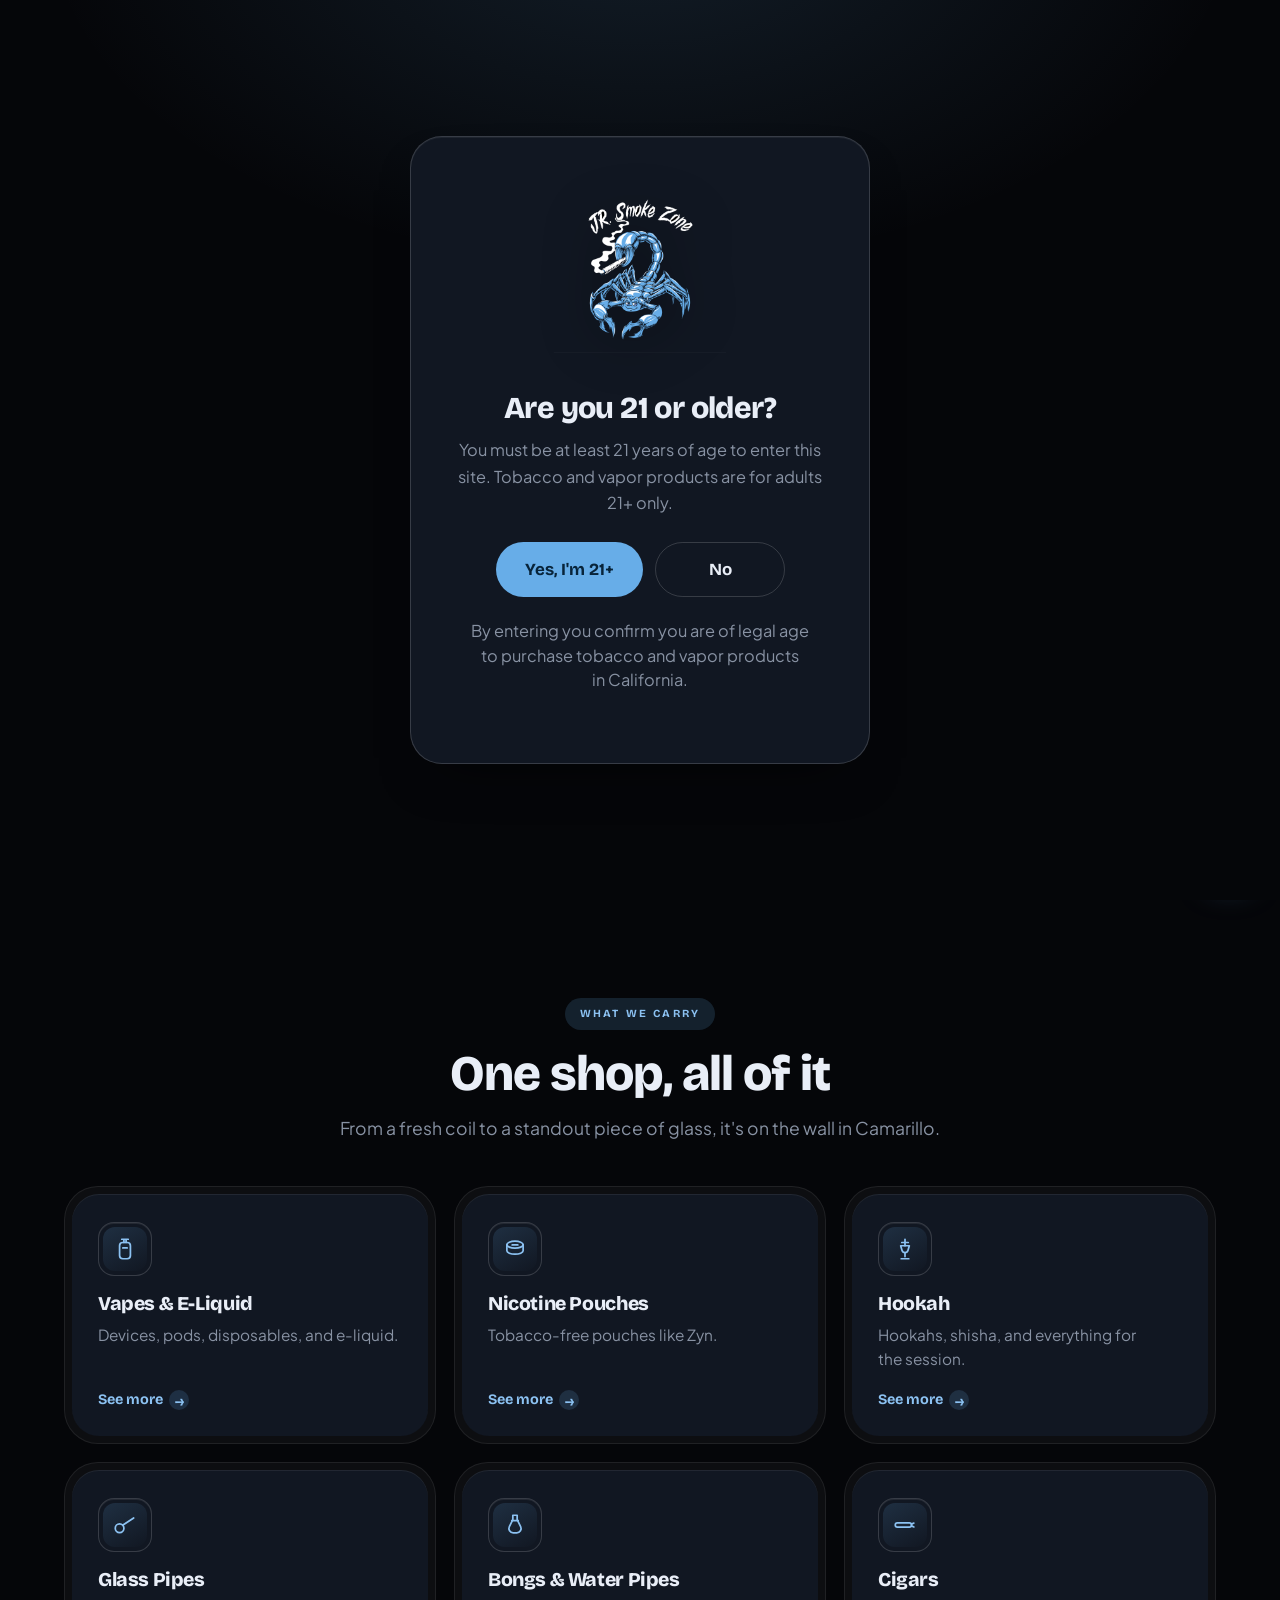
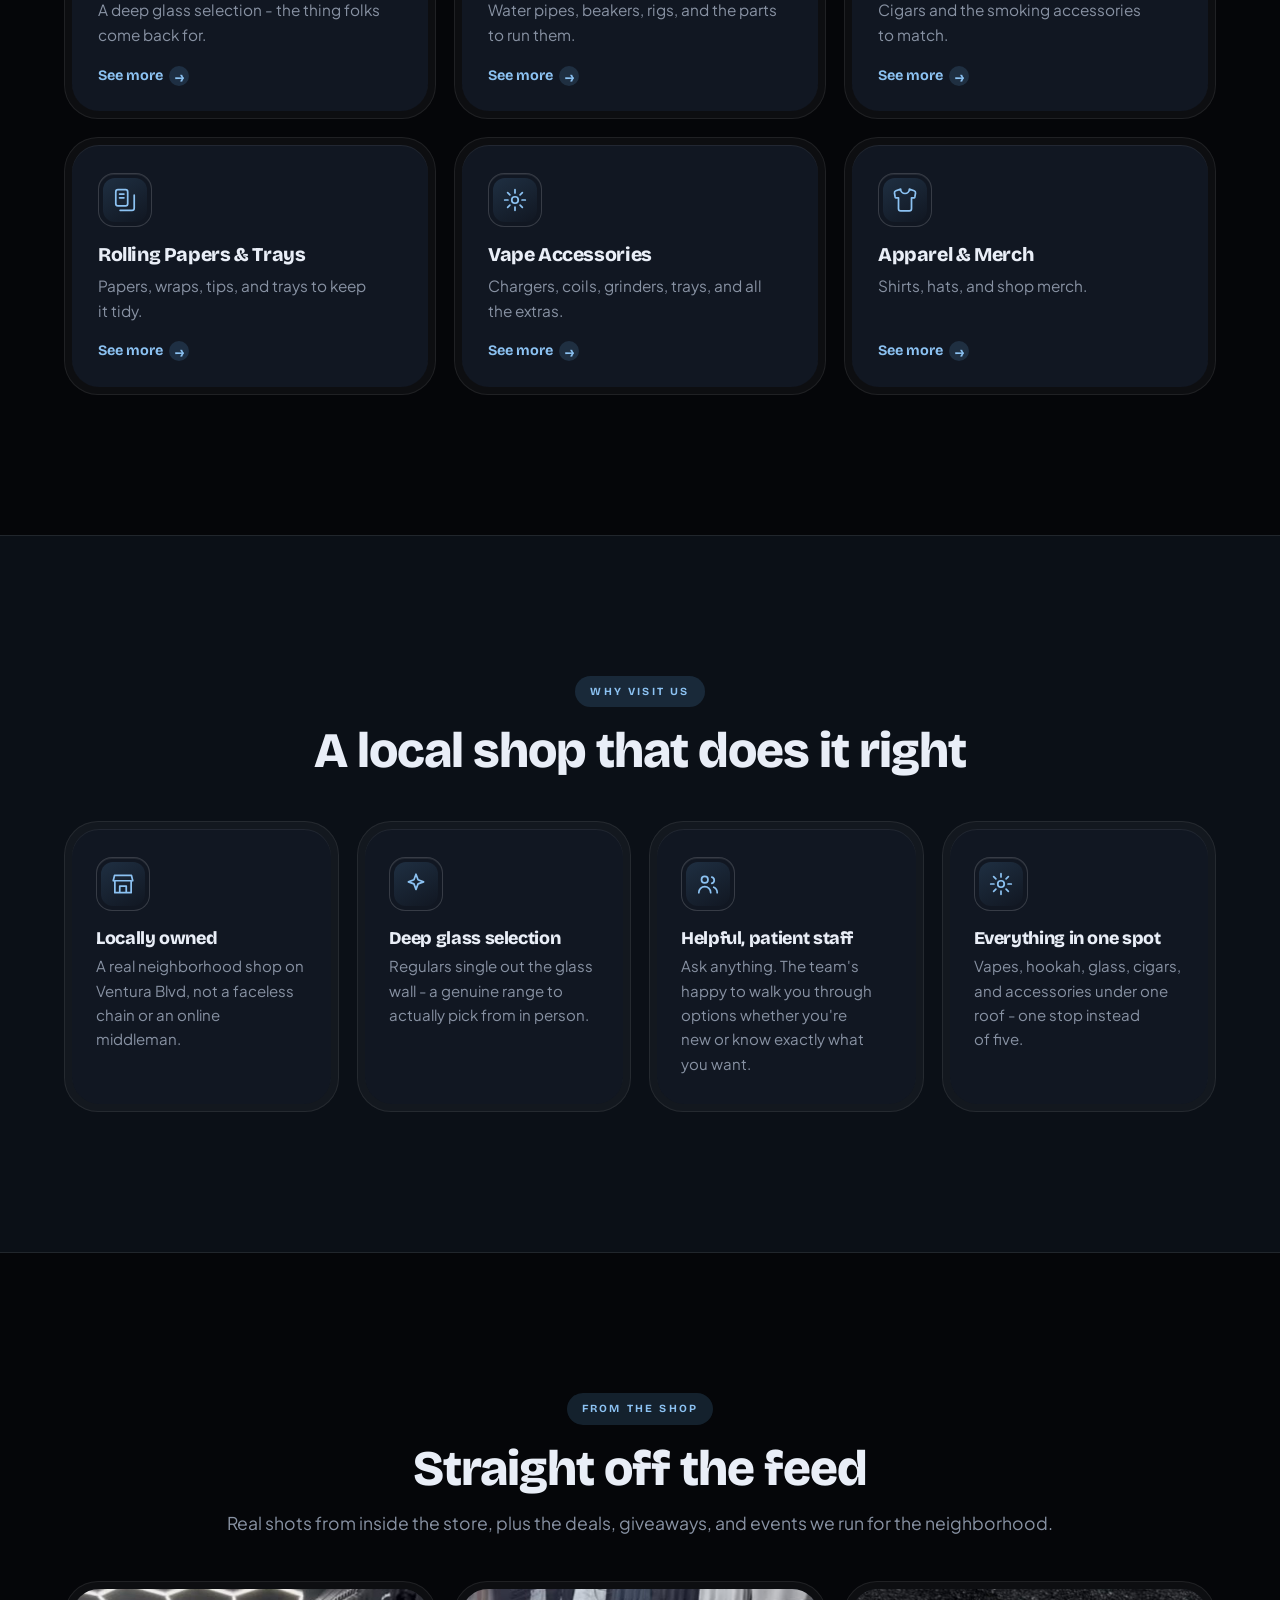
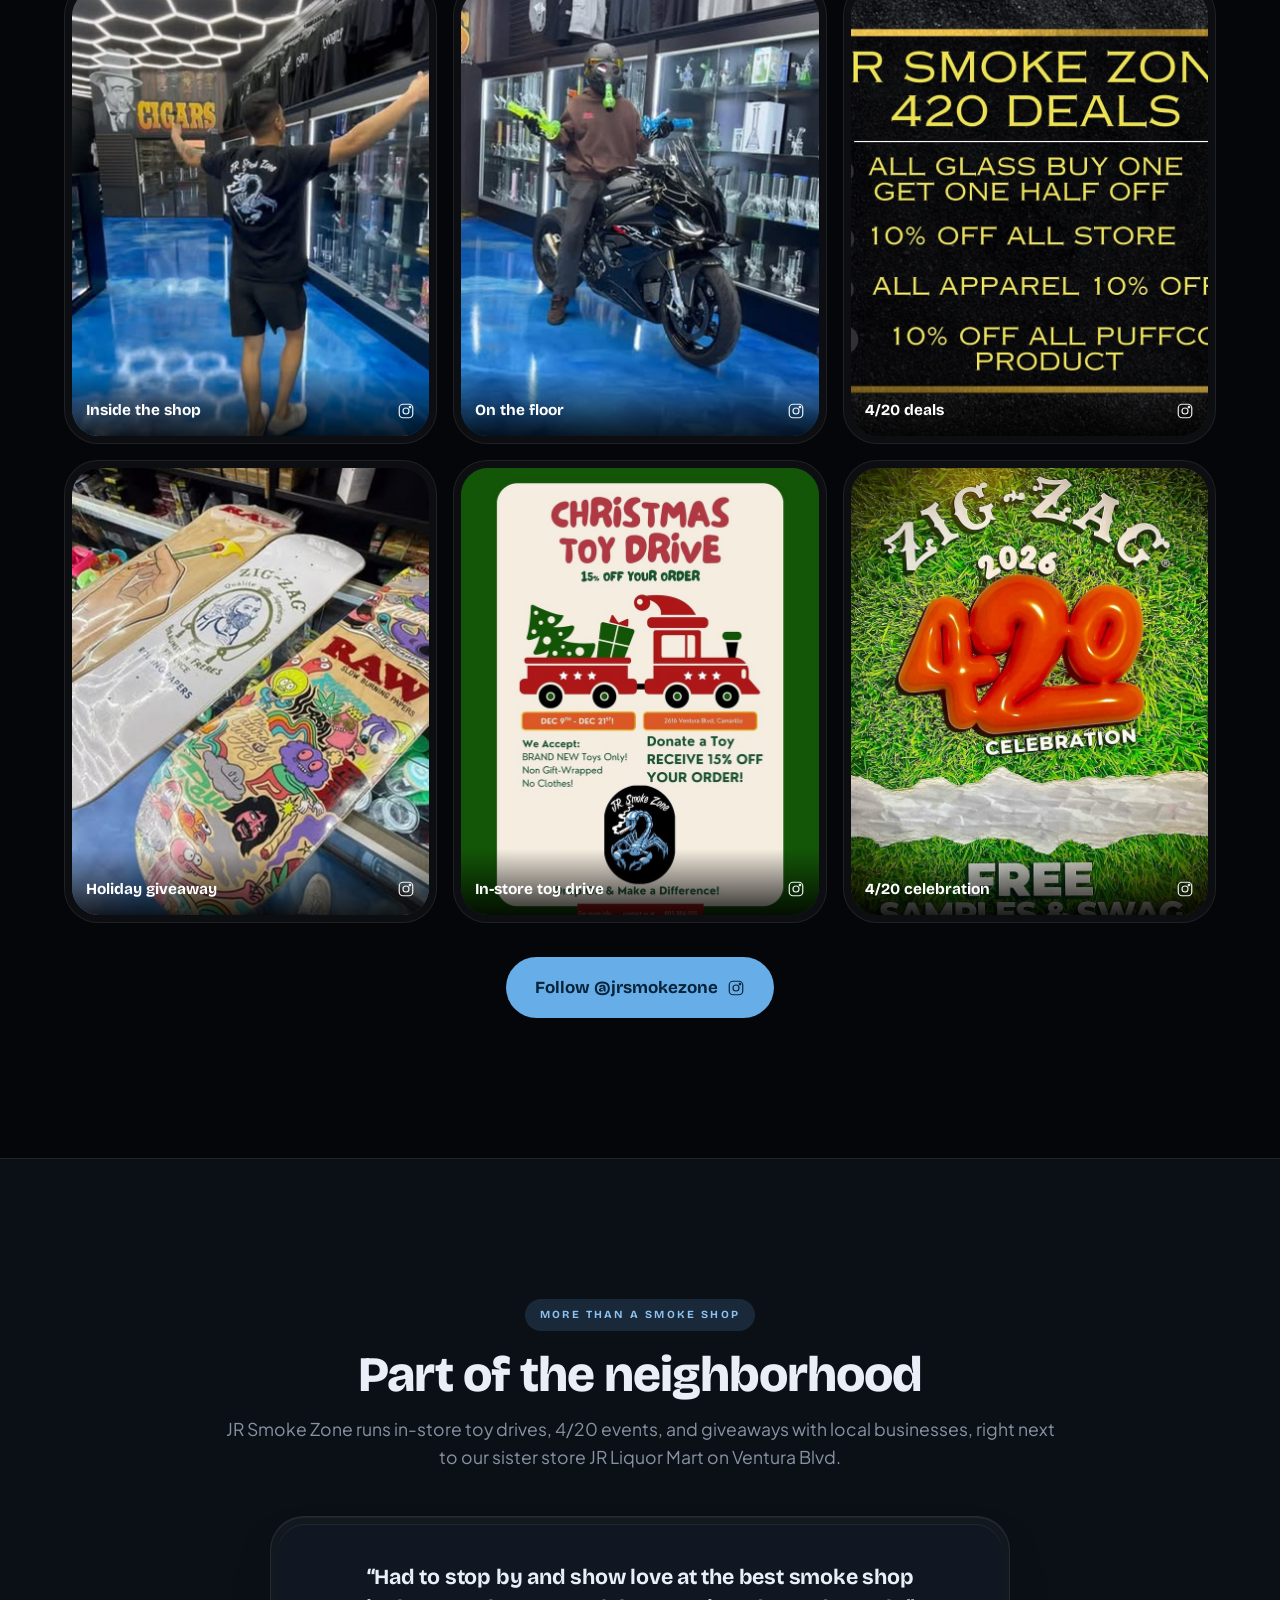
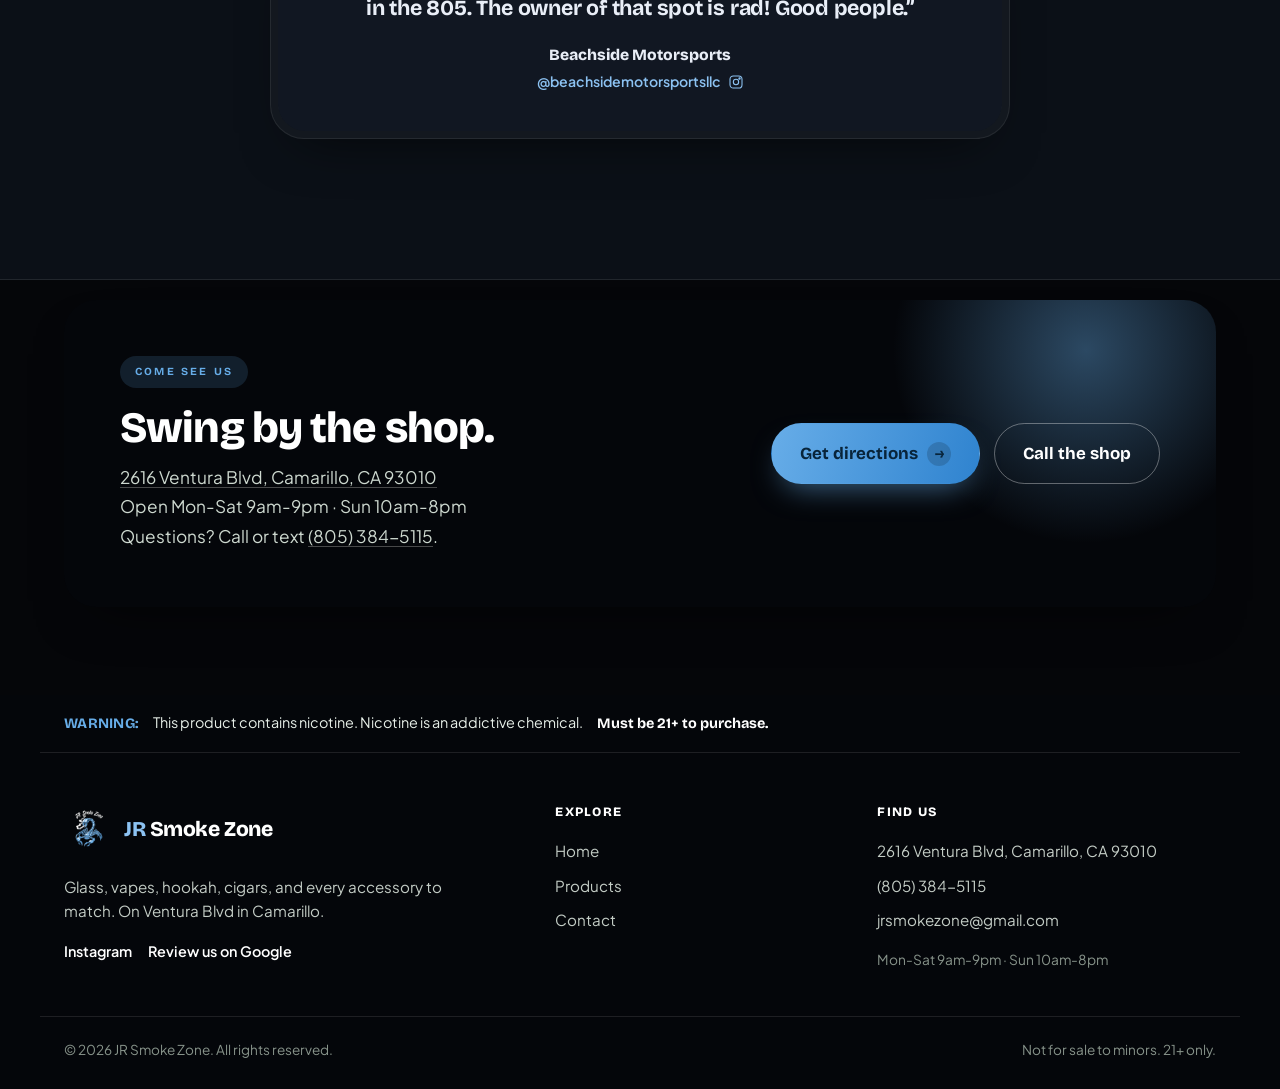
==== index.html @ f85b09d1 "Rename visit->contact URL + light-theme logo fixes - Full rename: visit.html page is now contact.htm" ====
<!doctype html><html lang="en"><head>
<meta charset="utf-8"><meta name="viewport" content="width=device-width,initial-scale=1">
<title>JR Smoke Zone | Camarillo's neighborhood smoke shop</title><meta name="description" content="Locally owned smoke & vape shop in Camarillo, CA. Vapes, e-liquid, hookah, glass pipes, bongs, cigars, and accessories. Come visit us on Ventura Blvd.">
<link rel="canonical" href="https://jrsmokezone.com/">
<meta property="og:title" content="JR Smoke Zone | Camarillo's neighborhood smoke shop"><meta property="og:description" content="Locally owned smoke & vape shop in Camarillo, CA. Vapes, e-liquid, hookah, glass pipes, bongs, cigars, and accessories. Come visit us on Ventura Blvd.">
<meta property="og:type" content="website"><meta property="og:url" content="https://jrsmokezone.com/">
<meta property="og:site_name" content="JR Smoke Zone"><meta property="og:image" content="https://jrsmokezone.com/assets/og.png">
<meta property="og:image:width" content="1200"><meta property="og:image:height" content="630">
<meta name="twitter:card" content="summary_large_image">
<meta name="twitter:title" content="JR Smoke Zone | Camarillo's neighborhood smoke shop"><meta name="twitter:description" content="Locally owned smoke & vape shop in Camarillo, CA. Vapes, e-liquid, hookah, glass pipes, bongs, cigars, and accessories. Come visit us on Ventura Blvd.">
<meta name="twitter:image" content="https://jrsmokezone.com/assets/og.png">
<script type="application/ld+json">{"@context":"https://schema.org","@type":"Store","@id":"https://jrsmokezone.com/#store","name":"JR Smoke Zone","description":"Locally owned smoke and vape shop in Camarillo, CA - vapes, e-liquid, hookah, glass pipes, bongs, cigars, and accessories.","url":"https://jrsmokezone.com/","telephone":"+18053845115","image":"https://jrsmokezone.com/assets/og.png","logo":"https://jrsmokezone.com/assets/logo.png","priceRange":"$","address":{"@type":"PostalAddress","streetAddress":"2616 Ventura Blvd","addressLocality":"Camarillo","addressRegion":"CA","postalCode":"93010","addressCountry":"US"},"geo":{"@type":"GeoCoordinates","latitude":34.2160488,"longitude":-119.0352246},"hasMap":"https://www.google.com/maps/search/?api=1&query=2616+Ventura+Blvd%2C+Camarillo%2C+CA+93010","openingHoursSpecification":[{"@type":"OpeningHoursSpecification","dayOfWeek":["Monday","Tuesday","Wednesday","Thursday","Friday","Saturday"],"opens":"09:00","closes":"21:00"},{"@type":"OpeningHoursSpecification","dayOfWeek":"Sunday","opens":"10:00","closes":"20:00"}],"sameAs":["https://www.instagram.com/jrsmokezone/"]}</script>
<meta name="theme-color" content="#0a0d13">
<link rel="icon" href="assets/favicon.ico?v=2" sizes="any">
<link rel="icon" type="image/png" href="assets/favicon.png?v=2">
<link rel="apple-touch-icon" href="assets/apple-touch-icon.png?v=2">
<link rel="preconnect" href="https://fonts.googleapis.com">
<link rel="preconnect" href="https://fonts.gstatic.com" crossorigin>
<link href="https://fonts.googleapis.com/css2?family=Bricolage+Grotesque:opsz,wght@12..96,600;12..96,700;12..96,800&family=Plus+Jakarta+Sans:wght@400;500;600;700&display=swap" rel="stylesheet">
<link rel="stylesheet" href="styles.css?v=32">
<script>(function(){try{var t=localStorage.getItem("theme")||"dark";document.documentElement.setAttribute("data-theme",t);if(localStorage.getItem("age21")==="1")document.documentElement.setAttribute("data-age","ok");}catch(e){}})();</script>
</head><body class="home">
<div class="agegate" id="agegate" role="dialog" aria-modal="true" aria-labelledby="ag-title">
  <div class="ag-card">
    <img class="ag-logo" src="assets/logo.png" alt="JR Smoke Zone" width="190" height="190">
    <h2 id="ag-title">Are you 21 or older?</h2>
    <p>You must be at least 21 years of age to enter this site. Tobacco and vapor products are for adults 21+ only.</p>
    <div class="ag-btns">
      <button class="btn btn-primary btn-lg" id="ag-yes" type="button">Yes, I'm 21+</button>
      <button class="btn btn-ghost btn-lg" id="ag-no" type="button">No</button>
    </div>
    <p class="ag-fine">By entering you confirm you are of legal age to purchase tobacco and vapor products in California.</p>
  </div>
</div>
<a class="skip" href="#main">Skip to content</a><div class="nav-shell"><header class="nav"><div class="nav-in">
  <a class="brand " href="index.html" aria-label="JR Smoke Zone home"><span class="brand-badge"><img class="brand-ic" src="assets/logo.png" alt="" width="46" height="46"></span><span class="wordmark"><span class="wm-jr">JR</span> Smoke Zone</span></a>
  <nav class="nav-links"><a href="index.html" class="active">Home</a><a href="products.html">Products</a></nav>
  <button class="theme-toggle" type="button" aria-label="Toggle dark mode" title="Toggle theme"><svg class="sun" viewBox="0 0 24 24" aria-hidden="true"><circle cx="12" cy="12" r="4.2"/><path d="M12 2v2.4M12 19.6V22M4.2 4.2l1.7 1.7M18.1 18.1l1.7 1.7M2 12h2.4M19.6 12H22M4.2 19.8l1.7-1.7M18.1 5.9l1.7-1.7"/></svg><svg class="moon" viewBox="0 0 24 24" aria-hidden="true"><path d="M20 14.5A8 8 0 1 1 9.5 4a6.5 6.5 0 0 0 10.5 10.5Z"/></svg></button>
  <a class="btn btn-primary btn-sm nav-cta cta-anim" href="contact.html">Contact Us<span class="btn-ic">&rarr;</span></a>
  <button class="burger" aria-label="Menu" aria-expanded="false"><span></span><span></span><span></span></button>
</div></header></div>
<div class="mobile-menu" id="mobile-menu"><a href="index.html">Home</a><a href="products.html">Products</a><a class="btn btn-primary cta-anim" href="contact.html">Contact Us<span class="btn-ic">&rarr;</span></a><button class="theme-toggle" type="button" aria-label="Toggle dark mode" title="Toggle theme"><svg class="sun" viewBox="0 0 24 24" aria-hidden="true"><circle cx="12" cy="12" r="4.2"/><path d="M12 2v2.4M12 19.6V22M4.2 4.2l1.7 1.7M18.1 18.1l1.7 1.7M2 12h2.4M19.6 12H22M4.2 19.8l1.7-1.7M18.1 5.9l1.7-1.7"/></svg><svg class="moon" viewBox="0 0 24 24" aria-hidden="true"><path d="M20 14.5A8 8 0 1 1 9.5 4a6.5 6.5 0 0 0 10.5 10.5Z"/></svg></button></div>
<main id="main">
<section class="hero"><div class="wrap hero-in">
  <div class="hero-copy reveal">
    <span class="eyebrow"><span class="dot"></span>Locally owned · Camarillo, CA</span>
    <h1>Your neighborhood <span class="hl">smoke shop</span></h1>
    <div class="hero-visit">
      <p class="hv-lead">Swing by the shop.</p>
      <address class="hv-addr"><a href="https://www.google.com/maps/search/?api=1&query=2616+Ventura+Blvd%2C+Camarillo%2C+CA+93010" target="_blank" rel="noopener">2616 Ventura Blvd, Camarillo, CA 93010</a></address>
      <p class="hv-hours"><span class="hc-dot"></span>Open Mon-Sat 9am-9pm · Sun 10am-8pm</p>
      <p class="hv-ask">Questions? <a href="#" data-open-chat>Ask our assistant</a> or call <a href="tel:+18053845115">(805) 384-5115</a></p>
    </div>
    <div class="hero-btns">
      <a class="btn btn-primary btn-lg cta-anim" href="https://www.google.com/maps/search/?api=1&query=2616+Ventura+Blvd%2C+Camarillo%2C+CA+93010" target="_blank" rel="noopener">Get directions<span class="btn-ic">&rarr;</span></a>
      <a class="btn btn-ghost btn-lg" href="products.html">Browse products</a>
    </div>
  </div>
  <aside class="hero-logo reveal d1">
    <img class="hero-mark" src="assets/logo.png" alt="JR Smoke Zone" width="480" height="480">
  </aside>
</div></section>

<section class="marquee-sec"><div class="wrap marquee-in">
  <span class="marquee-label">In store</span>
  <div class="marquee"><div class="marquee-track"><span class="mq-chip">Vapes</span><span class="mq-chip">E-Liquid</span><span class="mq-chip">Disposables</span><span class="mq-chip">Hookah</span><span class="mq-chip">Shisha</span><span class="mq-chip">Glass Pipes</span><span class="mq-chip">Bongs</span><span class="mq-chip">Puffco</span><span class="mq-chip">Zig-Zag</span><span class="mq-chip">RAW</span><span class="mq-chip">Cigars</span><span class="mq-chip">Grinders</span><span class="mq-chip">Accessories</span><span class="mq-chip">Vapes</span><span class="mq-chip">E-Liquid</span><span class="mq-chip">Disposables</span><span class="mq-chip">Hookah</span><span class="mq-chip">Shisha</span><span class="mq-chip">Glass Pipes</span><span class="mq-chip">Bongs</span><span class="mq-chip">Puffco</span><span class="mq-chip">Zig-Zag</span><span class="mq-chip">RAW</span><span class="mq-chip">Cigars</span><span class="mq-chip">Grinders</span><span class="mq-chip">Accessories</span></div></div>
</div></section>

<section class="section"><div class="wrap">
  <div class="sec-head center reveal"><span class="eyebrow">What we carry</span>
    <h2>One shop, all of it</h2>
    <p>From a fresh coil to a standout piece of glass, it's on the wall in Camarillo.</p></div>
  <div class="bento stagger reveal"><a class="svc bezel" href="products.html#vape"><span class="bezel-in svc-in">
        <span class="ic-badge"><svg class="ic-svg" viewBox="0 0 24 24" fill="none" stroke="currentColor" stroke-width="1.6" stroke-linecap="round" stroke-linejoin="round" aria-hidden="true"><path d="M9 3h6M11 3v3M13 3v3"/><rect x="7" y="6" width="10" height="15" rx="3"/><path d="M10 11h4"/></svg></span>
        <span class="svc-copy"><h3>Vapes & E-Liquid</h3><p>Devices, pods, disposables, and e-liquid.</p>
        <span class="svc-more">See more<span class="btn-ic">&rarr;</span></span></span></span></a><a class="svc bezel" href="products.html#pouch"><span class="bezel-in svc-in">
        <span class="ic-badge"><svg class="ic-svg" viewBox="0 0 24 24" fill="none" stroke="currentColor" stroke-width="1.6" stroke-linecap="round" stroke-linejoin="round" aria-hidden="true"><ellipse cx="12" cy="8" rx="7.5" ry="3.2"/><path d="M4.5 8v5.6c0 1.77 3.36 3.2 7.5 3.2s7.5-1.43 7.5-3.2V8"/><path d="M9.4 8.2h5.2"/></svg></span>
        <span class="svc-copy"><h3>Nicotine Pouches</h3><p>Tobacco-free pouches like Zyn.</p>
        <span class="svc-more">See more<span class="btn-ic">&rarr;</span></span></span></span></a><a class="svc bezel" href="products.html#hookah"><span class="bezel-in svc-in">
        <span class="ic-badge"><svg class="ic-svg" viewBox="0 0 24 24" fill="none" stroke="currentColor" stroke-width="1.6" stroke-linecap="round" stroke-linejoin="round" aria-hidden="true"><path d="M12 3v6M9 6h6"/><path d="M8 9h8l-1.2 4.2a2.9 2.9 0 0 1-5.6 0z"/><path d="M12 16v3M8.5 21h7"/></svg></span>
        <span class="svc-copy"><h3>Hookah</h3><p>Hookahs, shisha, and everything for the session.</p>
        <span class="svc-more">See more<span class="btn-ic">&rarr;</span></span></span></span></a><a class="svc bezel" href="products.html#pipe"><span class="bezel-in svc-in">
        <span class="ic-badge"><svg class="ic-svg" viewBox="0 0 24 24" fill="none" stroke="currentColor" stroke-width="1.6" stroke-linecap="round" stroke-linejoin="round" aria-hidden="true"><circle cx="7" cy="15" r="4"/><path d="M9.8 12.3 20 5.5"/></svg></span>
        <span class="svc-copy"><h3>Glass Pipes</h3><p>A deep glass selection - the thing folks come back for.</p>
        <span class="svc-more">See more<span class="btn-ic">&rarr;</span></span></span></span></a><a class="svc bezel" href="products.html#bong"><span class="bezel-in svc-in">
        <span class="ic-badge"><svg class="ic-svg" viewBox="0 0 24 24" fill="none" stroke="currentColor" stroke-width="1.6" stroke-linecap="round" stroke-linejoin="round" aria-hidden="true"><path d="M10 3h4v4l3.2 6.4a4 4 0 0 1-3.6 5.8H10.4a4 4 0 0 1-3.6-5.8L10 7z"/><path d="M9 8h6"/></svg></span>
        <span class="svc-copy"><h3>Bongs & Water Pipes</h3><p>Water pipes, beakers, rigs, and the parts to run them.</p>
        <span class="svc-more">See more<span class="btn-ic">&rarr;</span></span></span></span></a><a class="svc bezel" href="products.html#cigar"><span class="bezel-in svc-in">
        <span class="ic-badge"><svg class="ic-svg" viewBox="0 0 24 24" fill="none" stroke="currentColor" stroke-width="1.6" stroke-linecap="round" stroke-linejoin="round" aria-hidden="true"><rect x="3" y="10" width="15" height="4" rx="2"/><path d="M18 11.2l2.2-1M18 12.8l2.2 1"/></svg></span>
        <span class="svc-copy"><h3>Cigars</h3><p>Cigars and the smoking accessories to match.</p>
        <span class="svc-more">See more<span class="btn-ic">&rarr;</span></span></span></span></a><a class="svc bezel" href="products.html#papers"><span class="bezel-in svc-in">
        <span class="ic-badge"><svg class="ic-svg" viewBox="0 0 24 24" fill="none" stroke="currentColor" stroke-width="1.6" stroke-linecap="round" stroke-linejoin="round" aria-hidden="true"><rect x="3.5" y="2.5" width="11" height="15" rx="2"/><path d="M7 6.5h4M7 10h4"/><path d="M7.5 21.5h11a2 2 0 0 0 2-2V7.5"/></svg></span>
        <span class="svc-copy"><h3>Rolling Papers & Trays</h3><p>Papers, wraps, tips, and trays to keep it tidy.</p>
        <span class="svc-more">See more<span class="btn-ic">&rarr;</span></span></span></span></a><a class="svc bezel" href="products.html#gear"><span class="bezel-in svc-in">
        <span class="ic-badge"><svg class="ic-svg" viewBox="0 0 24 24" fill="none" stroke="currentColor" stroke-width="1.6" stroke-linecap="round" stroke-linejoin="round" aria-hidden="true"><circle cx="12" cy="12" r="3"/><path d="M12 2.5v3M12 18.5v3M2.5 12h3M18.5 12h3M5.2 5.2l2.1 2.1M16.7 16.7l2.1 2.1M18.8 5.2l-2.1 2.1M7.3 16.7l-2.1 2.1"/></svg></span>
        <span class="svc-copy"><h3>Vape Accessories</h3><p>Chargers, coils, grinders, trays, and all the extras.</p>
        <span class="svc-more">See more<span class="btn-ic">&rarr;</span></span></span></span></a><a class="svc bezel" href="products.html#shirt"><span class="bezel-in svc-in">
        <span class="ic-badge"><svg class="ic-svg" viewBox="0 0 24 24" fill="none" stroke="currentColor" stroke-width="1.6" stroke-linecap="round" stroke-linejoin="round" aria-hidden="true"><path d="M20.4 3.5 16 2a4 4 0 0 1-8 0L3.6 3.5a2 2 0 0 0-1.3 2.2l.6 3.5a1 1 0 0 0 1 .8H6v10a2 2 0 0 0 2 2h8a2 2 0 0 0 2-2V10h2.1a1 1 0 0 0 1-.8l.6-3.5a2 2 0 0 0-1.3-2.2z"/></svg></span>
        <span class="svc-copy"><h3>Apparel & Merch</h3><p>Shirts, hats, and shop merch.</p>
        <span class="svc-more">See more<span class="btn-ic">&rarr;</span></span></span></span></a></div>
</div></section>

<section class="section band"><div class="wrap">
  <div class="sec-head center reveal"><span class="eyebrow">Why visit us</span><h2>A local shop that does it right</h2></div>
  <div class="feat-grid stagger reveal"><div class="feat bezel"><div class="bezel-in feat-in"><span class="ic-badge"><svg class="ic-svg" viewBox="0 0 24 24" fill="none" stroke="currentColor" stroke-width="1.6" stroke-linecap="round" stroke-linejoin="round" aria-hidden="true"><path d="M3 9l1.2-5h15.6L21 9M4.5 9v11h15V9M4.5 9h15M9 20v-6h6v6"/></svg></span><h3>Locally owned</h3><p>A real neighborhood shop on Ventura Blvd, not a faceless chain or an online middleman.</p></div></div><div class="feat bezel"><div class="bezel-in feat-in"><span class="ic-badge"><svg class="ic-svg" viewBox="0 0 24 24" fill="none" stroke="currentColor" stroke-width="1.6" stroke-linecap="round" stroke-linejoin="round" aria-hidden="true"><path d="M12 3l1.9 5.1L19 10l-5.1 1.9L12 17l-1.9-5.1L5 10l5.1-1.9z"/></svg></span><h3>Deep glass selection</h3><p>Regulars single out the glass wall - a genuine range to actually pick from in person.</p></div></div><div class="feat bezel"><div class="bezel-in feat-in"><span class="ic-badge"><svg class="ic-svg" viewBox="0 0 24 24" fill="none" stroke="currentColor" stroke-width="1.6" stroke-linecap="round" stroke-linejoin="round" aria-hidden="true"><circle cx="9" cy="8" r="3"/><path d="M3.5 20a5.5 5.5 0 0 1 11 0M15.5 5.6a3 3 0 0 1 0 5.8M20.5 20a5.5 5.5 0 0 0-3.2-5"/></svg></span><h3>Helpful, patient staff</h3><p>Ask anything. The team's happy to walk you through options whether you're new or know exactly what you want.</p></div></div><div class="feat bezel"><div class="bezel-in feat-in"><span class="ic-badge"><svg class="ic-svg" viewBox="0 0 24 24" fill="none" stroke="currentColor" stroke-width="1.6" stroke-linecap="round" stroke-linejoin="round" aria-hidden="true"><circle cx="12" cy="12" r="3"/><path d="M12 2.5v3M12 18.5v3M2.5 12h3M18.5 12h3M5.2 5.2l2.1 2.1M16.7 16.7l2.1 2.1M18.8 5.2l-2.1 2.1M7.3 16.7l-2.1 2.1"/></svg></span><h3>Everything in one spot</h3><p>Vapes, hookah, glass, cigars, and accessories under one roof - one stop instead of five.</p></div></div></div>
</div></section>

<section class="section"><div class="wrap">
  <div class="sec-head center reveal"><span class="eyebrow">From the shop</span><h2>Straight off the feed</h2>
    <p>Real shots from inside the store, plus the deals, giveaways, and events we run for the neighborhood.</p></div>
  <div class="ig-grid stagger reveal"><a class="ig-tile bezel" href="https://www.instagram.com/p/Cj6NQc6goUQ/" target="_blank" rel="noopener">
        <span class="bezel-in ig-in">
        <img src="assets/ig/Cj6NQc6goUQ.jpg" alt="Inside the shop at JR Smoke Zone" loading="lazy">
        <span class="ig-cap">Inside the shop<svg class="ic-svg" viewBox="0 0 24 24" fill="none" stroke="currentColor" stroke-width="1.6" stroke-linecap="round" stroke-linejoin="round" aria-hidden="true"><rect x="3" y="3" width="18" height="18" rx="5"/><circle cx="12" cy="12" r="4"/><circle cx="17.3" cy="6.7" r="1"/></svg></span></span></a><a class="ig-tile bezel" href="https://www.instagram.com/p/DQXqPwjEghY/" target="_blank" rel="noopener">
        <span class="bezel-in ig-in">
        <img src="assets/ig/DQXqPwjEghY.jpg" alt="On the floor at JR Smoke Zone" loading="lazy">
        <span class="ig-cap">On the floor<svg class="ic-svg" viewBox="0 0 24 24" fill="none" stroke="currentColor" stroke-width="1.6" stroke-linecap="round" stroke-linejoin="round" aria-hidden="true"><rect x="3" y="3" width="18" height="18" rx="5"/><circle cx="12" cy="12" r="4"/><circle cx="17.3" cy="6.7" r="1"/></svg></span></span></a><a class="ig-tile bezel" href="https://www.instagram.com/p/DIfCAIIztcr/" target="_blank" rel="noopener">
        <span class="bezel-in ig-in">
        <img src="assets/ig/DIfCAIIztcr.jpg" alt="4/20 deals at JR Smoke Zone" loading="lazy">
        <span class="ig-cap">4/20 deals<svg class="ic-svg" viewBox="0 0 24 24" fill="none" stroke="currentColor" stroke-width="1.6" stroke-linecap="round" stroke-linejoin="round" aria-hidden="true"><rect x="3" y="3" width="18" height="18" rx="5"/><circle cx="12" cy="12" r="4"/><circle cx="17.3" cy="6.7" r="1"/></svg></span></span></a><a class="ig-tile bezel" href="https://www.instagram.com/p/DR0OKh2Eupc/" target="_blank" rel="noopener">
        <span class="bezel-in ig-in">
        <img src="assets/ig/DR0OKh2Eupc.jpg" alt="Holiday giveaway at JR Smoke Zone" loading="lazy">
        <span class="ig-cap">Holiday giveaway<svg class="ic-svg" viewBox="0 0 24 24" fill="none" stroke="currentColor" stroke-width="1.6" stroke-linecap="round" stroke-linejoin="round" aria-hidden="true"><rect x="3" y="3" width="18" height="18" rx="5"/><circle cx="12" cy="12" r="4"/><circle cx="17.3" cy="6.7" r="1"/></svg></span></span></a><a class="ig-tile bezel" href="https://www.instagram.com/p/DSG21OwES8q/" target="_blank" rel="noopener">
        <span class="bezel-in ig-in">
        <img src="assets/ig/DSG21OwES8q.jpg" alt="In-store toy drive at JR Smoke Zone" loading="lazy">
        <span class="ig-cap">In-store toy drive<svg class="ic-svg" viewBox="0 0 24 24" fill="none" stroke="currentColor" stroke-width="1.6" stroke-linecap="round" stroke-linejoin="round" aria-hidden="true"><rect x="3" y="3" width="18" height="18" rx="5"/><circle cx="12" cy="12" r="4"/><circle cx="17.3" cy="6.7" r="1"/></svg></span></span></a><a class="ig-tile bezel" href="https://www.instagram.com/p/DXQFTVrj8Bo/" target="_blank" rel="noopener">
        <span class="bezel-in ig-in">
        <img src="assets/ig/DXQFTVrj8Bo.jpg" alt="4/20 celebration at JR Smoke Zone" loading="lazy">
        <span class="ig-cap">4/20 celebration<svg class="ic-svg" viewBox="0 0 24 24" fill="none" stroke="currentColor" stroke-width="1.6" stroke-linecap="round" stroke-linejoin="round" aria-hidden="true"><rect x="3" y="3" width="18" height="18" rx="5"/><circle cx="12" cy="12" r="4"/><circle cx="17.3" cy="6.7" r="1"/></svg></span></span></a></div>
  <div class="center" style="margin-top:34px"><a class="btn btn-primary btn-lg cta-anim" href="https://www.instagram.com/jrsmokezone/" target="_blank" rel="noopener">Follow &#64;jrsmokezone<svg class="ic-svg" viewBox="0 0 24 24" fill="none" stroke="currentColor" stroke-width="1.6" stroke-linecap="round" stroke-linejoin="round" aria-hidden="true"><rect x="3" y="3" width="18" height="18" rx="5"/><circle cx="12" cy="12" r="4"/><circle cx="17.3" cy="6.7" r="1"/></svg></a></div>
</div></section>

<section class="section band"><div class="wrap">
  <div class="sec-head center reveal"><span class="eyebrow">More than a smoke shop</span><h2>Part of the neighborhood</h2>
    <p>JR Smoke Zone runs in-store toy drives, 4/20 events, and giveaways with local businesses, right next to our sister store JR Liquor Mart on Ventura Blvd.</p></div>
  <figure class="shout bezel reveal"><div class="bezel-in shout-in">
    <blockquote>&ldquo;Had to stop by and show love at the best smoke shop in the 805. The owner of that spot is rad! Good people.&rdquo;</blockquote>
    <figcaption>
      <span class="shout-who">Beachside Motorsports</span>
      <a href="https://www.instagram.com/p/DYpgJ-AFIMM/" target="_blank" rel="noopener">@beachsidemotorsportsllc<svg class="ic-svg" viewBox="0 0 24 24" fill="none" stroke="currentColor" stroke-width="1.6" stroke-linecap="round" stroke-linejoin="round" aria-hidden="true"><rect x="3" y="3" width="18" height="18" rx="5"/><circle cx="12" cy="12" r="4"/><circle cx="17.3" cy="6.7" r="1"/></svg></a>
    </figcaption>
  </div></figure>
</div></section>
</main>
<section class="cta-band"><div class="wrap"><div class="cta-card reveal">
  <div class="cta-copy">
    <span class="eyebrow eyebrow-light">Come see us</span>
    <h2>Swing by the shop.</h2>
    <p><a href="https://www.google.com/maps/search/?api=1&query=2616+Ventura+Blvd%2C+Camarillo%2C+CA+93010" target="_blank" rel="noopener">2616 Ventura Blvd, Camarillo, CA 93010</a><br>Open Mon-Sat 9am-9pm · Sun 10am-8pm<br>Questions? Call or text <a href="tel:+18053845115">(805) 384-5115</a>.</p>
  </div>
  <div class="cta-btns">
    <a class="btn btn-glow btn-lg cta-anim" href="https://www.google.com/maps/search/?api=1&query=2616+Ventura+Blvd%2C+Camarillo%2C+CA+93010" target="_blank" rel="noopener">Get directions<span class="btn-ic">&rarr;</span></a>
    <a class="btn btn-ghost-light btn-lg" href="tel:+18053845115">Call the shop</a>
  </div>
</div></div></section><footer>
<div class="wrap warn-bar">
  <strong>WARNING:</strong> This product contains nicotine. Nicotine is an addictive chemical.
  <span class="warn-age">Must be 21+ to purchase.</span>
</div>
<div class="wrap foot-grid">
  <div class="foot-brand">
    <a class="brand brand-foot" href="index.html" aria-label="JR Smoke Zone home"><span class="brand-badge"><img class="brand-ic" src="assets/logo.png" alt="" width="46" height="46"></span><span class="wordmark"><span class="wm-jr">JR</span> Smoke Zone</span></a>
    <p>Glass, vapes, hookah, cigars, and every accessory to match. On Ventura Blvd in Camarillo.</p>
    <div class="foot-social">
      <a href="https://www.instagram.com/jrsmokezone/" target="_blank" rel="noopener" aria-label="Instagram">Instagram</a>
      <a href="https://search.google.com/local/writereview?placeid=ChIJ1zLRvUY36IARvegtzyQTNKQ" target="_blank" rel="noopener" aria-label="Review us on Google">Review us on Google</a>
    </div>
  </div>
  <div class="foot-col"><h5>Explore</h5><a href="index.html">Home</a><a href="products.html">Products</a><a href="contact.html">Contact</a></div>
  <div class="foot-col"><h5>Find us</h5>
    <a href="https://www.google.com/maps/search/?api=1&query=2616+Ventura+Blvd%2C+Camarillo%2C+CA+93010" target="_blank" rel="noopener">2616 Ventura Blvd, Camarillo, CA 93010</a>
    <a href="tel:+18053845115">(805) 384-5115</a>
    <a href="mailto:jrsmokezone@gmail.com">jrsmokezone@gmail.com</a>
    <span class="foot-note">Mon-Sat 9am-9pm · Sun 10am-8pm</span>
  </div>
</div>
<div class="legal wrap">
  <span>&copy; 2026 JR Smoke Zone. All rights reserved.</span>
  <span>Not for sale to minors. 21+ only.</span>
</div>
</footer>
<div class="cw" id="cw">
  <button class="cw-bubble" id="cw-bubble" type="button" aria-label="Ask a question" aria-expanded="false" aria-controls="cw-panel">
    <svg class="cw-i cw-i-chat" viewBox="0 0 24 24" aria-hidden="true"><path d="M21 11.5a8.5 8.5 0 0 1-12.6 7.4L3 21l2.1-5.4A8.5 8.5 0 1 1 21 11.5Z"/></svg>
    <svg class="cw-i cw-i-x" viewBox="0 0 24 24" aria-hidden="true"><path d="M6 6l12 12M18 6L6 18"/></svg>
  </button>
  <div class="cw-nudge" id="cw-nudge" hidden>
    <button class="cw-nudge-open" type="button" data-open-chat>Questions? I can help.</button>
    <button class="cw-nudge-x" id="cw-nudge-x" type="button" aria-label="Dismiss">
      <svg viewBox="0 0 24 24" aria-hidden="true"><path d="M6 6l12 12M18 6L6 18"/></svg></button>
  </div>
  <div class="cw-panel" id="cw-panel" role="dialog" aria-labelledby="cw-title" hidden>
    <div class="cw-head">
      <img class="cw-avatar" src="assets/mark.png" alt="" width="34" height="34">
      <div class="cw-head-t"><strong id="cw-title">JR Smoke Zone</strong>
        <span><span class="cw-dot"></span>Hours, directions, what we carry</span></div>
      <button class="cw-x" id="cw-close" type="button" aria-label="Close chat">
        <svg viewBox="0 0 24 24" aria-hidden="true"><path d="M6 6l12 12M18 6L6 18"/></svg></button>
    </div>
    <div class="cw-log" id="cw-log" role="log" aria-live="polite" aria-label="Chat messages"></div>
    <form class="cw-form" id="cw-form" autocomplete="off">
      <label class="sr-only" for="cw-input">Type your question</label>
      <input id="cw-input" class="cw-input" type="text" placeholder="Ask a question..." maxlength="300" autocomplete="off">
      <button class="cw-send" type="submit" aria-label="Send">
        <svg viewBox="0 0 24 24" aria-hidden="true"><path d="M5 12h14M13 6l6 6-6 6"/></svg></button>
    </form>
    <p class="cw-note">Automated assistant. For prices or stock, call the shop. 21+ only.</p>
  </div>
</div>
<script>window.JRZ={"biz": "JR Smoke Zone", "addr": "2616 Ventura Blvd, Camarillo, CA 93010", "phone": "(805) 384-5115", "tel": "+18053845115", "email": "jrsmokezone@gmail.com", "maps": "https://www.google.com/maps/search/?api=1&query=2616+Ventura+Blvd%2C+Camarillo%2C+CA+93010", "ig": "https://www.instagram.com/jrsmokezone/", "review": "https://search.google.com/local/writereview?placeid=ChIJ1zLRvUY36IARvegtzyQTNKQ", "worker": "https://chat.jrsmokezone.com", "hoursShort": "Mon-Sat 9am-9pm · Sun 10am-8pm", "days": [{"d": "Mon", "h": "9am - 9pm"}, {"d": "Tue", "h": "9am - 9pm"}, {"d": "Wed", "h": "9am - 9pm"}, {"d": "Thu", "h": "9am - 9pm"}, {"d": "Fri", "h": "9am - 9pm"}, {"d": "Sat", "h": "9am - 9pm"}, {"d": "Sun", "h": "10am - 8pm"}], "hours": [{"d": "Mon-Sat", "h": "9am - 9pm"}, {"d": "Sun", "h": "10am - 8pm"}], "products": [{"id": "vape", "title": "Vapes & E-Liquid", "short": "Devices, pods, disposables, and e-liquid."}, {"id": "pouch", "title": "Nicotine Pouches", "short": "Tobacco-free pouches like Zyn."}, {"id": "hookah", "title": "Hookah", "short": "Hookahs, shisha, and everything for the session."}, {"id": "pipe", "title": "Glass Pipes", "short": "A deep glass selection - the thing folks come back for."}, {"id": "bong", "title": "Bongs & Water Pipes", "short": "Water pipes, beakers, rigs, and the parts to run them."}, {"id": "cigar", "title": "Cigars", "short": "Cigars and the smoking accessories to match."}, {"id": "papers", "title": "Rolling Papers & Trays", "short": "Papers, wraps, tips, and trays to keep it tidy."}, {"id": "gear", "title": "Vape Accessories", "short": "Chargers, coils, grinders, trays, and all the extras."}, {"id": "shirt", "title": "Apparel & Merch", "short": "Shirts, hats, and shop merch."}], "brands": ["Puffco", "Zig-Zag", "RAW"], "amenities": ["Wheelchair accessible", "Accepts credit cards", "Bike parking"]};</script>
<script src="app.js?v=1"></script>
<script src="chat.js?v=15"></script></body></html>
---- styles.css ----
/* JR Smoke Zone - graphite + blue (from logo), dark default, image-free.
   Engine mechanics cloned from bwraps (glass nav, reveal motion, ic-badge,
   cta band, contact form); palette + hero + age gate are new. */
*{margin:0;padding:0;box-sizing:border-box}
:root{
  color-scheme:light;
  --ink:#0c1118; --ink-soft:#3a4353; --paper:#ffffff; --surface:#ffffff; --paper2:#f2f5fa;
  --band:#e8f0ff; --night:#0a0e15;
  --blue:#67ade8; --blue-deep:#2f83cf; --blue-soft:#a9d1f2;
  --accent-text:#1c73bd; --on-accent:#08243a; --btn-solid:var(--ink); --btn-fg:#fff;
  --muted:#5b6675; --line:#e6ebf2; --line-2:#d7deea;
  --nav-bg:rgba(255,255,255,.72); --nav-border:rgba(255,255,255,.7);
  /* double-bezel shell tokens (outer tray the inner core sits in) */
  --shell:rgba(12,17,24,.04); --shell-line:rgba(12,17,24,.07); --core-hi:rgba(255,255,255,.7);
  --menu-veil:rgba(255,255,255,.86);
  --logo-halo:rgba(30,41,59,.32);   /* light theme: soft dark vignette, just enough to seat the white lettering (not a black blob) */
  --disp:'Bricolage Grotesque',system-ui,sans-serif; --body:'Plus Jakarta Sans',system-ui,sans-serif;
  --wrap:1200px; --r:16px; --r-lg:24px; --r-xl:32px;
  --r-bez:34px; --r-core:calc(34px - 7px);   /* concentric: core radius = shell - padding */
  /* systemic z-layers only (no arbitrary values) */
  --z-grain:60; --z-nav:100; --z-menu:120; --z-gate:200;
  --ease:cubic-bezier(.22,.61,.36,1); --spring:cubic-bezier(.34,1.56,.64,1);
  --grad:linear-gradient(105deg,var(--blue),var(--blue-deep));
  --shadow:0 22px 50px -28px rgba(6,14,30,.42);
  --shadow-soft:0 14px 40px -24px rgba(6,14,30,.34);
}
html{scroll-behavior:smooth}
/* ambient radial mesh (fixed layer, never on a scrolling container) */
body::before{content:"";position:fixed;inset:0;pointer-events:none;z-index:0;
  background:radial-gradient(900px 600px at 8% 4%,rgba(103,173,232,.07),transparent 60%),
             radial-gradient(760px 520px at 96% 22%,rgba(47,131,207,.06),transparent 62%)}
:root:not([data-theme="dark"]) body::before{opacity:.6}
body{font-family:var(--body);color:var(--ink);background:var(--paper);line-height:1.62;-webkit-font-smoothing:antialiased;overflow-x:hidden}
/* subtle film-grain for premium texture */
body::after{content:"";position:fixed;inset:0;pointer-events:none;z-index:var(--z-grain);opacity:.03;mix-blend-mode:soft-light;
  background-image:url("data:image/svg+xml,%3Csvg xmlns='http://www.w3.org/2000/svg' width='150' height='150'%3E%3Cfilter id='n'%3E%3CfeTurbulence type='fractalNoise' baseFrequency='0.8' numOctaves='2' stitchTiles='stitch'/%3E%3C/filter%3E%3Crect width='100%25' height='100%25' filter='url(%23n)'/%3E%3C/svg%3E")}
:root[data-theme="dark"] body::after{opacity:.05}
.wrap{max-width:var(--wrap);margin:0 auto;padding:0 24px}
h1,h2,h3,h4,h5{font-family:var(--disp);line-height:1.05;letter-spacing:-.02em;font-weight:800}
/* playbook §4: pretty on body copy kills 1-2 word orphan lines, balance on headings */
p,li,figcaption,.ig-cap,.hc-row span{text-wrap:pretty}
a{color:inherit;text-decoration:none}
img{max-width:100%;display:block}
.center{text-align:center}
section{scroll-margin-top:92px}
.skip{position:absolute;left:-999px;top:0;background:var(--ink);color:var(--paper);padding:10px 16px;border-radius:0 0 10px 0;z-index:200}
.skip:focus{left:0}
:focus-visible{outline:2.5px solid var(--blue);outline-offset:3px;border-radius:6px}

/* ---- wordmark (text logo, no image yet) ---- */
.wordmark{font-family:var(--disp);font-weight:800;font-size:1.32rem;letter-spacing:-.02em;white-space:nowrap;color:var(--ink)}
.wm-jr{color:var(--accent-text)}

/* ---- buttons ---- */
.btn{position:relative;display:inline-flex;align-items:center;gap:9px;font-family:var(--disp);font-weight:700;font-size:.98rem;
  padding:13px 22px;border-radius:100px;border:1.5px solid transparent;cursor:pointer;
  transition:transform .4s var(--ease),box-shadow .4s var(--ease),background .3s,color .3s;will-change:transform}
.btn-sm{padding:10px 18px;font-size:.92rem}
.btn-lg{padding:16px 28px;font-size:1.06rem}
.btn-ic{display:inline-grid;place-items:center;width:24px;height:24px;border-radius:100px;background:rgba(255,255,255,.22);
  font-size:.9rem;transition:transform .4s var(--spring)}
.btn:hover .btn-ic{transform:translate(3px,-1px)}
.btn:active{transform:scale(.97)}
.btn-primary{background:var(--btn-solid);color:var(--btn-fg)}
.btn-primary:hover{background:var(--blue);color:var(--on-accent);box-shadow:0 16px 32px -14px rgba(103,173,232,.55);transform:translateY(-2px)}
.btn-primary .btn-ic{background:rgba(0,0,0,.14)}
.btn-glow{background:var(--grad);color:var(--on-accent);box-shadow:0 14px 30px -12px rgba(103,173,232,.6)}
.btn-glow:hover{transform:translateY(-2px);box-shadow:0 20px 40px -12px rgba(103,173,232,.8)}
.btn-glow .btn-ic{background:rgba(0,0,0,.16)}
.btn-ghost{background:transparent;border-color:var(--line-2);color:var(--ink)}
.btn-ghost:hover{border-color:var(--blue);color:var(--accent-text);transform:translateY(-2px)}
.btn-ghost .btn-ic{background:rgba(0,0,0,.08)}
.btn-ghost-light{background:transparent;border-color:rgba(255,255,255,.35);color:#fff}
.btn-ghost-light:hover{background:rgba(255,255,255,.12);transform:translateY(-2px)}

/* ---- nav (floating glass pill) ---- */
.nav-shell{position:sticky;top:0;z-index:var(--z-nav);padding:14px 0;pointer-events:none}
body.menu-open .nav-shell{z-index:calc(var(--z-menu) + 1)}
.nav{max-width:var(--wrap);margin:0 auto;pointer-events:auto}
.nav-in{display:flex;align-items:center;gap:20px;height:62px;padding:0 12px 0 22px;margin:0 24px;
  background:var(--nav-bg);backdrop-filter:blur(16px) saturate(1.4);-webkit-backdrop-filter:blur(16px) saturate(1.4);
  border:1px solid var(--nav-border);box-shadow:var(--shadow-soft),inset 0 1px 0 rgba(255,255,255,.5);border-radius:100px}
.brand{display:inline-flex;align-items:center}
/* full-logo emblem on a fixed-dark tile: keeps the badge's white lettering legible on
   BOTH the dark and light nav (surface-colored tiles would wash it out in light mode) */
.brand-badge{display:grid;place-items:center;flex-shrink:0}
.brand-badge .brand-ic{width:52px;height:52px}
/* light theme: the badge's white lettering vanishes on the white NAV, so give it the dark
   tile back there (dark theme + the always-dark footer stay boxless) */
:root:not([data-theme="dark"]) .nav-in .brand-badge{background:#0a0d13;border:1px solid rgba(255,255,255,.14);
  border-radius:13px;padding:4px;box-shadow:inset 0 1px 0 rgba(255,255,255,.06)}
:root:not([data-theme="dark"]) .nav-in .brand-badge .brand-ic{width:46px;height:46px}
.nav-links{display:flex;align-items:center;gap:24px;margin-left:auto}
.nav-links a{font-family:var(--disp);font-weight:600;color:var(--ink-soft);font-size:.96rem;position:relative;transition:color .25s}
.nav-links a::after{content:"";position:absolute;left:0;right:100%;bottom:-6px;height:2px;background:var(--blue);border-radius:2px;transition:right .3s var(--ease)}
.nav-links a:hover,.nav-links a.active{color:var(--ink)}
.nav-links a:hover::after,.nav-links a.active::after{right:0}
.nav-cta{margin-left:4px}
.burger{display:none;flex-direction:column;gap:5px;background:none;border:0;cursor:pointer;padding:10px}
.burger span{width:24px;height:2.5px;background:var(--ink);border-radius:2px;transition:.35s var(--ease)}
/* full-screen glass overlay + staggered mask reveal (skill 5A) */
.mobile-menu{position:fixed;inset:0;z-index:var(--z-menu);display:flex;flex-direction:column;justify-content:center;
  gap:6px;padding:96px 32px 40px;background:var(--menu-veil);backdrop-filter:blur(30px) saturate(1.3);
  -webkit-backdrop-filter:blur(30px) saturate(1.3);
  opacity:0;visibility:hidden;transition:opacity .6s cubic-bezier(.32,.72,0,1),visibility .6s}
.mobile-menu a:not(.btn){padding:16px 0;font-family:var(--disp);font-weight:700;font-size:2rem;letter-spacing:-.02em;
  border-bottom:1px solid var(--line)}
.mobile-menu .btn{margin-top:22px;justify-content:center}
/* children start masked-down, then cascade in */
.mobile-menu>*{opacity:0;transform:translateY(28px);transition:opacity .6s cubic-bezier(.32,.72,0,1),transform .6s cubic-bezier(.32,.72,0,1)}
body.menu-open .mobile-menu{opacity:1;visibility:visible}
body.menu-open .mobile-menu>*{opacity:1;transform:none}
body.menu-open .mobile-menu>*:nth-child(1){transition-delay:.10s}
body.menu-open .mobile-menu>*:nth-child(2){transition-delay:.16s}
body.menu-open .mobile-menu>*:nth-child(3){transition-delay:.22s}
body.menu-open .mobile-menu>*:nth-child(4){transition-delay:.28s}
body.menu-open .mobile-menu>*:nth-child(5){transition-delay:.34s}
body.menu-open{overflow:hidden}
body.menu-open .burger span:nth-child(1){transform:translateY(7.5px) rotate(45deg)}
body.menu-open .burger span:nth-child(2){opacity:0}
body.menu-open .burger span:nth-child(3){transform:translateY(-7.5px) rotate(-45deg)}

/* ---- shared bits ---- */
.eyebrow{display:inline-flex;align-items:center;gap:8px;font-family:var(--disp);font-weight:700;font-size:.68rem;letter-spacing:.2em;text-transform:uppercase;
  color:var(--accent-text);background:var(--band);padding:7px 15px;border-radius:100px;margin-bottom:18px}
.eyebrow .dot{width:7px;height:7px;border-radius:100px;background:var(--blue);box-shadow:0 0 0 4px rgba(103,173,232,.2)}
.eyebrow-light{color:var(--blue);background:rgba(103,173,232,.15)}
.section{padding:140px 0}
.band{background:var(--paper2);border-block:1px solid var(--line)}
.sec-head{margin-bottom:44px}
.sec-head.center{text-align:center}
.sec-head h2{font-size:clamp(2rem,4.6vw,3.1rem);text-wrap:balance}
.sec-head p{color:var(--muted);font-size:1.1rem;margin-top:14px;max-width:64ch}
.sec-head.center p{margin-inline:auto}

/* ---- hero (image-free: type + quick-facts card) ---- */
.hero{position:relative;overflow:hidden;padding:40px 0 20px;
  background:radial-gradient(1100px 520px at 12% -8%,rgba(103,173,232,.10),transparent 58%),radial-gradient(900px 480px at 102% 4%,rgba(103,173,232,.08),transparent 55%)}
.hero::before,.hero::after{content:"";position:absolute;border-radius:50%;filter:blur(70px);z-index:0;pointer-events:none}
.hero::before{width:400px;height:400px;background:rgba(103,173,232,.12);top:-140px;left:-90px}
.hero::after{width:320px;height:320px;background:rgba(103,173,232,.10);top:-40px;right:-70px}
.hero-in{position:relative;z-index:1;display:grid;grid-template-columns:1.08fr .92fr;gap:56px;align-items:center;padding:56px 0 72px}
.hero-copy h1{font-size:clamp(2.6rem,6vw,4.4rem);letter-spacing:-.035em;margin:8px 0 20px;text-wrap:balance}
.hero-copy .hl{color:var(--accent-text);white-space:nowrap}
.hero-copy>p{font-size:1.18rem;color:var(--muted);max-width:48ch}
/* hero visit block: swing-by lead + address + hours + chat nudge */
.hero-visit{display:flex;flex-direction:column;gap:5px;max-width:48ch}
.hv-lead{font-size:1.22rem;color:var(--ink);font-family:var(--disp);font-weight:700}
.hv-addr{font-style:normal;font-size:1.06rem;color:var(--muted)}
/* address-as-maps-link: reads like the address text, tappable, accent on hover */
.hv-addr a,.addr-link{color:inherit;text-decoration:none;border-bottom:1px dashed transparent;transition:color .3s,border-color .3s}
.hv-addr a:hover,.addr-link:hover{color:var(--accent-text);border-bottom-color:currentColor}
.hv-hours{display:inline-flex;align-items:center;gap:9px;font-size:1.06rem;color:var(--muted)}
.hv-ask{font-size:1.02rem;color:var(--muted);margin-top:4px}
.hv-ask a{color:var(--accent-text);font-family:var(--disp);font-weight:700;text-decoration:none}
.hv-ask a:hover{text-decoration:underline;text-underline-offset:3px}
.hero-btns{display:flex;gap:14px;flex-wrap:wrap;margin:28px 0 4px}
/* quick-facts card standing in for a hero photo */
.hero-card{position:relative;background:var(--surface);border:1px solid var(--line-2);border-radius:var(--r-xl);
  padding:26px;box-shadow:var(--shadow);display:grid;gap:16px;transform:rotate(1deg);transition:transform .6s var(--ease)}
.hero-card:hover{transform:rotate(0)}
.hc-top{display:flex;justify-content:space-between;align-items:center}
.hc-status{display:inline-flex;align-items:center;gap:9px;font-family:var(--disp);font-weight:700;font-size:.9rem}
.hc-dot{width:9px;height:9px;border-radius:100px;background:var(--blue);box-shadow:0 0 0 4px rgba(103,173,232,.2)}
.hc-row{display:flex;align-items:center;gap:14px}
.hc-ic{flex-shrink:0;width:44px;height:44px;border-radius:13px;display:grid;place-items:center;background:var(--band);color:var(--accent-text)}
.hc-ic .ic-svg{width:22px;height:22px}
.hc-row div{display:flex;flex-direction:column;line-height:1.3}
.hc-row strong{font-family:var(--disp);font-size:1.02rem}
.hc-row span{color:var(--muted);font-size:.9rem}
.hc-icons{display:flex;gap:10px;flex-wrap:wrap;padding-top:6px;border-top:1px solid var(--line)}
.hf-ic{width:40px;height:40px;border-radius:11px;display:grid;place-items:center;background:var(--paper2);border:1px solid var(--line);color:var(--ink-soft)}
.hf-ic .ic-svg{width:21px;height:21px}
.hc-age{position:absolute;top:-13px;right:20px;font-family:var(--disp);font-weight:800;font-size:.78rem;letter-spacing:.04em;
  background:var(--blue);color:var(--on-accent);padding:6px 14px;border-radius:100px;box-shadow:0 10px 22px -10px rgba(103,173,232,.7)}

/* ---- hero logo showcase (transparent scorpion logo, soft glow, no square) ---- */
.hero-logo{position:relative;display:grid;gap:18px;justify-items:center}
/* soft radial glow behind the transparent logo - gives the white lettering contrast in
   light mode and a blue halo in dark, with NO hard square edge */
.hero-logo::before{content:"";position:absolute;left:50%;top:44%;width:118%;aspect-ratio:1;
  transform:translate(-50%,-50%);border-radius:50%;z-index:0;pointer-events:none;
  background:radial-gradient(closest-side,var(--logo-halo),transparent 72%)}
.hero-mark{position:relative;z-index:1;width:100%;max-width:480px;height:auto;
  filter:drop-shadow(0 18px 40px rgba(0,0,0,.45))}
/* nav/footer brand mark */
.brand{gap:10px}
.brand-ic{height:40px;width:auto;flex-shrink:0}
.brand-foot .brand-ic{width:50px;height:50px}

/* ---- keyword marquee (image-free) ---- */
.marquee-sec{padding:26px 0;border-block:1px solid var(--line);background:var(--paper2)}
.marquee-in{display:flex;align-items:center;gap:26px}
.marquee-label{font-family:var(--disp);font-weight:700;font-size:.8rem;letter-spacing:.06em;text-transform:uppercase;color:var(--muted);white-space:nowrap;flex-shrink:0}
/* min-width/max-width guard the column layout at <=600px, where flex:1 no longer
   constrains the cross axis and the track would blow the page out horizontally */
.marquee{overflow:hidden;flex:1;min-width:0;max-width:100%;-webkit-mask-image:linear-gradient(90deg,transparent,#000 5%,#000 95%,transparent);mask-image:linear-gradient(90deg,transparent,#000 5%,#000 95%,transparent)}
.marquee-track{display:flex;align-items:center;gap:14px;width:max-content}
.mq-chip{font-family:var(--disp);font-weight:700;font-size:1rem;color:var(--ink);white-space:nowrap;padding:9px 20px;
  background:var(--surface);border:1px solid var(--line-2);border-radius:100px;box-shadow:0 6px 18px -14px rgba(0,0,0,.3)}

/* ---- DOUBLE-BEZEL: outer shell (tray) + inner core (machined plate) ---- */
.bezel{position:relative;display:block;padding:7px;background:var(--shell);border:1px solid var(--shell-line);
  border-radius:var(--r-bez);transition:transform .7s cubic-bezier(.32,.72,0,1),box-shadow .7s cubic-bezier(.32,.72,0,1)}
.bezel-in{position:relative;display:block;height:100%;background:var(--surface);border-radius:var(--r-core);
  box-shadow:inset 0 1px 0 var(--core-hi);overflow:hidden}
.bezel:hover{transform:translateY(-6px);box-shadow:var(--shadow)}

/* ---- category grid (uniform 4-up, even rows - 8 tiles = 2 clean rows) ---- */
.bento{display:grid;grid-template-columns:repeat(3,1fr);gap:18px}
.svc-in{padding:28px 26px 24px;display:flex;flex-direction:column;height:100%}
.svc-copy{display:flex;flex-direction:column;flex:1}
.svc-in::before{content:"";position:absolute;inset:0 0 auto 0;height:2px;background:var(--grad);
  transform:scaleX(0);transform-origin:left;transition:transform .7s cubic-bezier(.32,.72,0,1)}
.svc:hover .svc-in::before{transform:scaleX(1)}
.svc h3{font-size:1.22rem;margin-bottom:8px}
.svc p{color:var(--muted);font-size:.96rem;margin-bottom:16px}
.svc-more{display:inline-flex;align-self:flex-start;align-items:center;gap:6px;margin-top:auto;font-family:var(--disp);font-weight:700;color:var(--accent-text);font-size:.9rem}
.svc-more .btn-ic{width:20px;height:20px;background:var(--band);color:var(--accent-text)}
/* nested double-bezel icon badge */
.ic-badge{position:relative;width:54px;height:54px;border-radius:16px;display:grid;place-items:center;margin-bottom:18px;
  background:var(--surface);border:1px solid var(--line-2);box-shadow:var(--shadow-soft),inset 0 1px 0 rgba(255,255,255,.5);color:var(--accent-text)}
.ic-badge::before{content:"";position:absolute;inset:4px;border-radius:12px;background:linear-gradient(150deg,var(--band),transparent);z-index:0}
.ic-svg{position:relative;z-index:1;width:26px;height:26px}
.ic-badge-lg{width:62px;height:62px;border-radius:18px}
.ic-badge-lg::before{border-radius:14px}
.ic-badge-lg .ic-svg{width:29px;height:29px}
[data-theme="dark"] .ic-badge{box-shadow:var(--shadow-soft),inset 0 1px 0 rgba(255,255,255,.08)}

/* ---- features (offset rhythm breaks the flat 4-up row) ---- */
.feat-grid{display:grid;grid-template-columns:repeat(4,1fr);gap:18px;align-items:stretch}
.feat-in{padding:28px 24px}
.feat h3{font-size:1.12rem;margin-bottom:6px}
.feat p{color:var(--muted);font-size:.94rem}

.art-photo{width:100%}
.art-photo .bezel-in{aspect-ratio:5/4}
.art-photo img{width:100%;height:100%;object-fit:cover;transition:transform .9s cubic-bezier(.32,.72,0,1)}
.art-photo:hover img{transform:scale(1.04)}

/* ---- products page: 2-up card grid (photo on top, copy below) ---- */
.prod-grid{display:grid;grid-template-columns:repeat(2,1fr);gap:22px}
.prod-card{scroll-margin-top:100px}
/* odd card count (e.g. 9) would leave the last card alone in a 2-col row - let it span
   full width as a wide banner instead of leaving a gap. Photo capped so it's not huge. */
.prod-grid>.prod-card:last-child:nth-child(odd){grid-column:1 / -1}
.prod-grid>.prod-card:last-child:nth-child(odd) .prod-photo{aspect-ratio:auto;height:240px}
.prod-card .bezel-in{display:flex;flex-direction:column;height:100%}
.prod-photo{aspect-ratio:16/10;overflow:hidden;flex-shrink:0}
.prod-photo img{width:100%;height:100%;object-fit:cover;transition:transform .9s cubic-bezier(.32,.72,0,1)}
.prod-card:hover .prod-photo img{transform:scale(1.05)}
.prod-body{padding:28px 30px 30px;display:flex;flex-direction:column;flex:1}
.prod-head{display:flex;align-items:center;gap:14px;margin-bottom:12px}
.prod-head .ic-badge{margin-bottom:0;width:48px;height:48px;flex-shrink:0}
.prod-head h2{font-size:clamp(1.35rem,2.4vw,1.7rem)}
.prod-body>p{color:var(--muted);font-size:1.02rem;margin-bottom:20px}
.prod-body .ticks{margin-bottom:0}

/* ---- shout-out card (real attributed quote, not a rating) ---- */
.shout{max-width:740px;margin:6px auto 0}
.shout-in{padding:38px 40px;text-align:center}
.shout blockquote{font-family:var(--disp);font-weight:700;font-size:clamp(1.08rem,2.2vw,1.34rem);
  line-height:1.45;letter-spacing:-.01em;text-wrap:balance}
.shout figcaption{margin-top:18px;display:flex;flex-direction:column;align-items:center;gap:3px}
.shout-who{font-family:var(--disp);font-weight:800;font-size:.98rem}
.shout figcaption a{display:inline-flex;align-items:center;gap:7px;color:var(--accent-text);font-size:.88rem;font-weight:600}
.shout figcaption a .ic-svg{width:16px;height:16px}
[data-theme="dark"] .shout{box-shadow:var(--shadow),inset 0 1px 0 rgba(255,255,255,.06)}

/* ---- Instagram gallery (real @jrsmokezone posts) ---- */
.ig-grid{display:grid;grid-template-columns:repeat(3,1fr);gap:16px}
.ig-in{aspect-ratio:4/5;isolation:isolate}
.ig-tile img{width:100%;height:100%;object-fit:cover;transition:transform .9s cubic-bezier(.32,.72,0,1)}
.ig-tile:hover img{transform:scale(1.06)}
.ig-cap{position:absolute;left:0;right:0;bottom:0;display:flex;align-items:center;justify-content:space-between;gap:8px;
  padding:28px 14px 13px;color:#fff;font-family:var(--disp);font-weight:700;font-size:.96rem;
  background:linear-gradient(to top,rgba(0,0,0,.82),transparent)}
.ig-cap .ic-svg{width:18px;height:18px;opacity:.92;flex-shrink:0}
.btn .ic-svg{width:18px;height:18px}

/* ---- page hero (inner pages) ---- */
.page-hero{padding:56px 0 8px;background:radial-gradient(900px 420px at 50% -20%,rgba(103,173,232,.09),transparent 60%)}
.page-hero .wrap{text-align:center;display:flex;flex-direction:column;align-items:center}
.page-hero h1{font-size:clamp(2.3rem,5.5vw,3.7rem);letter-spacing:-.035em;text-wrap:balance}
.page-hero p{color:var(--muted);font-size:1.16rem;margin-top:14px;max-width:62ch}

/* ---- product rows (products page, image-free art panel) ---- */
.svc-row-in{display:grid;grid-template-columns:1fr 1fr;gap:52px;align-items:center}
.svc-row-flip .svc-row-art{order:2}
.art-panel{position:relative;aspect-ratio:5/4;border-radius:var(--r-xl);display:grid;place-items:center;overflow:hidden;
  background:radial-gradient(120% 120% at 30% 20%,rgba(103,173,232,.14),transparent 60%),var(--paper2);
  border:1px solid var(--line-2);box-shadow:var(--shadow)}
.art-panel::before{content:"";position:absolute;inset:0;
  background-image:radial-gradient(circle,var(--line-2) 1px,transparent 1px);background-size:22px 22px;opacity:.5}
.art-ic{position:relative;color:var(--accent-text)}
.art-ic .ic-svg{width:96px;height:96px;stroke-width:1.2}
.svc-row-copy h2{font-size:clamp(1.9rem,4vw,2.7rem);margin:6px 0 14px}
.svc-row-copy>p{color:var(--muted);font-size:1.1rem;margin-bottom:20px}
.ticks{list-style:none;margin-bottom:26px;display:grid;gap:10px}
.ticks li{padding-left:30px;position:relative;font-weight:500}
.ticks li::before{content:"";position:absolute;left:0;top:2px;width:20px;height:20px;border-radius:100px;background:var(--band);
  background-image:url("data:image/svg+xml,%3Csvg xmlns='http://www.w3.org/2000/svg' viewBox='0 0 24 24' fill='none' stroke='%232f6bff' stroke-width='3.5' stroke-linecap='round' stroke-linejoin='round'%3E%3Cpath d='M20 6L9 17l-5-5'/%3E%3C/svg%3E");background-size:13px;background-repeat:no-repeat;background-position:center}

/* ---- visit page ---- */
.visit-in{display:grid;grid-template-columns:1.25fr .75fr;gap:36px;align-items:start}
.visit-info{display:grid;grid-template-columns:1fr 1fr;gap:16px}
.vcard-in{padding:26px}
.vcard h3{font-size:1.14rem;margin-bottom:8px}
.vcard>p{color:var(--muted);margin-bottom:14px}
.hours{display:grid;gap:4px}
.hr-row{display:flex;justify-content:space-between;padding:6px 0;border-bottom:1px solid var(--line);font-size:.96rem}
.hr-row:last-child{border-bottom:0}
.hr-row span{color:var(--muted)}
.hr-row strong{font-family:var(--disp)}
.big-phone{font-family:var(--disp);font-weight:800;font-size:1.5rem;color:var(--accent-text);display:inline-block}
.ct-btns{display:flex;gap:10px;flex-wrap:wrap;margin:14px 0 4px}
.todo-note{color:var(--muted);font-size:.82rem;margin-top:8px;font-style:italic}
.amenities{display:flex;flex-direction:column;gap:10px;margin-bottom:14px}
.amen{display:inline-flex;align-items:center;gap:10px;font-weight:500;font-size:.96rem}
.amen-ic{width:34px;height:34px;flex-shrink:0;border-radius:10px;display:grid;place-items:center;background:var(--band);color:var(--accent-text)}
.amen-ic .ic-svg{width:19px;height:19px}
.v-ig,.v-mail{color:var(--accent-text);font-weight:600;font-size:.96rem}
.v-review{display:inline-flex;align-items:center;gap:7px;margin-top:10px;color:var(--accent-text);font-weight:600;font-size:.96rem}
.v-review .ic-svg{width:16px;height:16px;fill:currentColor;stroke:none}
.v-mail{display:inline-block;margin-top:10px;word-break:break-all}
/* message form */
.visit-form{background:var(--surface);border:1px solid var(--line);border-radius:var(--r-xl);padding:30px;box-shadow:var(--shadow-soft);position:sticky;top:96px}
.visit-form h3{font-size:1.3rem;margin-bottom:6px}
.visit-form>p{color:var(--muted);font-size:.96rem;margin-bottom:18px}
.cform{display:grid;gap:14px}
.cform label{font-family:var(--disp);font-weight:600;font-size:.9rem;display:grid;gap:7px;min-width:0}
.cform input,.cform textarea{width:100%;min-width:0;font-family:var(--body);font-size:1rem;padding:12px 14px;border:1.5px solid var(--line-2);border-radius:12px;background:var(--paper2);color:var(--ink);transition:.25s}
.cform input:focus,.cform textarea:focus{outline:none;border-color:var(--blue);background:var(--surface);box-shadow:0 0 0 4px rgba(103,173,232,.12)}
.cform button{justify-self:start;margin-top:2px}
.form-fine{font-family:var(--body);color:var(--muted);font-size:.85rem;font-weight:400}
.map-sec{margin-top:56px}
.map-sec iframe{width:100%;height:400px;border:0;display:block}
[data-theme="dark"] .map-sec iframe{filter:invert(.9) hue-rotate(180deg) saturate(.8)}

/* ---- cta band ---- */
.cta-band{padding:20px 0 88px}
.cta-card{position:relative;overflow:hidden;background:var(--night);color:#fff;border-radius:var(--r-xl);padding:56px;
  display:flex;align-items:center;justify-content:space-between;gap:32px;flex-wrap:wrap;box-shadow:var(--shadow)}
.cta-card::before{content:"";position:absolute;width:420px;height:420px;right:-80px;top:-160px;border-radius:100px;
  background:radial-gradient(circle,rgba(103,173,232,.4),transparent 65%)}
.cta-copy{position:relative;max-width:40ch}
.cta-copy h2{font-size:clamp(1.9rem,4vw,2.7rem)}
.cta-copy p{color:#cdd8cf;margin-top:12px;font-size:1.08rem;line-height:1.7}
/* address/phone links inside the CTA band + page-hero: inherit the text color, subtle
   underline so they read as links, darken on hover (theme-safe on light + dark) */
.cta-copy p a,.page-hero p a{color:inherit;text-decoration:underline;text-decoration-color:rgba(128,128,128,.55);text-underline-offset:3px;transition:text-decoration-color .3s}
.cta-copy p a:hover,.page-hero p a:hover{text-decoration-color:currentColor}
.cta-btns{position:relative;display:flex;gap:14px;flex-wrap:wrap}

/* ---- footer ---- */
footer{background:var(--night);color:#c3ccc5;padding:0 0 28px}
.warn-bar{margin:0 auto;padding:16px 24px;font-size:.9rem;color:#e7efe8;border-bottom:1px solid rgba(255,255,255,.1);
  display:flex;flex-wrap:wrap;gap:8px 14px;align-items:baseline}
.warn-bar strong{color:var(--blue);font-family:var(--disp);letter-spacing:.02em}
.warn-age{font-family:var(--disp);font-weight:700;color:#fff}
.foot-grid{display:grid;grid-template-columns:1.6fr 1fr 1.2fr;gap:40px;padding-top:52px}
.brand-foot{margin-bottom:14px}
.brand-foot .wordmark{color:#fff}
.foot-brand p{max-width:38ch;font-size:.95rem;margin-top:6px}
.foot-social{display:flex;gap:16px;margin-top:16px}
.foot-social a{color:#fff;font-weight:600;font-size:.9rem}
.foot-social a:hover{color:var(--blue)}
.foot-col h5{font-family:var(--disp);color:#fff;font-size:.8rem;letter-spacing:.1em;text-transform:uppercase;margin-bottom:16px}
.foot-col a,.foot-note{display:block;color:#c3ccc5;padding:5px 0;font-size:.95rem}
.foot-col a:hover{color:#fff}
.foot-note{color:#87938a;font-size:.86rem;margin-top:6px}
.legal{border-top:1px solid rgba(255,255,255,.1);margin-top:40px;padding-top:22px;font-size:.85rem;color:#87938a;display:flex;justify-content:space-between;flex-wrap:wrap;gap:10px}

/* ---- age gate ---- */
.agegate{position:fixed;inset:0;z-index:10000;display:grid;place-items:center;padding:24px;
  background:radial-gradient(1000px 600px at 50% -10%,rgba(103,173,232,.14),transparent 60%),var(--paper)}
:root[data-age="ok"] .agegate{display:none}
.ag-card{max-width:460px;text-align:center;background:var(--surface);border:1px solid var(--line-2);border-radius:var(--r-xl);
  padding:44px 36px;box-shadow:var(--shadow)}
.ag-logo{width:190px;max-width:64%;margin:0 auto 22px;display:block;filter:drop-shadow(0 10px 26px rgba(0,0,0,.4))}
.ag-card h2{font-size:1.9rem;margin-bottom:12px}
.ag-card>p{color:var(--muted);font-size:1.02rem;margin-bottom:26px}
.ag-btns{display:flex;gap:12px;justify-content:center;flex-wrap:wrap}
.ag-btns .btn{min-width:130px;justify-content:center}
.ag-fine{color:var(--muted);font-size:.8rem;margin-top:22px;line-height:1.5}

/* ---- theme toggle ---- */
.theme-toggle{display:inline-grid;place-items:center;width:40px;height:40px;border-radius:100px;border:1.5px solid var(--line-2);
  background:transparent;color:var(--ink-soft);cursor:pointer;transition:.3s var(--ease);flex-shrink:0}
.theme-toggle:hover{border-color:var(--blue);color:var(--blue)}
.theme-toggle svg{width:19px;height:19px;fill:none;stroke:currentColor;stroke-width:2;stroke-linecap:round;stroke-linejoin:round}
.theme-toggle .sun{display:none}.theme-toggle .moon{display:block}
[data-theme="dark"] .theme-toggle .moon{display:none}[data-theme="dark"] .theme-toggle .sun{display:block}
.mobile-menu .theme-toggle{margin-top:14px;width:100%;border-radius:12px;height:46px;gap:8px}
.mobile-menu .theme-toggle::after{content:"Toggle theme";font-family:var(--disp);font-weight:600;font-size:.95rem}

/* ---- motion ---- */
@media (prefers-reduced-motion:no-preference){
  .reveal{opacity:0;transform:translateY(22px);filter:blur(6px);transition:opacity .8s var(--ease),transform .8s var(--ease),filter .8s var(--ease)}
  .reveal.in{opacity:1;transform:none;filter:blur(0)}
  .reveal.d1{transition-delay:.12s}
  .stagger>*{opacity:0;transform:translateY(24px);transition:opacity .6s var(--ease),transform .6s var(--ease)}
  .reveal.stagger{opacity:1;transform:none;filter:none}
  .stagger.in>*{opacity:1;transform:none}
  .stagger.in>*:nth-child(2){transition-delay:.07s}
  .stagger.in>*:nth-child(3){transition-delay:.14s}
  .stagger.in>*:nth-child(4){transition-delay:.21s}
  .stagger.in>*:nth-child(5){transition-delay:.28s}
  .stagger.in>*:nth-child(6){transition-delay:.35s}

  .marquee-track{animation:marquee 30s linear infinite}
  .marquee:hover .marquee-track{animation-play-state:paused}
  @keyframes marquee{to{transform:translateX(-50%)}}

  .hero::before{animation:floatA 9s ease-in-out infinite}
  .hero::after{animation:floatB 12s ease-in-out infinite}
  @keyframes floatA{0%,100%{transform:translateY(0)}50%{transform:translateY(-10px)}}
  @keyframes floatB{0%,100%{transform:translateY(0)}50%{transform:translateY(-13px)}}

  .eyebrow .dot,.hc-dot{animation:pulse 2.6s ease-out infinite}
  @keyframes pulse{0%{box-shadow:0 0 0 0 rgba(103,173,232,.4)}70%,100%{box-shadow:0 0 0 9px rgba(103,173,232,0)}}

  .btn-primary,.btn-glow{overflow:hidden}
  .btn-primary::after,.btn-glow::after{content:"";position:absolute;top:0;left:-130%;width:55%;height:100%;
    background:linear-gradient(100deg,transparent,rgba(255,255,255,.35),transparent);transform:skewX(-18deg);pointer-events:none}
  .btn-primary:hover::after,.btn-glow:hover::after{animation:sheen .85s var(--ease)}
  @keyframes sheen{to{left:140%}}

  .cta-anim{animation:ctaBreathe 2.6s ease-in-out infinite}
  .cta-anim:hover{animation:none}
  @keyframes ctaBreathe{
    0%,100%{transform:scale(1);filter:drop-shadow(0 5px 12px rgba(103,173,232,.3))}
    50%{transform:scale(1.04);filter:drop-shadow(0 10px 20px rgba(103,173,232,.55))}}
}

/* ---- responsive ---- */
@media (max-width:960px){
  .hero-in,.svc-row-in,.visit-in{grid-template-columns:1fr}
  .hero-card{max-width:460px;margin:0 auto}
  .svc-row-flip .svc-row-art{order:-1}
  .art-panel{max-width:460px;margin:0 auto;width:100%}
  .feat-grid{grid-template-columns:1fr 1fr}
  .visit-form{position:static}
  .foot-grid{grid-template-columns:1fr 1fr}
  .cta-card{padding:40px}
}
@media (max-width:600px){
  .wrap{padding:0 18px}
  .nav-links,.nav-cta{display:none}.burger{display:flex}
  .nav-in{margin:0 12px;gap:10px}
  .nav-in .theme-toggle{margin-left:auto}
  .wordmark{font-size:1.16rem}
  .section{padding:76px 0}
  .hero{padding-top:6px}
  .hero-in{padding:12px 0 40px}
  .hero-copy h1{font-size:2.4rem}
  .hero-card{transform:none;max-width:100%}
  .marquee-in{flex-direction:column;align-items:flex-start;gap:14px}
  .marquee{width:100%;align-self:stretch}
  /* touch targets: >=44px on the controls that matter on a phone */
  .burger{padding:13px 12px}
  .big-phone{display:inline-block;padding:5px 0}
  .v-mail,.v-ig{padding:7px 0}
  .foot-col a{padding:9px 0}
  .foot-social a{display:inline-block;padding:7px 0}
  .shout{padding:26px 20px}
  .visit-form{padding:22px}
  .vcard{padding:22px}
  .ag-card{padding:32px 22px}
  .map-sec iframe{height:300px}
  .bento,.feat-grid,.visit-info,.prod-grid{grid-template-columns:1fr}
  .prod-body{padding:22px 22px 24px}
  .shout-in{padding:26px 20px}
  .vcard-in,.svc-in,.feat-in{padding:22px}
  .ig-grid{grid-template-columns:1fr 1fr;gap:12px}
  .foot-grid{grid-template-columns:1fr}
  .cta-card{padding:32px 24px}
  .art-ic .ic-svg{width:74px;height:74px}
}
@media (max-width:380px){
  .hero-copy h1{font-size:2.15rem}
}

/* ============================ DARK THEME (default) ============================ */
:root[data-theme="dark"]{
  color-scheme:dark;
  --ink:#e9eef7; --ink-soft:#b2bccc; --paper:#050609; --surface:#111722; --paper2:#0b1017;
  --band:rgba(103,173,232,.16); --night:#04060a;
  --accent-text:#8cc2f2; --btn-solid:var(--blue); --btn-fg:#08243a;
  --muted:#8892a3; --line:rgba(255,255,255,.09); --line-2:rgba(255,255,255,.16);
  --nav-bg:rgba(8,11,17,.66); --nav-border:rgba(255,255,255,.08);
  /* Ethereal Glass: vantablack tray, white/8 hairline, inner top highlight */
  --shell:rgba(255,255,255,.035); --shell-line:rgba(255,255,255,.08); --core-hi:rgba(255,255,255,.07);
  --menu-veil:rgba(5,6,9,.88);
  --logo-halo:rgba(103,173,232,.18);   /* dark theme: soft blue halo, not a box */
  --shadow:0 24px 55px -30px rgba(0,0,0,.75); --shadow-soft:0 16px 40px -26px rgba(0,0,0,.55);
}
[data-theme="dark"] .nav-in{box-shadow:var(--shadow-soft),inset 0 1px 0 rgba(255,255,255,.06)}
[data-theme="dark"] .vcard,[data-theme="dark"] .visit-form,[data-theme="dark"] .hero-card,
[data-theme="dark"] .ag-card,[data-theme="dark"] .art-panel{box-shadow:var(--shadow),inset 0 1px 0 rgba(255,255,255,.06)}
[data-theme="dark"] .svc:hover,[data-theme="dark"] .feat:hover{box-shadow:var(--shadow),inset 0 1px 0 rgba(255,255,255,.07)}
[data-theme="dark"] .mq-chip{box-shadow:none}

/* ---- chat widget (deterministic assistant, see chat.js) ---- */
.sr-only{position:absolute;width:1px;height:1px;padding:0;margin:-1px;overflow:hidden;clip:rect(0,0,0,0);border:0}
.nowrap{white-space:nowrap}
.cw{position:fixed;right:22px;bottom:22px;z-index:var(--z-nav);font-family:var(--body)}
/* proactive nudge: small speech bubble over the launcher, fired once per session */
.cw-nudge{position:absolute;right:3px;bottom:74px;display:flex;align-items:flex-start;max-width:236px;
  background:var(--surface);border:1px solid var(--line-2);border-radius:16px;box-shadow:var(--shadow);
  opacity:0;transform:translateY(10px) scale(.95);transform-origin:bottom right;pointer-events:none;
  transition:opacity .42s cubic-bezier(.32,.72,0,1),transform .42s cubic-bezier(.32,.72,0,1)}
.cw-nudge--in{opacity:1;transform:translateY(0) scale(1);pointer-events:auto}
.cw-nudge::after{content:"";position:absolute;right:20px;bottom:-6px;width:12px;height:12px;background:var(--surface);
  border-right:1px solid var(--line-2);border-bottom:1px solid var(--line-2);transform:rotate(45deg)}
.cw-nudge-open{border:0;background:transparent;cursor:pointer;padding:13px 4px 13px 16px;text-align:left;
  font-family:var(--disp);font-weight:700;font-size:.92rem;line-height:1.3;color:var(--ink)}
.cw-nudge-open:hover{color:var(--accent-text)}
.cw-nudge-x{border:0;background:transparent;cursor:pointer;padding:9px 10px 0 4px;color:var(--muted);flex-shrink:0}
.cw-nudge-x svg{width:14px;height:14px;fill:none;stroke:currentColor;stroke-width:2;stroke-linecap:round}
.cw-nudge-x:hover{color:var(--ink)}
.cw-bubble{position:relative;width:58px;height:58px;border-radius:100px;border:0;cursor:pointer;background:var(--grad);
  box-shadow:0 16px 34px -12px rgba(103,173,232,.65);display:grid;place-items:center;
  transition:transform .5s cubic-bezier(.32,.72,0,1)}
.cw-bubble:hover{transform:scale(1.06)}
.cw-bubble:active{transform:scale(.97)}
.cw-bubble svg{position:absolute;width:25px;height:25px;fill:none;stroke:var(--on-accent);stroke-width:2;
  stroke-linecap:round;stroke-linejoin:round;transition:opacity .3s,transform .3s}
.cw-i-x{opacity:0;transform:rotate(-90deg)}
.cw--open .cw-i-chat{opacity:0;transform:rotate(90deg)}
.cw--open .cw-i-x{opacity:1;transform:rotate(0)}
.cw-panel{overscroll-behavior:contain;position:absolute;right:0;bottom:72px;width:min(370px,calc(100vw - 44px));
  height:min(540px,calc(100vh - 140px));background:var(--surface);border:1px solid var(--line-2);
  border-radius:var(--r-lg);box-shadow:var(--shadow);display:flex;flex-direction:column;overflow:hidden}
.cw-panel[hidden]{display:none}
.cw-head{display:flex;align-items:center;gap:10px;padding:12px 13px;background:var(--night);color:#fff}
.cw-avatar{width:34px;height:34px;border-radius:10px;background:transparent;flex-shrink:0;object-fit:contain}
.cw-head-t{display:flex;flex-direction:column;line-height:1.25;flex:1;min-width:0}
.cw-head-t strong{font-family:var(--disp);font-size:.96rem}
.cw-head-t span{font-size:.74rem;color:#b6c2d2;display:flex;align-items:center;gap:6px}
.cw-dot{width:7px;height:7px;border-radius:100px;background:var(--blue);box-shadow:0 0 0 3px rgba(103,173,232,.22);flex-shrink:0}
.cw-x{background:none;border:0;color:#fff;cursor:pointer;opacity:.75;padding:4px;display:grid;place-items:center}
.cw-x svg{width:19px;height:19px;fill:none;stroke:#fff;stroke-width:2;stroke-linecap:round}
.cw-x:hover{opacity:1}
.cw-log{flex:1;overflow-y:auto;overscroll-behavior:contain;padding:15px;display:flex;flex-direction:column;gap:9px;background:var(--paper2);-webkit-overflow-scrolling:touch}
.cw-msg{max-width:86%;padding:10px 13px;border-radius:15px;font-size:.92rem;line-height:1.5;word-wrap:break-word}
.cw-bot{align-self:flex-start;background:var(--surface);border:1px solid var(--line);border-bottom-left-radius:5px;color:var(--ink)}
.cw-user{align-self:flex-end;background:var(--blue);color:var(--on-accent);border-bottom-right-radius:5px;font-weight:500}
.cw-msg a{color:var(--accent-text);font-weight:600;text-decoration:underline}
.cw-user a{color:var(--on-accent)}
.cw-chips{display:flex;flex-wrap:wrap;gap:7px;align-self:flex-start;max-width:100%}
.cw-chip{font-family:var(--disp);font-weight:600;font-size:.82rem;padding:7px 13px;border-radius:100px;
  border:1.5px solid var(--line-2);background:var(--surface);color:var(--ink);cursor:pointer;
  transition:.3s cubic-bezier(.32,.72,0,1)}
.cw-chip:hover{border-color:var(--blue);color:var(--accent-text);transform:translateY(-1px)}
.cw-typing{display:flex;gap:4px;align-items:center;align-self:flex-start;padding:12px 14px}
.cw-typing span{width:7px;height:7px;border-radius:100px;background:var(--muted);animation:cwb 1s infinite}
.cw-typing span:nth-child(2){animation-delay:.15s}.cw-typing span:nth-child(3){animation-delay:.3s}
@keyframes cwb{0%,60%,100%{opacity:.3;transform:translateY(0)}30%{opacity:1;transform:translateY(-3px)}}
.cw-form{display:flex;gap:8px;padding:11px;border-top:1px solid var(--line);background:var(--surface)}
.cw-input{flex:1;min-width:0;border:1.5px solid var(--line-2);border-radius:100px;padding:10px 15px;
  font-family:var(--body);font-size:.92rem;background:var(--paper2);color:var(--ink)}
.cw-input:focus{outline:none;border-color:var(--blue)}
.cw-send{width:41px;height:41px;border-radius:100px;border:0;background:var(--blue);cursor:pointer;
  display:grid;place-items:center;flex-shrink:0;transition:transform .3s cubic-bezier(.32,.72,0,1)}
.cw-send:hover{transform:translateY(-1px)}
.cw-send svg{width:18px;height:18px;fill:none;stroke:var(--on-accent);stroke-width:2;stroke-linecap:round;stroke-linejoin:round}
.cw-note{font-size:.66rem;color:var(--muted);text-align:center;padding:0 12px 9px;background:var(--surface);margin:0}
@media (max-width:600px){
  .cw{right:14px;bottom:14px}
  .cw-bubble{width:52px;height:52px}
  .cw-panel{height:min(70vh,520px)}
}
/* the bubble must not sit under the open mobile menu overlay */
body.menu-open .cw{display:none}
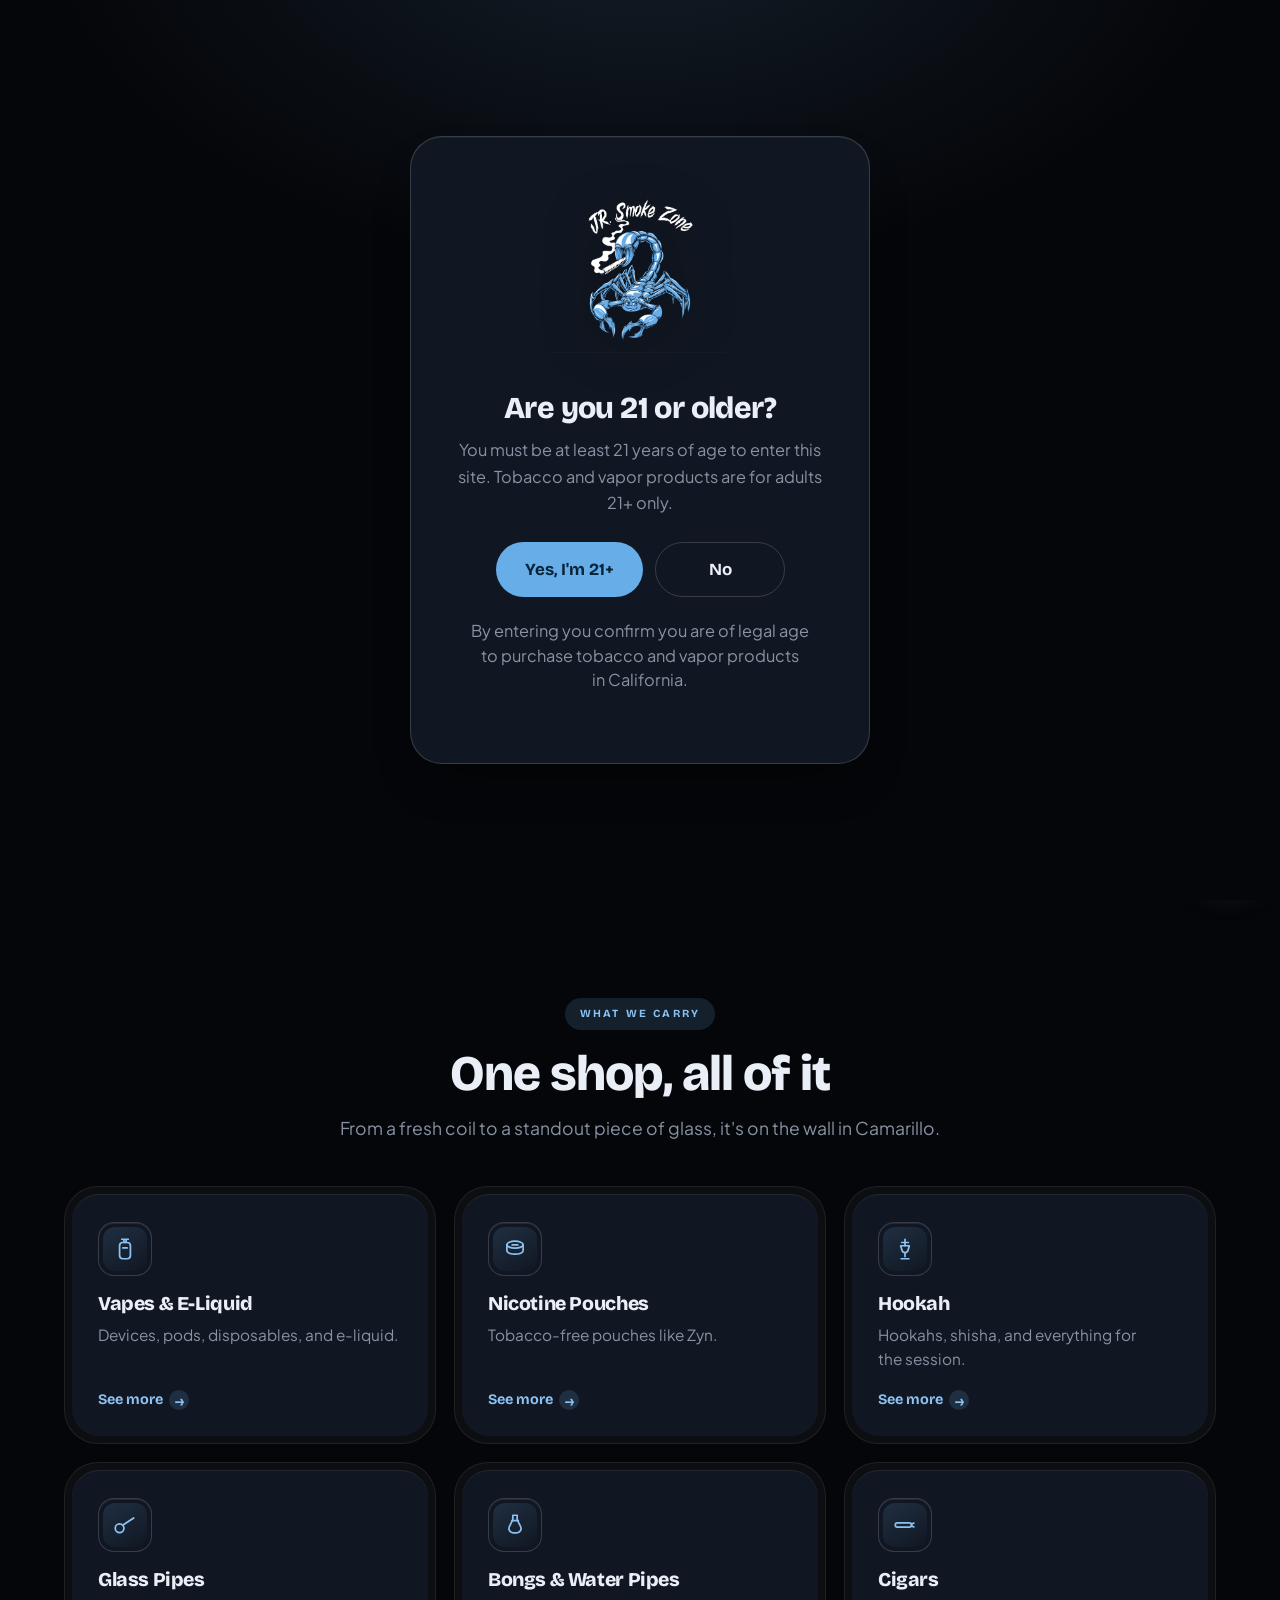
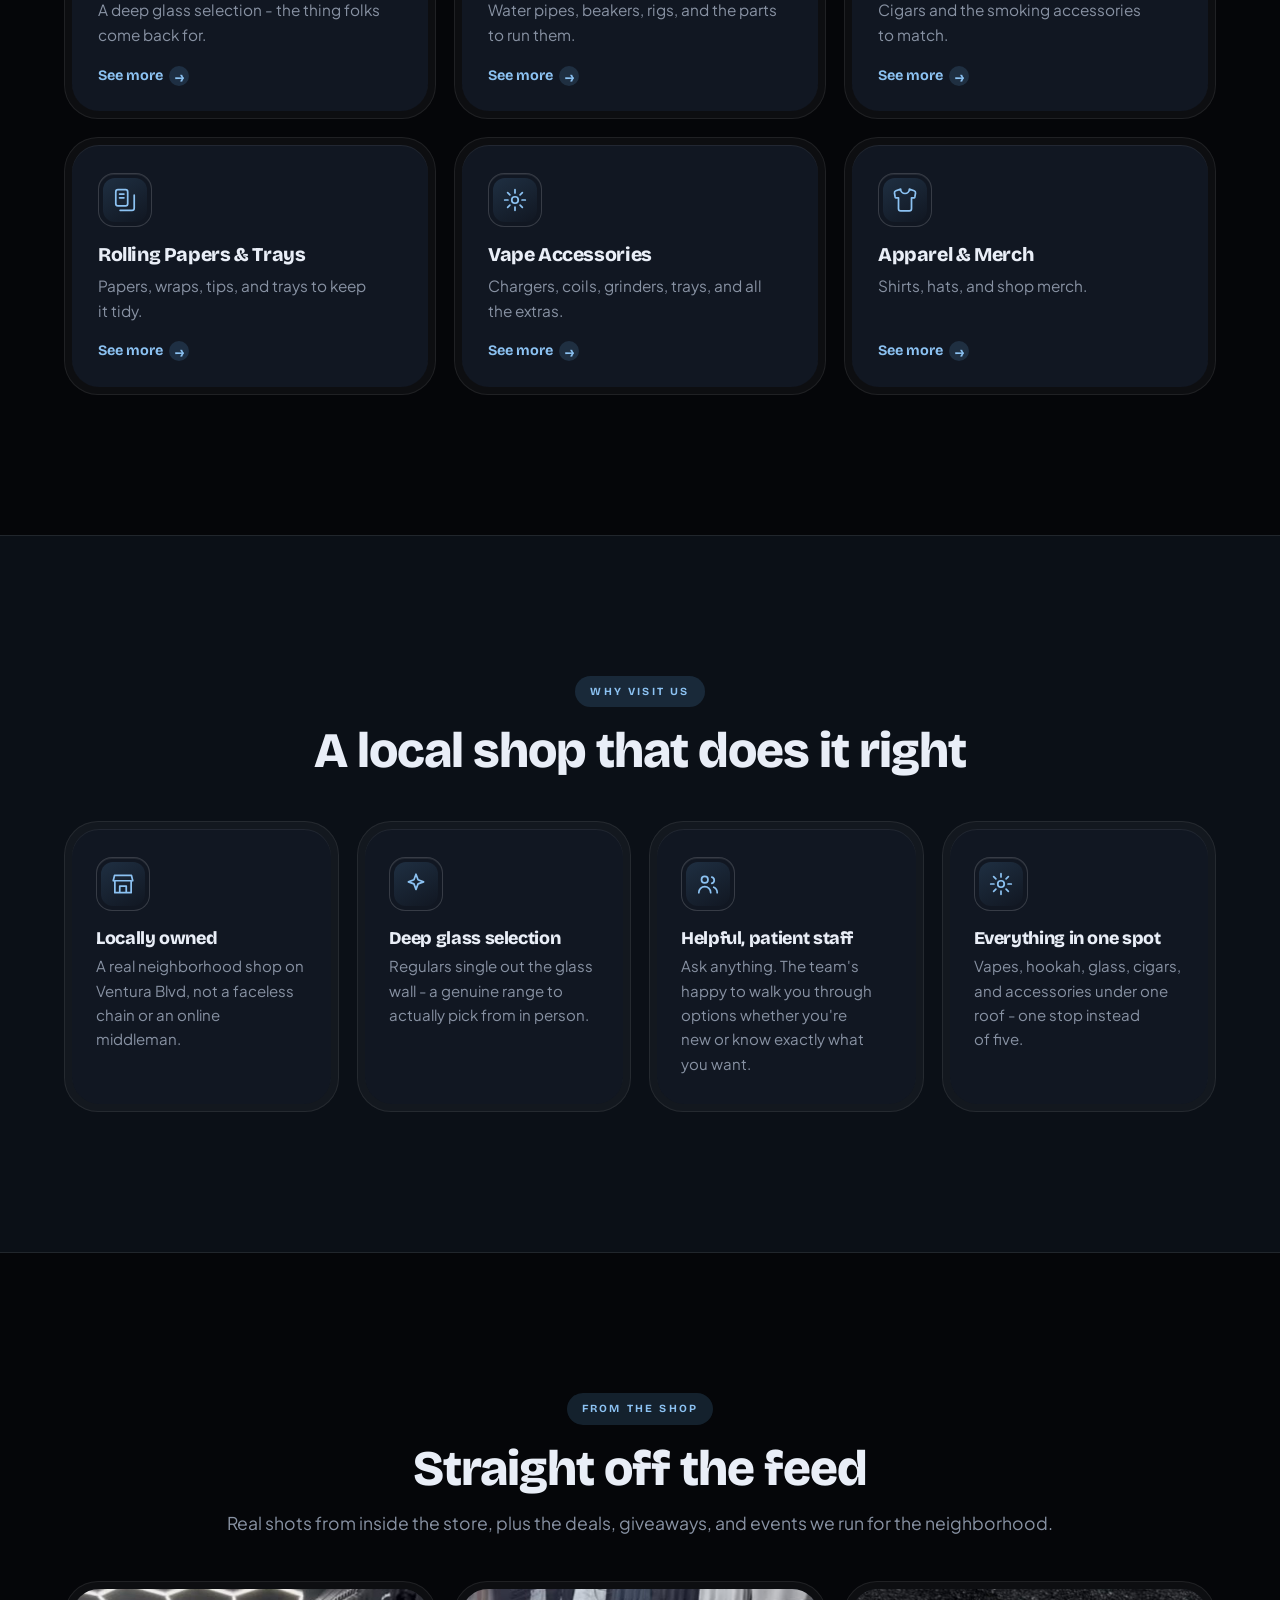
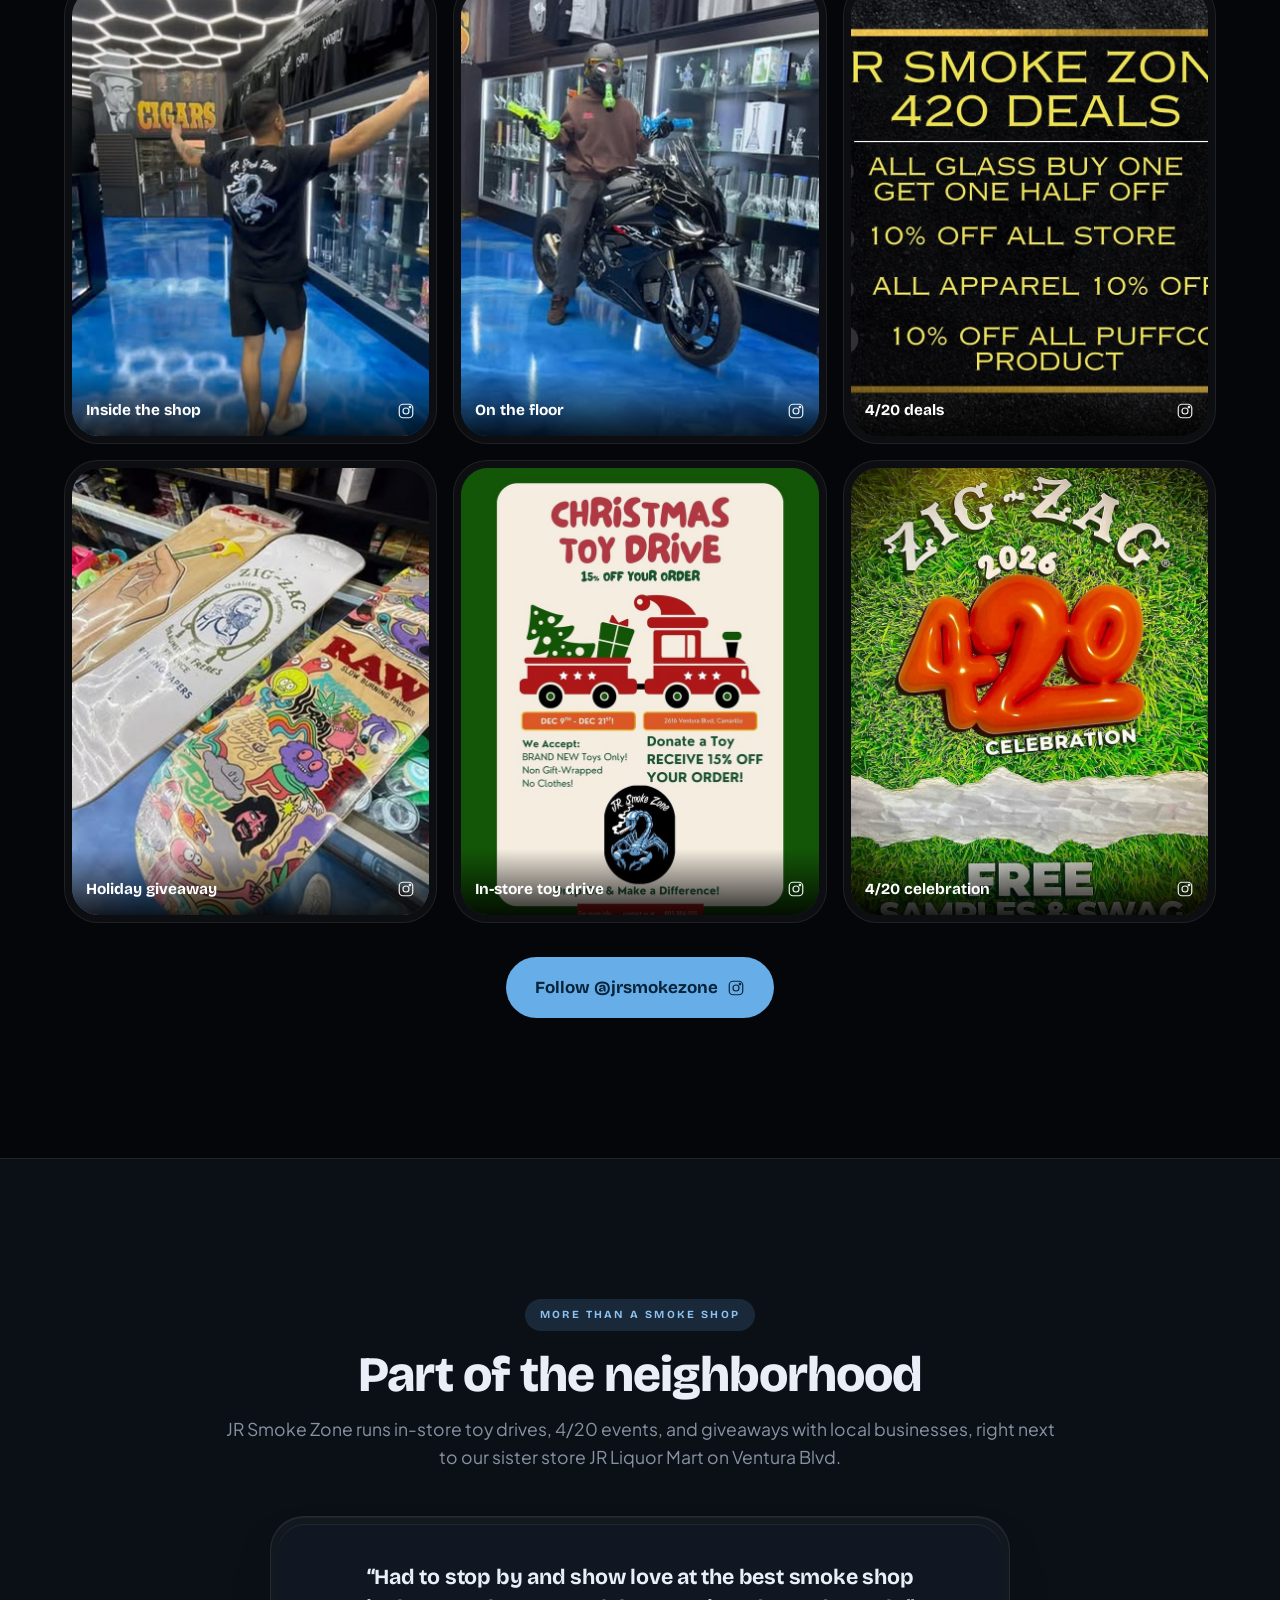
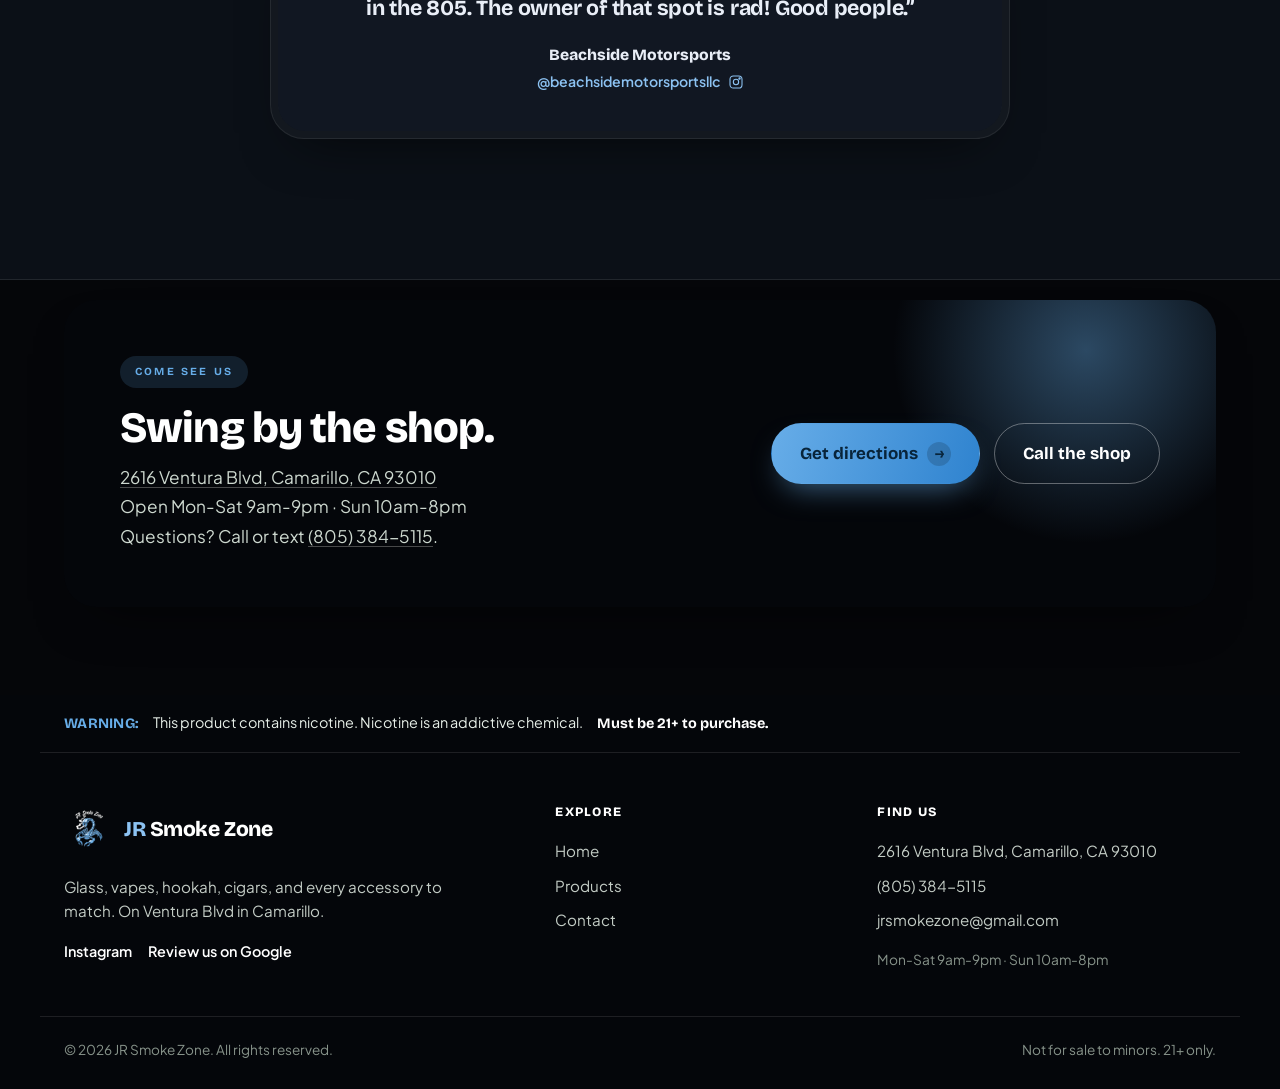
==== commit 37150d36: "Nav badge (light): revert scorpion to 46px. CSSV v34" ====
--- a/index.html
+++ b/index.html
@@ -17,7 +17,7 @@
 <link rel="preconnect" href="https://fonts.googleapis.com">
 <link rel="preconnect" href="https://fonts.gstatic.com" crossorigin>
 <link href="https://fonts.googleapis.com/css2?family=Bricolage+Grotesque:opsz,wght@12..96,600;12..96,700;12..96,800&family=Plus+Jakarta+Sans:wght@400;500;600;700&display=swap" rel="stylesheet">
-<link rel="stylesheet" href="styles.css?v=32">
+<link rel="stylesheet" href="styles.css?v=34">
 <script>(function(){try{var t=localStorage.getItem("theme")||"dark";document.documentElement.setAttribute("data-theme",t);if(localStorage.getItem("age21")==="1")document.documentElement.setAttribute("data-age","ok");}catch(e){}})();</script>
 </head><body class="home">
 <div class="agegate" id="agegate" role="dialog" aria-modal="true" aria-labelledby="ag-title">
--- a/styles.css
+++ b/styles.css
@@ -183,6 +183,10 @@
   background:radial-gradient(closest-side,var(--logo-halo),transparent 72%)}
 .hero-mark{position:relative;z-index:1;width:100%;max-width:480px;height:auto;
   filter:drop-shadow(0 18px 40px rgba(0,0,0,.45))}
+/* light theme: the full logo is drawn for a black background (white lettering), so give the
+   hero mark a solid dark disc behind it instead of a faint haze */
+:root:not([data-theme="dark"]) .hero-logo::before{width:132%;
+  background:radial-gradient(closest-side,#0b0f17 82%,rgba(11,15,23,0) 100%)}
 /* nav/footer brand mark */
 .brand{gap:10px}
 .brand-ic{height:40px;width:auto;flex-shrink:0}
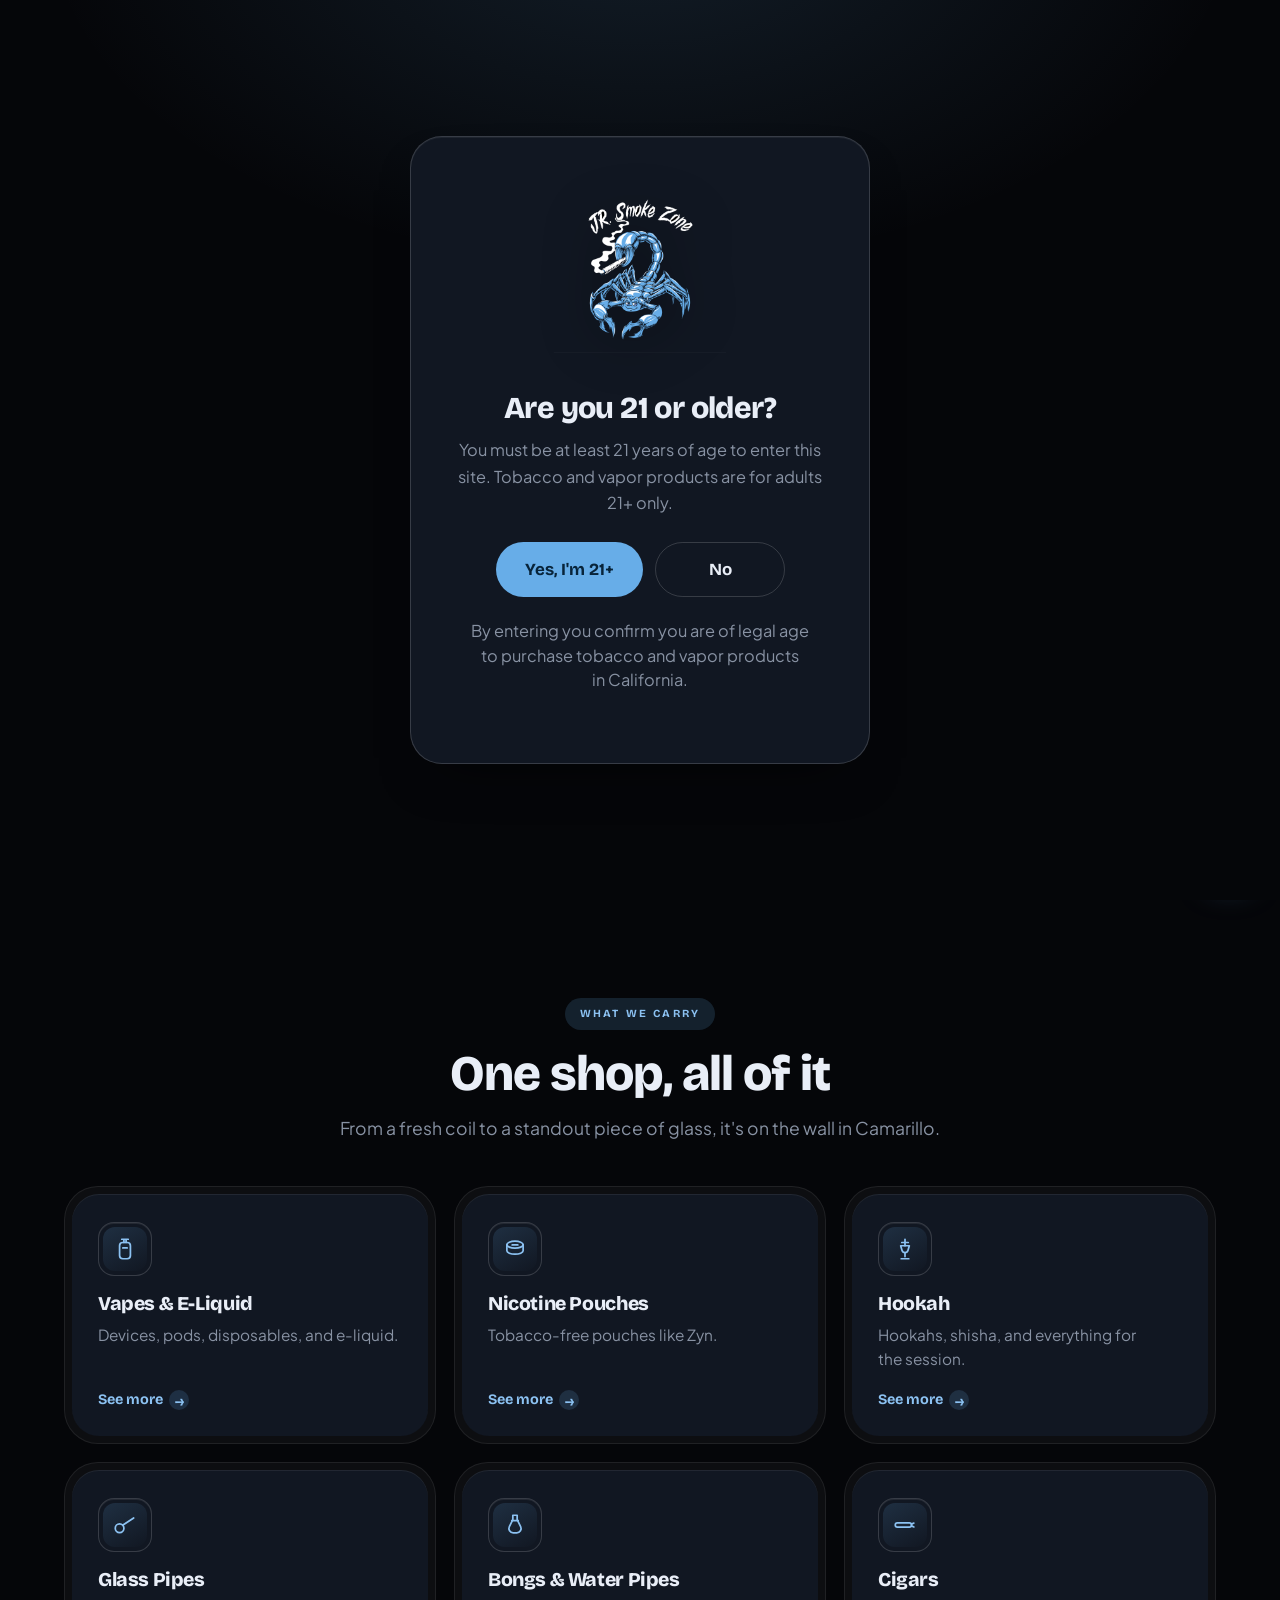
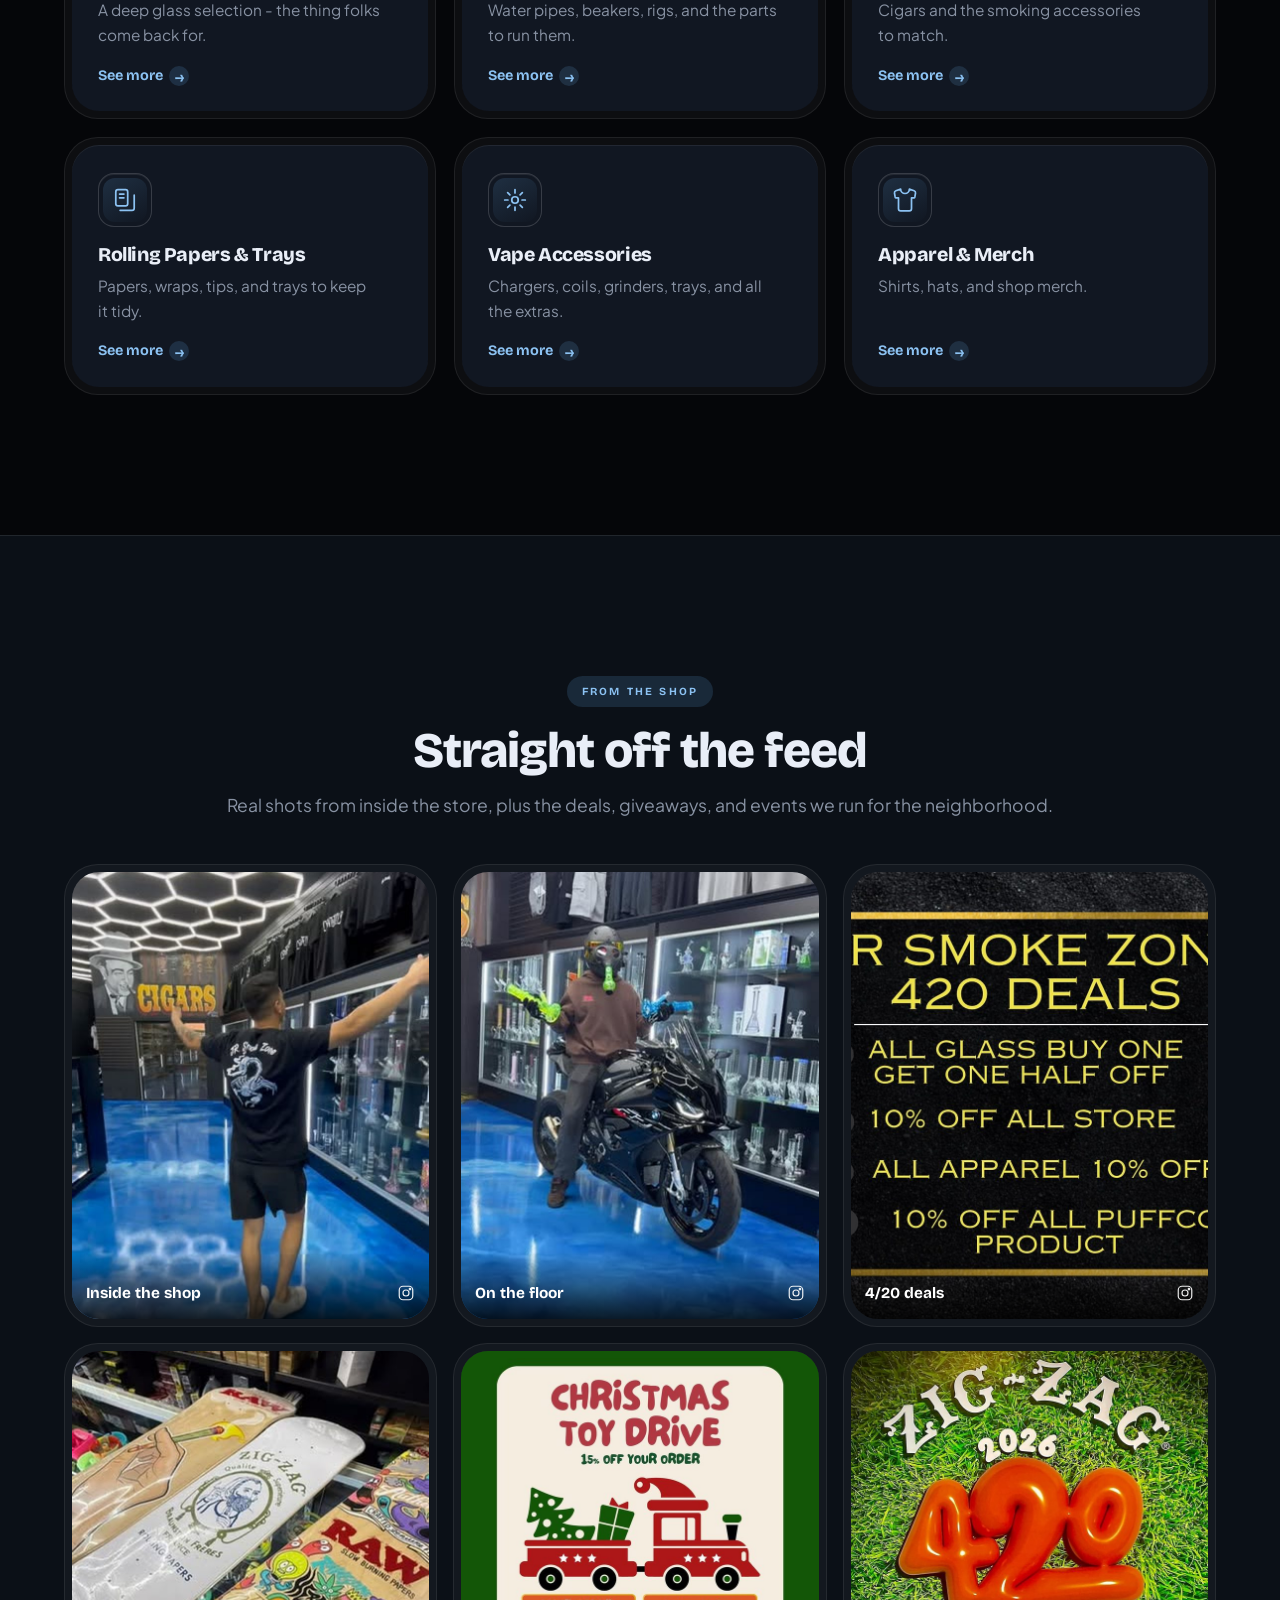
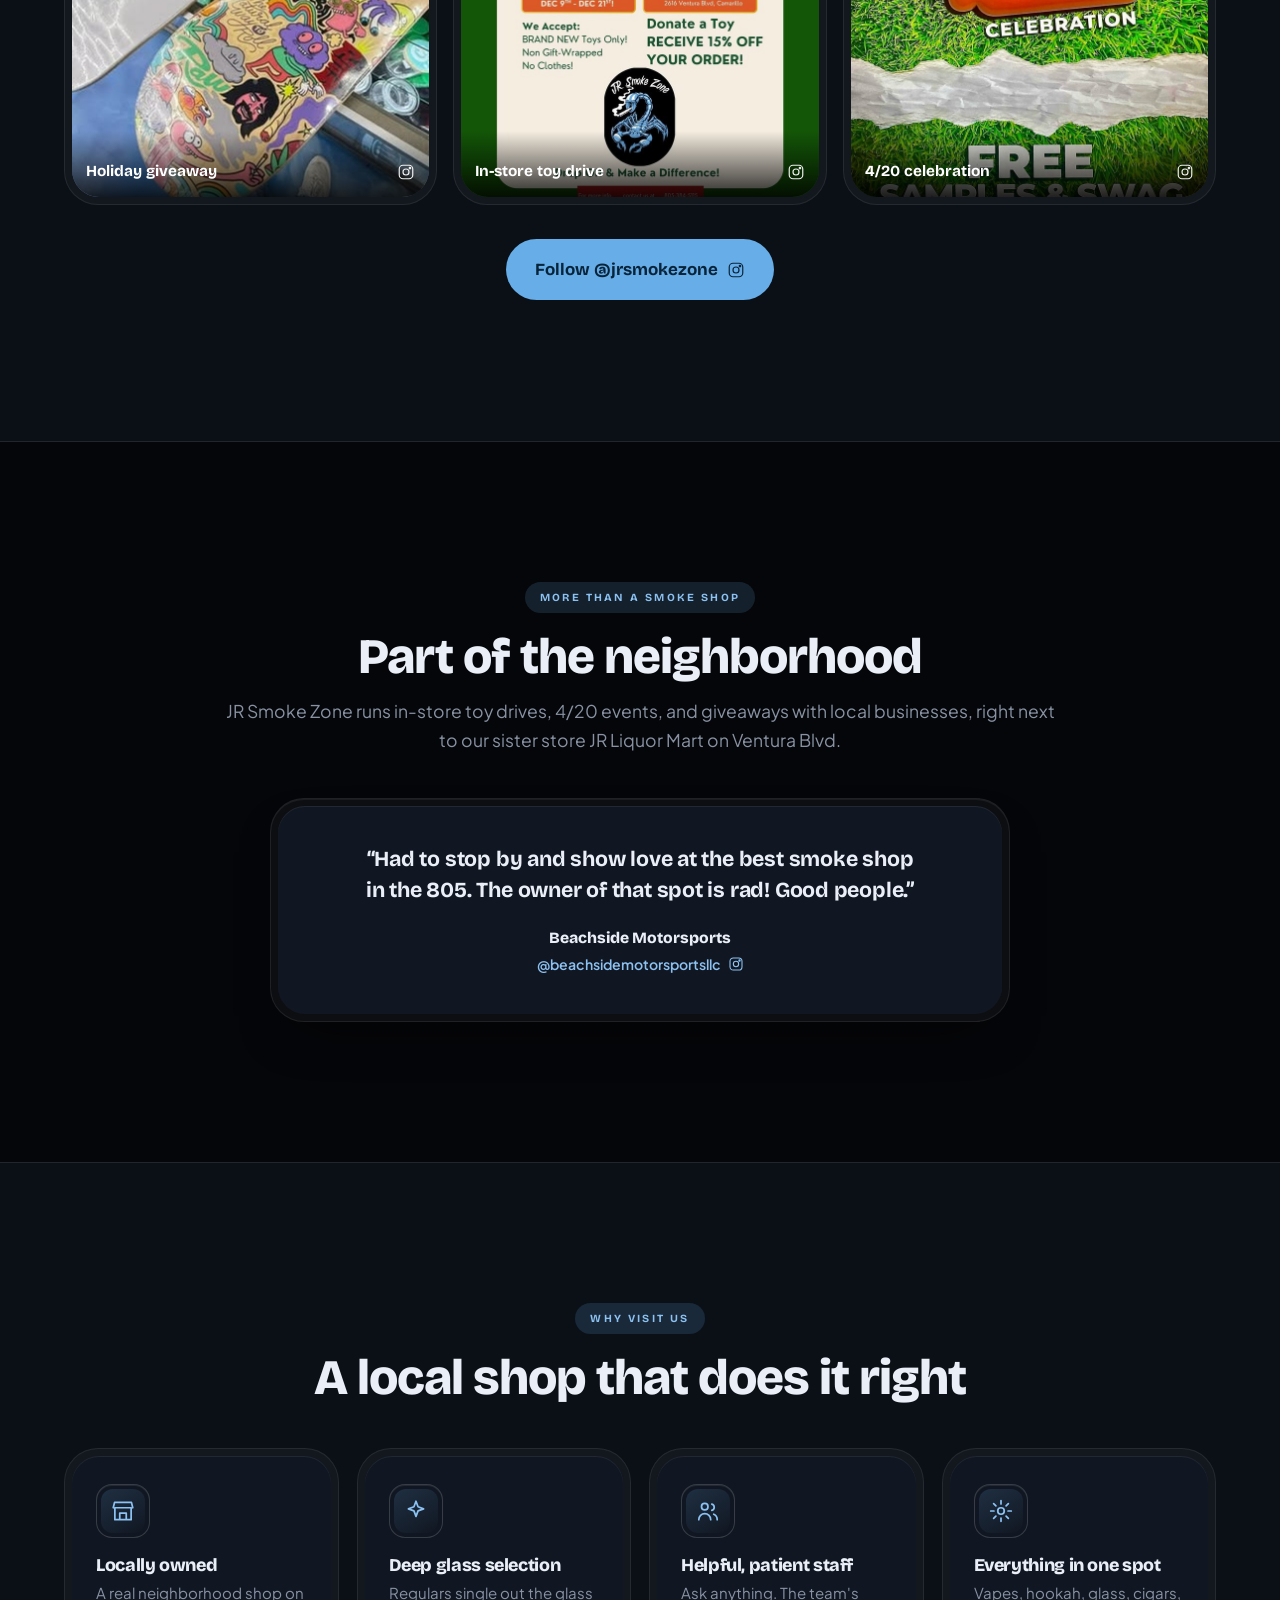
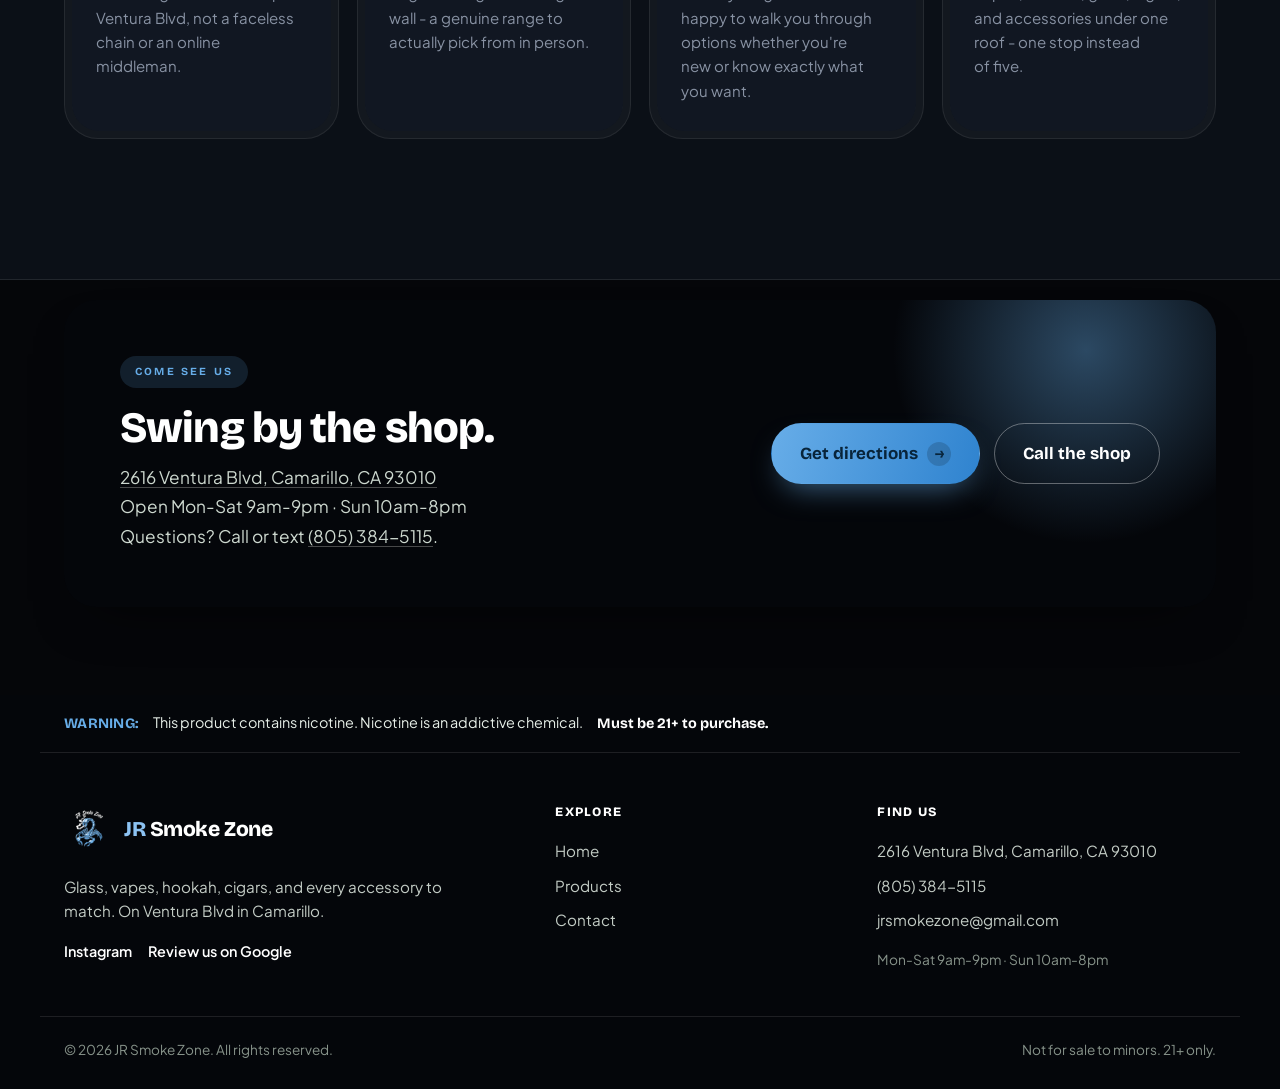
==== commit f7bc9880: "Home: center hero copy on mobile + move 'Why visit us' below 'More than a smoke shop' - Hero copy/bu" ====
--- a/index.html
+++ b/index.html
@@ -17,7 +17,7 @@
 <link rel="preconnect" href="https://fonts.googleapis.com">
 <link rel="preconnect" href="https://fonts.gstatic.com" crossorigin>
 <link href="https://fonts.googleapis.com/css2?family=Bricolage+Grotesque:opsz,wght@12..96,600;12..96,700;12..96,800&family=Plus+Jakarta+Sans:wght@400;500;600;700&display=swap" rel="stylesheet">
-<link rel="stylesheet" href="styles.css?v=34">
+<link rel="stylesheet" href="styles.css?v=35">
 <script>(function(){try{var t=localStorage.getItem("theme")||"dark";document.documentElement.setAttribute("data-theme",t);if(localStorage.getItem("age21")==="1")document.documentElement.setAttribute("data-age","ok");}catch(e){}})();</script>
 </head><body class="home">
 <div class="agegate" id="agegate" role="dialog" aria-modal="true" aria-labelledby="ag-title">
@@ -101,11 +101,6 @@
 </div></section>
 
 <section class="section band"><div class="wrap">
-  <div class="sec-head center reveal"><span class="eyebrow">Why visit us</span><h2>A local shop that does it right</h2></div>
-  <div class="feat-grid stagger reveal"><div class="feat bezel"><div class="bezel-in feat-in"><span class="ic-badge"><svg class="ic-svg" viewBox="0 0 24 24" fill="none" stroke="currentColor" stroke-width="1.6" stroke-linecap="round" stroke-linejoin="round" aria-hidden="true"><path d="M3 9l1.2-5h15.6L21 9M4.5 9v11h15V9M4.5 9h15M9 20v-6h6v6"/></svg></span><h3>Locally owned</h3><p>A real neighborhood shop on Ventura Blvd, not a faceless chain or an online middleman.</p></div></div><div class="feat bezel"><div class="bezel-in feat-in"><span class="ic-badge"><svg class="ic-svg" viewBox="0 0 24 24" fill="none" stroke="currentColor" stroke-width="1.6" stroke-linecap="round" stroke-linejoin="round" aria-hidden="true"><path d="M12 3l1.9 5.1L19 10l-5.1 1.9L12 17l-1.9-5.1L5 10l5.1-1.9z"/></svg></span><h3>Deep glass selection</h3><p>Regulars single out the glass wall - a genuine range to actually pick from in person.</p></div></div><div class="feat bezel"><div class="bezel-in feat-in"><span class="ic-badge"><svg class="ic-svg" viewBox="0 0 24 24" fill="none" stroke="currentColor" stroke-width="1.6" stroke-linecap="round" stroke-linejoin="round" aria-hidden="true"><circle cx="9" cy="8" r="3"/><path d="M3.5 20a5.5 5.5 0 0 1 11 0M15.5 5.6a3 3 0 0 1 0 5.8M20.5 20a5.5 5.5 0 0 0-3.2-5"/></svg></span><h3>Helpful, patient staff</h3><p>Ask anything. The team's happy to walk you through options whether you're new or know exactly what you want.</p></div></div><div class="feat bezel"><div class="bezel-in feat-in"><span class="ic-badge"><svg class="ic-svg" viewBox="0 0 24 24" fill="none" stroke="currentColor" stroke-width="1.6" stroke-linecap="round" stroke-linejoin="round" aria-hidden="true"><circle cx="12" cy="12" r="3"/><path d="M12 2.5v3M12 18.5v3M2.5 12h3M18.5 12h3M5.2 5.2l2.1 2.1M16.7 16.7l2.1 2.1M18.8 5.2l-2.1 2.1M7.3 16.7l-2.1 2.1"/></svg></span><h3>Everything in one spot</h3><p>Vapes, hookah, glass, cigars, and accessories under one roof - one stop instead of five.</p></div></div></div>
-</div></section>
-
-<section class="section"><div class="wrap">
   <div class="sec-head center reveal"><span class="eyebrow">From the shop</span><h2>Straight off the feed</h2>
     <p>Real shots from inside the store, plus the deals, giveaways, and events we run for the neighborhood.</p></div>
   <div class="ig-grid stagger reveal"><a class="ig-tile bezel" href="https://www.instagram.com/p/Cj6NQc6goUQ/" target="_blank" rel="noopener">
@@ -130,7 +125,7 @@
   <div class="center" style="margin-top:34px"><a class="btn btn-primary btn-lg cta-anim" href="https://www.instagram.com/jrsmokezone/" target="_blank" rel="noopener">Follow &#64;jrsmokezone<svg class="ic-svg" viewBox="0 0 24 24" fill="none" stroke="currentColor" stroke-width="1.6" stroke-linecap="round" stroke-linejoin="round" aria-hidden="true"><rect x="3" y="3" width="18" height="18" rx="5"/><circle cx="12" cy="12" r="4"/><circle cx="17.3" cy="6.7" r="1"/></svg></a></div>
 </div></section>
 
-<section class="section band"><div class="wrap">
+<section class="section"><div class="wrap">
   <div class="sec-head center reveal"><span class="eyebrow">More than a smoke shop</span><h2>Part of the neighborhood</h2>
     <p>JR Smoke Zone runs in-store toy drives, 4/20 events, and giveaways with local businesses, right next to our sister store JR Liquor Mart on Ventura Blvd.</p></div>
   <figure class="shout bezel reveal"><div class="bezel-in shout-in">
@@ -140,6 +135,11 @@
       <a href="https://www.instagram.com/p/DYpgJ-AFIMM/" target="_blank" rel="noopener">@beachsidemotorsportsllc<svg class="ic-svg" viewBox="0 0 24 24" fill="none" stroke="currentColor" stroke-width="1.6" stroke-linecap="round" stroke-linejoin="round" aria-hidden="true"><rect x="3" y="3" width="18" height="18" rx="5"/><circle cx="12" cy="12" r="4"/><circle cx="17.3" cy="6.7" r="1"/></svg></a>
     </figcaption>
   </div></figure>
+</div></section>
+
+<section class="section band"><div class="wrap">
+  <div class="sec-head center reveal"><span class="eyebrow">Why visit us</span><h2>A local shop that does it right</h2></div>
+  <div class="feat-grid stagger reveal"><div class="feat bezel"><div class="bezel-in feat-in"><span class="ic-badge"><svg class="ic-svg" viewBox="0 0 24 24" fill="none" stroke="currentColor" stroke-width="1.6" stroke-linecap="round" stroke-linejoin="round" aria-hidden="true"><path d="M3 9l1.2-5h15.6L21 9M4.5 9v11h15V9M4.5 9h15M9 20v-6h6v6"/></svg></span><h3>Locally owned</h3><p>A real neighborhood shop on Ventura Blvd, not a faceless chain or an online middleman.</p></div></div><div class="feat bezel"><div class="bezel-in feat-in"><span class="ic-badge"><svg class="ic-svg" viewBox="0 0 24 24" fill="none" stroke="currentColor" stroke-width="1.6" stroke-linecap="round" stroke-linejoin="round" aria-hidden="true"><path d="M12 3l1.9 5.1L19 10l-5.1 1.9L12 17l-1.9-5.1L5 10l5.1-1.9z"/></svg></span><h3>Deep glass selection</h3><p>Regulars single out the glass wall - a genuine range to actually pick from in person.</p></div></div><div class="feat bezel"><div class="bezel-in feat-in"><span class="ic-badge"><svg class="ic-svg" viewBox="0 0 24 24" fill="none" stroke="currentColor" stroke-width="1.6" stroke-linecap="round" stroke-linejoin="round" aria-hidden="true"><circle cx="9" cy="8" r="3"/><path d="M3.5 20a5.5 5.5 0 0 1 11 0M15.5 5.6a3 3 0 0 1 0 5.8M20.5 20a5.5 5.5 0 0 0-3.2-5"/></svg></span><h3>Helpful, patient staff</h3><p>Ask anything. The team's happy to walk you through options whether you're new or know exactly what you want.</p></div></div><div class="feat bezel"><div class="bezel-in feat-in"><span class="ic-badge"><svg class="ic-svg" viewBox="0 0 24 24" fill="none" stroke="currentColor" stroke-width="1.6" stroke-linecap="round" stroke-linejoin="round" aria-hidden="true"><circle cx="12" cy="12" r="3"/><path d="M12 2.5v3M12 18.5v3M2.5 12h3M18.5 12h3M5.2 5.2l2.1 2.1M16.7 16.7l2.1 2.1M18.8 5.2l-2.1 2.1M7.3 16.7l-2.1 2.1"/></svg></span><h3>Everything in one spot</h3><p>Vapes, hookah, glass, cigars, and accessories under one roof - one stop instead of five.</p></div></div></div>
 </div></section>
 </main>
 <section class="cta-band"><div class="wrap"><div class="cta-card reveal">
--- a/styles.css
+++ b/styles.css
@@ -440,6 +440,10 @@
 /* ---- responsive ---- */
 @media (max-width:960px){
   .hero-in,.svc-row-in,.visit-in{grid-template-columns:1fr}
+  /* hero stacks to one column here -> center its copy (desktop keeps the left split) */
+  .hero-copy{text-align:center}
+  .hero-visit{align-items:center;margin-inline:auto}
+  .hero-btns{justify-content:center}
   .hero-card{max-width:460px;margin:0 auto}
   .svc-row-flip .svc-row-art{order:-1}
   .art-panel{max-width:460px;margin:0 auto;width:100%}
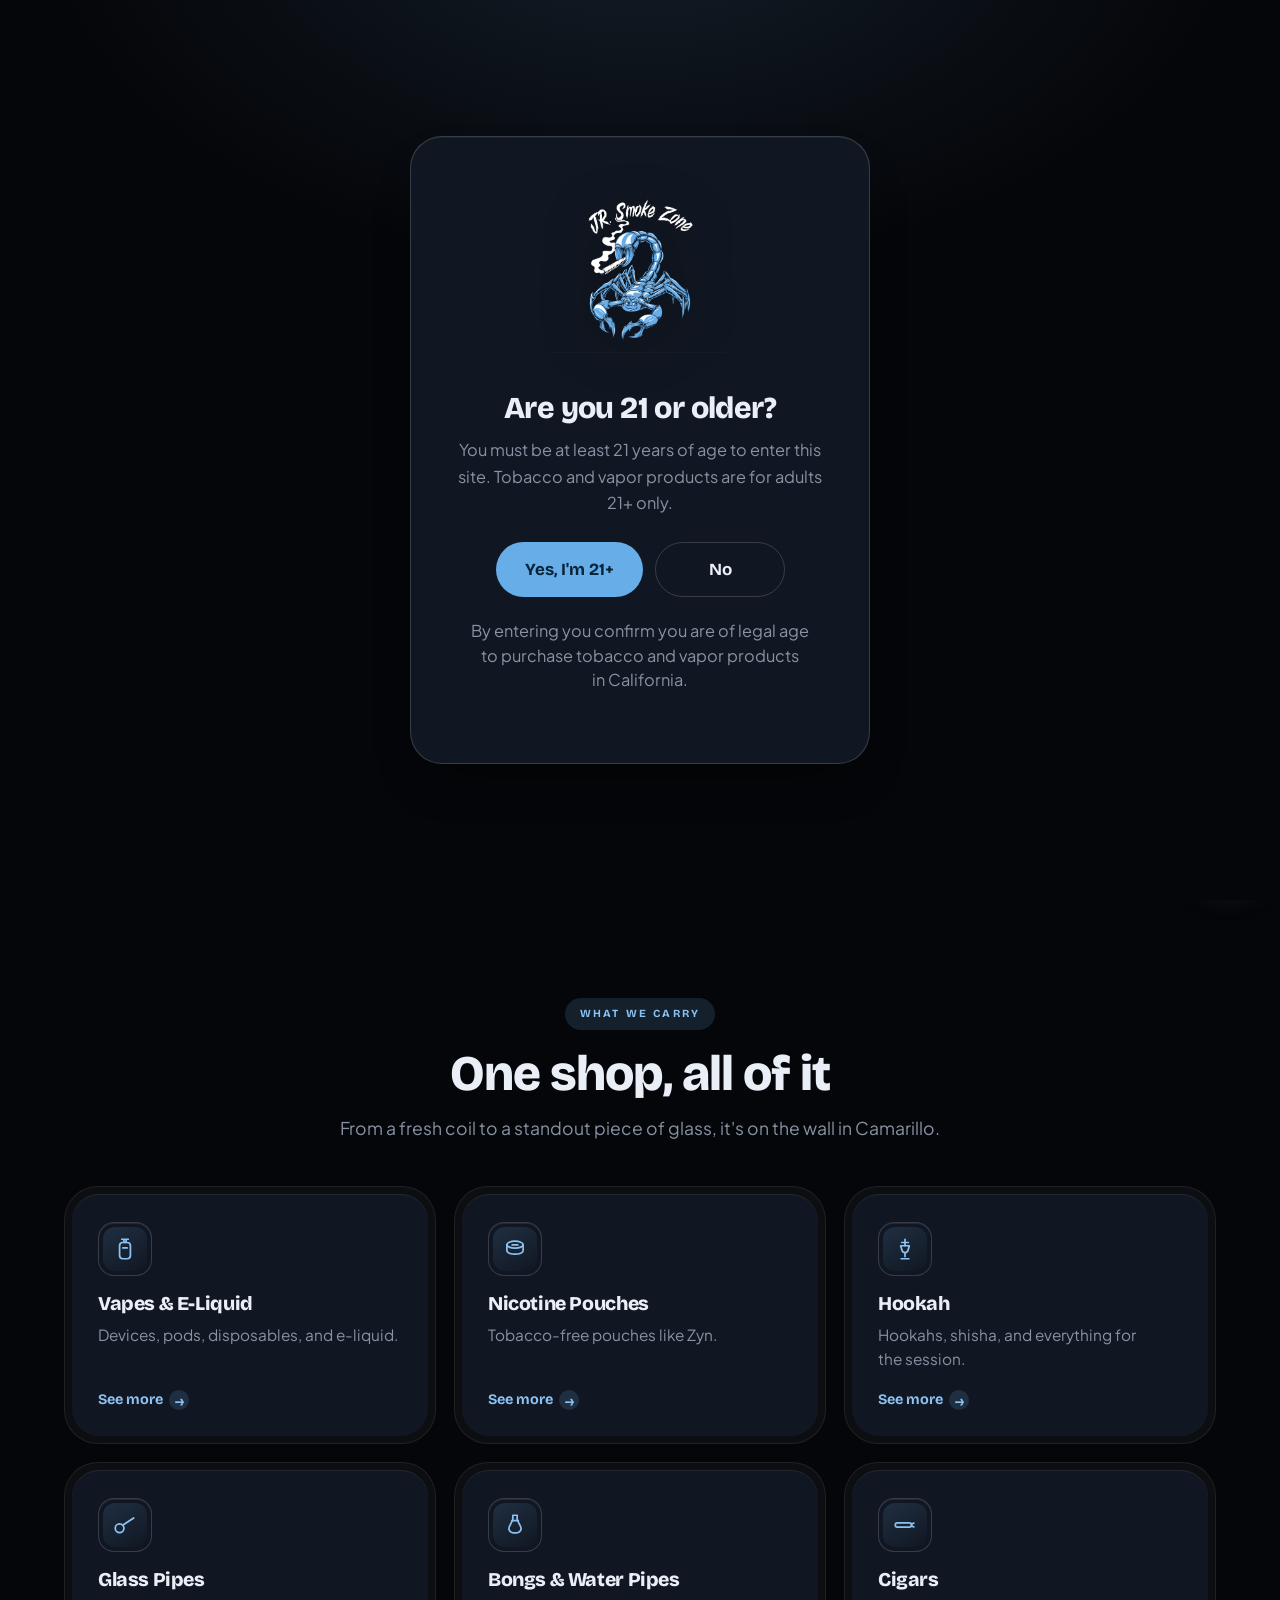
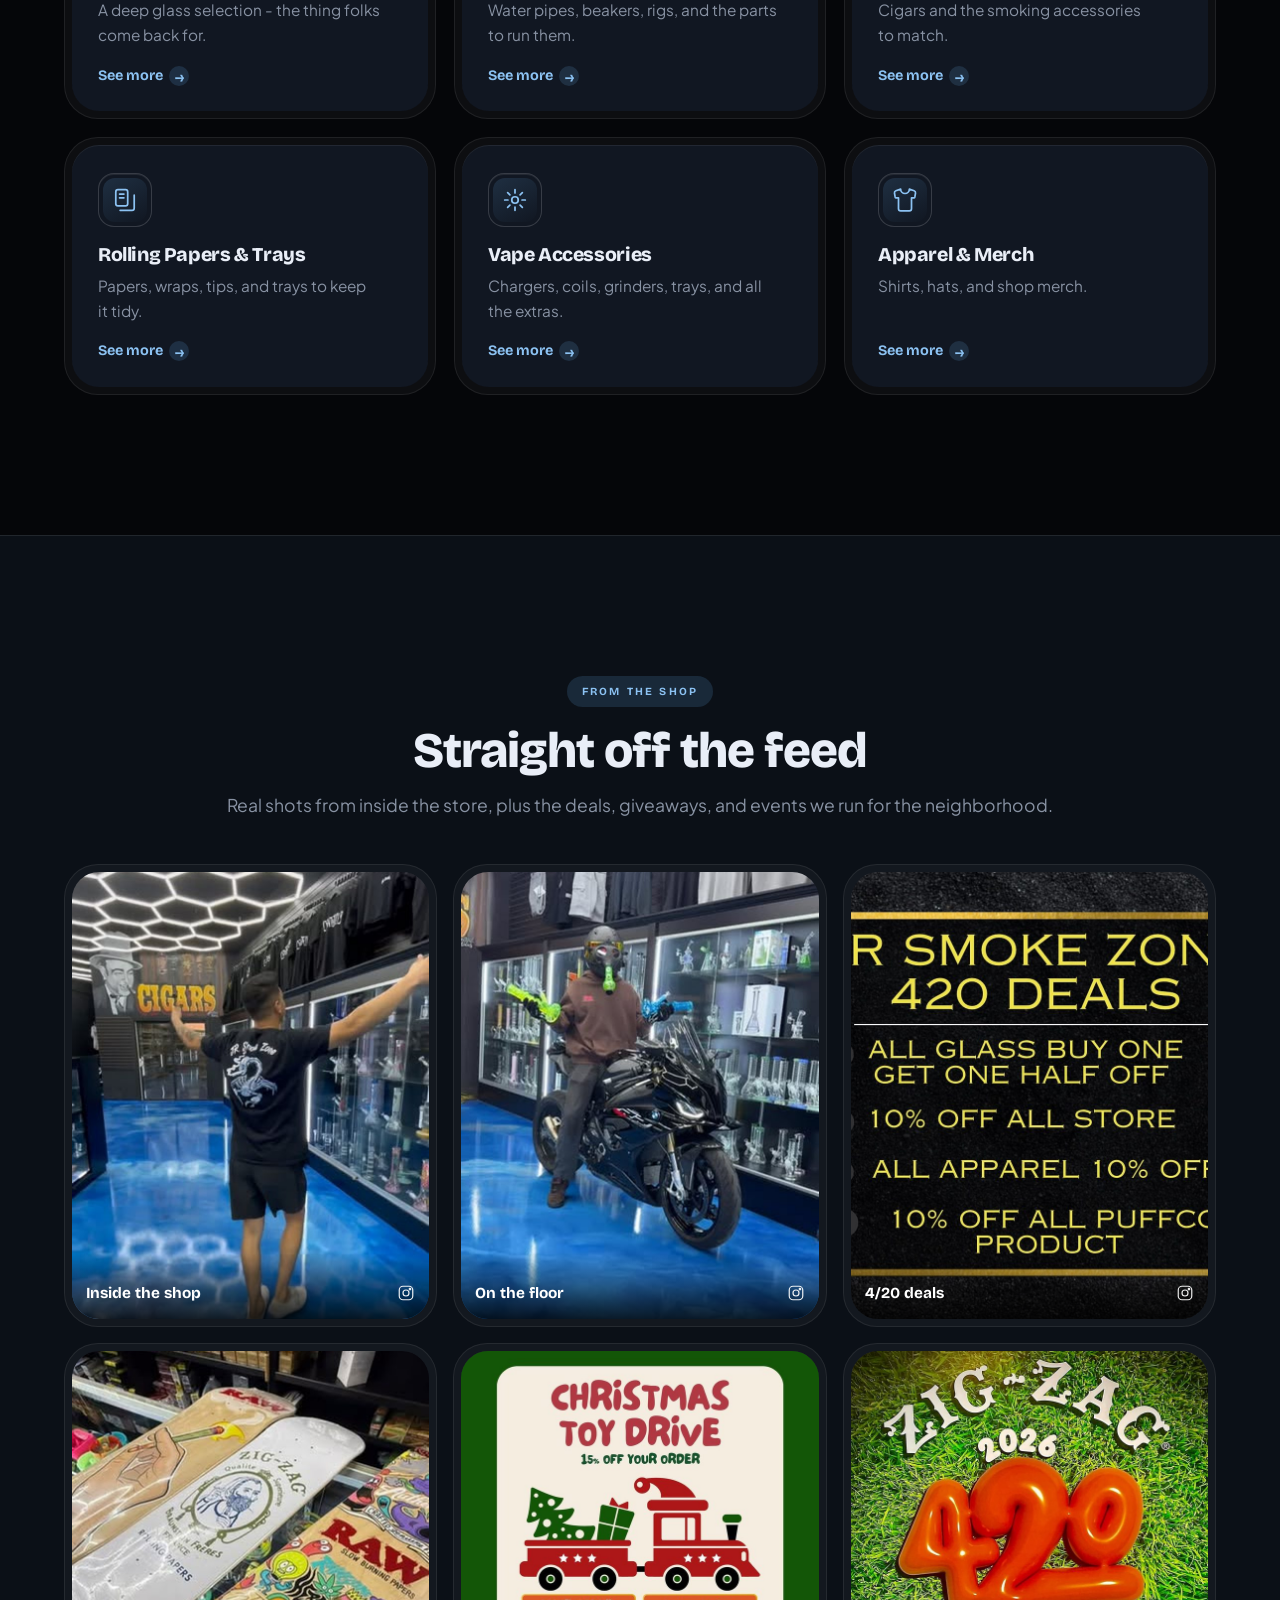
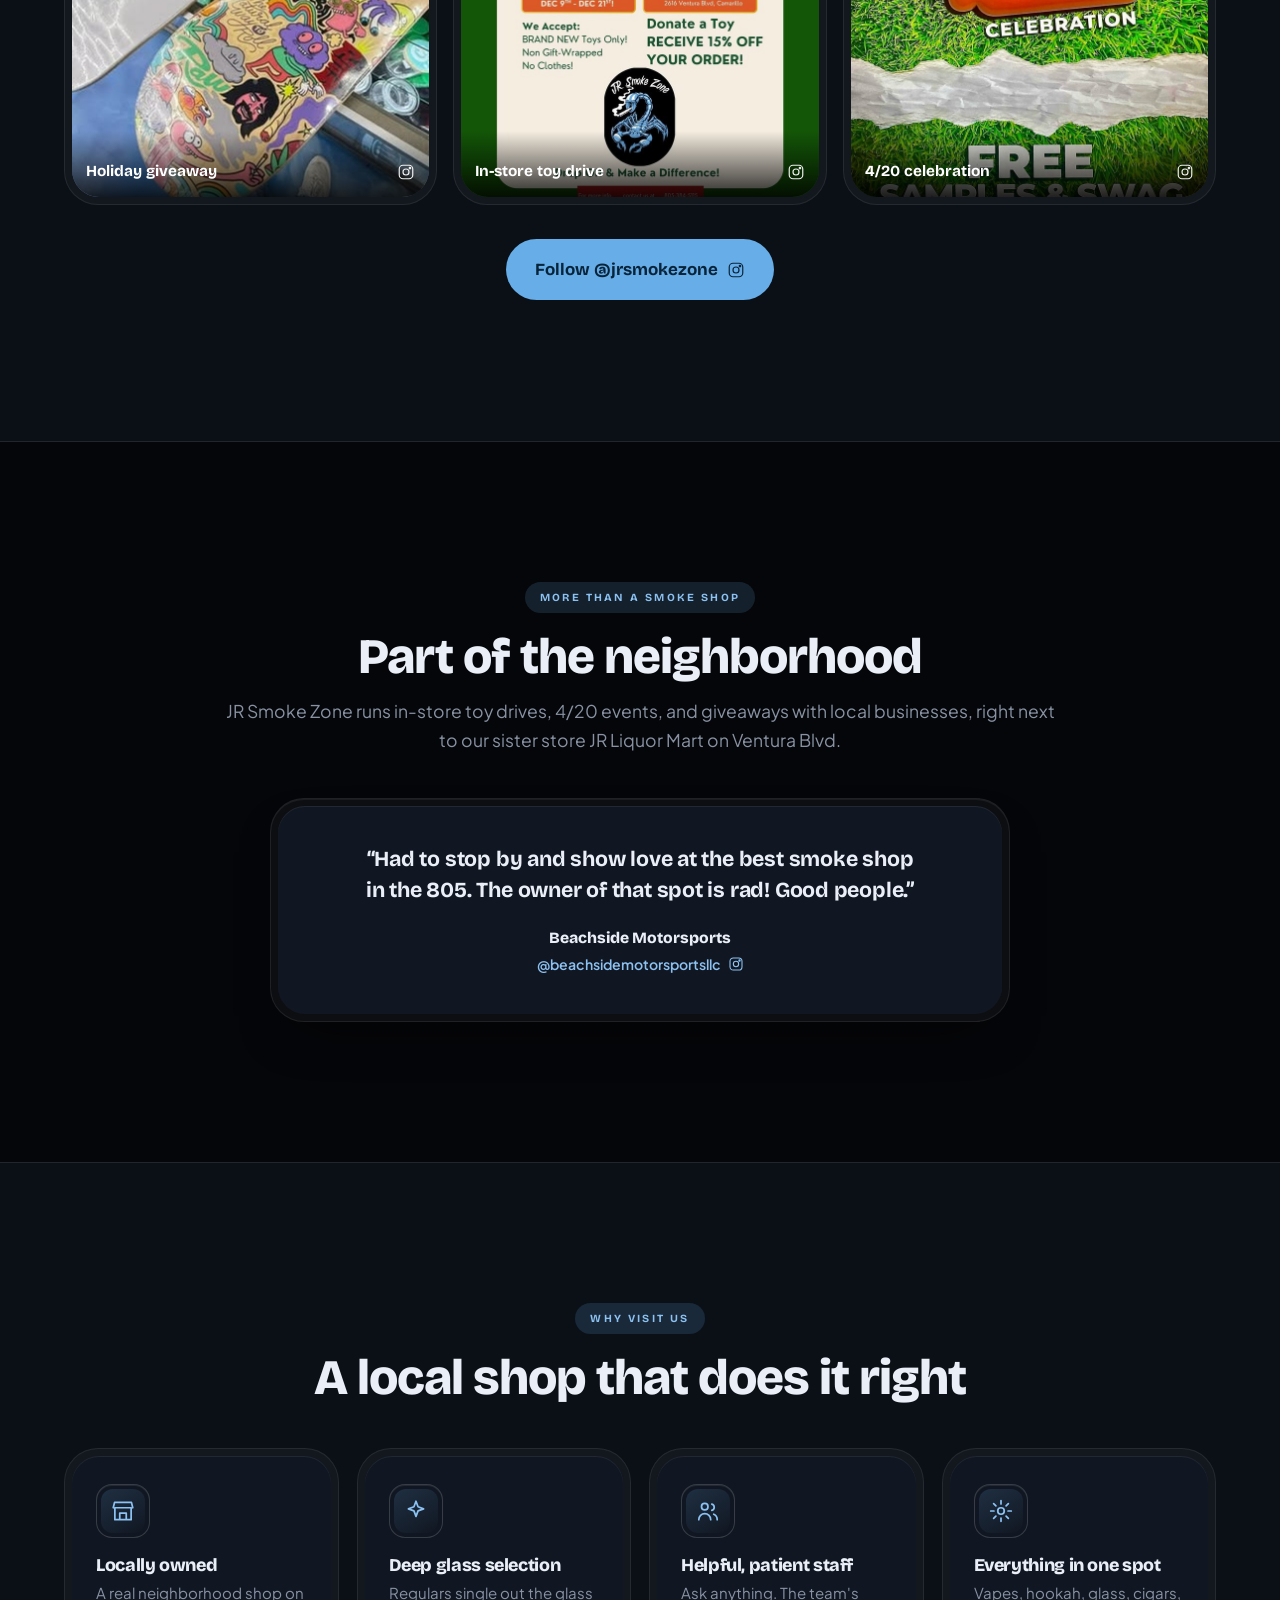
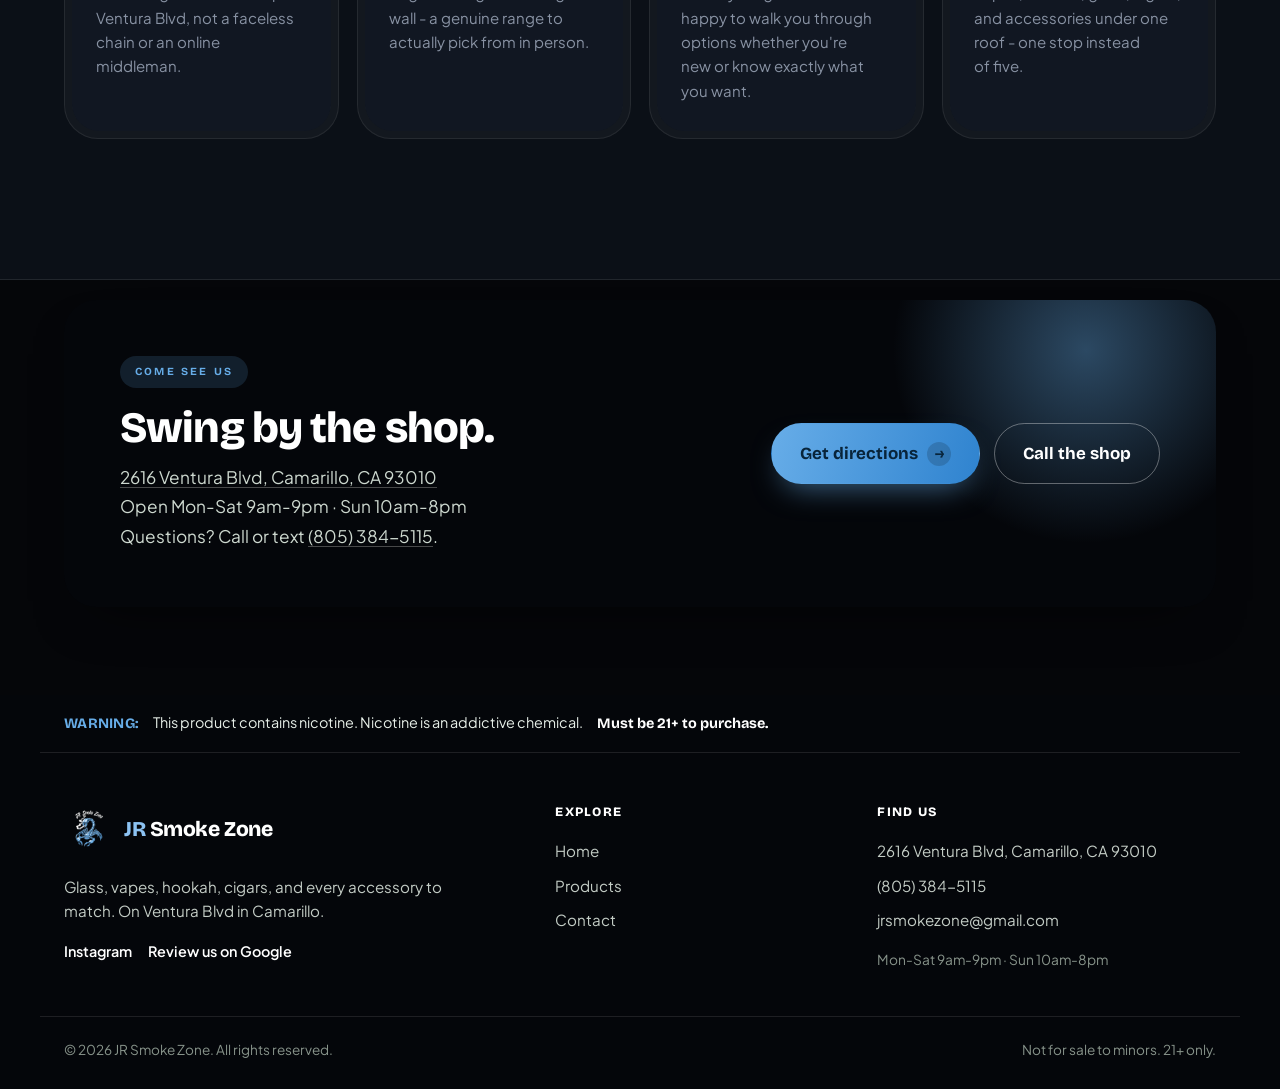
==== commit 437f23ef: "Brands: add owner-supplied SAFE brands to bot SYSTEM + home marquee + BRANDS - Bot SYSTEM (worker.js" ====
--- a/index.html
+++ b/index.html
@@ -63,7 +63,7 @@
 
 <section class="marquee-sec"><div class="wrap marquee-in">
   <span class="marquee-label">In store</span>
-  <div class="marquee"><div class="marquee-track"><span class="mq-chip">Vapes</span><span class="mq-chip">E-Liquid</span><span class="mq-chip">Disposables</span><span class="mq-chip">Hookah</span><span class="mq-chip">Shisha</span><span class="mq-chip">Glass Pipes</span><span class="mq-chip">Bongs</span><span class="mq-chip">Puffco</span><span class="mq-chip">Zig-Zag</span><span class="mq-chip">RAW</span><span class="mq-chip">Cigars</span><span class="mq-chip">Grinders</span><span class="mq-chip">Accessories</span><span class="mq-chip">Vapes</span><span class="mq-chip">E-Liquid</span><span class="mq-chip">Disposables</span><span class="mq-chip">Hookah</span><span class="mq-chip">Shisha</span><span class="mq-chip">Glass Pipes</span><span class="mq-chip">Bongs</span><span class="mq-chip">Puffco</span><span class="mq-chip">Zig-Zag</span><span class="mq-chip">RAW</span><span class="mq-chip">Cigars</span><span class="mq-chip">Grinders</span><span class="mq-chip">Accessories</span></div></div>
+  <div class="marquee"><div class="marquee-track"><span class="mq-chip">Vapes</span><span class="mq-chip">E-Liquid</span><span class="mq-chip">Nicotine Pouches</span><span class="mq-chip">Zyn</span><span class="mq-chip">Hookah</span><span class="mq-chip">Shisha</span><span class="mq-chip">Glass Pipes</span><span class="mq-chip">Empire Glassworks</span><span class="mq-chip">Bongs</span><span class="mq-chip">Puffco</span><span class="mq-chip">Zig-Zag</span><span class="mq-chip">RAW</span><span class="mq-chip">Cigars</span><span class="mq-chip">Grinders</span><span class="mq-chip">Santa Cruz Shredder</span><span class="mq-chip">Zippo</span><span class="mq-chip">Formula 420</span><span class="mq-chip">Accessories</span><span class="mq-chip">Vapes</span><span class="mq-chip">E-Liquid</span><span class="mq-chip">Nicotine Pouches</span><span class="mq-chip">Zyn</span><span class="mq-chip">Hookah</span><span class="mq-chip">Shisha</span><span class="mq-chip">Glass Pipes</span><span class="mq-chip">Empire Glassworks</span><span class="mq-chip">Bongs</span><span class="mq-chip">Puffco</span><span class="mq-chip">Zig-Zag</span><span class="mq-chip">RAW</span><span class="mq-chip">Cigars</span><span class="mq-chip">Grinders</span><span class="mq-chip">Santa Cruz Shredder</span><span class="mq-chip">Zippo</span><span class="mq-chip">Formula 420</span><span class="mq-chip">Accessories</span></div></div>
 </div></section>
 
 <section class="section"><div class="wrap">
@@ -207,6 +207,6 @@
     <p class="cw-note">Automated assistant. For prices or stock, call the shop. 21+ only.</p>
   </div>
 </div>
-<script>window.JRZ={"biz": "JR Smoke Zone", "addr": "2616 Ventura Blvd, Camarillo, CA 93010", "phone": "(805) 384-5115", "tel": "+18053845115", "email": "jrsmokezone@gmail.com", "maps": "https://www.google.com/maps/search/?api=1&query=2616+Ventura+Blvd%2C+Camarillo%2C+CA+93010", "ig": "https://www.instagram.com/jrsmokezone/", "review": "https://search.google.com/local/writereview?placeid=ChIJ1zLRvUY36IARvegtzyQTNKQ", "worker": "https://chat.jrsmokezone.com", "hoursShort": "Mon-Sat 9am-9pm · Sun 10am-8pm", "days": [{"d": "Mon", "h": "9am - 9pm"}, {"d": "Tue", "h": "9am - 9pm"}, {"d": "Wed", "h": "9am - 9pm"}, {"d": "Thu", "h": "9am - 9pm"}, {"d": "Fri", "h": "9am - 9pm"}, {"d": "Sat", "h": "9am - 9pm"}, {"d": "Sun", "h": "10am - 8pm"}], "hours": [{"d": "Mon-Sat", "h": "9am - 9pm"}, {"d": "Sun", "h": "10am - 8pm"}], "products": [{"id": "vape", "title": "Vapes & E-Liquid", "short": "Devices, pods, disposables, and e-liquid."}, {"id": "pouch", "title": "Nicotine Pouches", "short": "Tobacco-free pouches like Zyn."}, {"id": "hookah", "title": "Hookah", "short": "Hookahs, shisha, and everything for the session."}, {"id": "pipe", "title": "Glass Pipes", "short": "A deep glass selection - the thing folks come back for."}, {"id": "bong", "title": "Bongs & Water Pipes", "short": "Water pipes, beakers, rigs, and the parts to run them."}, {"id": "cigar", "title": "Cigars", "short": "Cigars and the smoking accessories to match."}, {"id": "papers", "title": "Rolling Papers & Trays", "short": "Papers, wraps, tips, and trays to keep it tidy."}, {"id": "gear", "title": "Vape Accessories", "short": "Chargers, coils, grinders, trays, and all the extras."}, {"id": "shirt", "title": "Apparel & Merch", "short": "Shirts, hats, and shop merch."}], "brands": ["Puffco", "Zig-Zag", "RAW"], "amenities": ["Wheelchair accessible", "Accepts credit cards", "Bike parking"]};</script>
+<script>window.JRZ={"biz": "JR Smoke Zone", "addr": "2616 Ventura Blvd, Camarillo, CA 93010", "phone": "(805) 384-5115", "tel": "+18053845115", "email": "jrsmokezone@gmail.com", "maps": "https://www.google.com/maps/search/?api=1&query=2616+Ventura+Blvd%2C+Camarillo%2C+CA+93010", "ig": "https://www.instagram.com/jrsmokezone/", "review": "https://search.google.com/local/writereview?placeid=ChIJ1zLRvUY36IARvegtzyQTNKQ", "worker": "https://chat.jrsmokezone.com", "hoursShort": "Mon-Sat 9am-9pm · Sun 10am-8pm", "days": [{"d": "Mon", "h": "9am - 9pm"}, {"d": "Tue", "h": "9am - 9pm"}, {"d": "Wed", "h": "9am - 9pm"}, {"d": "Thu", "h": "9am - 9pm"}, {"d": "Fri", "h": "9am - 9pm"}, {"d": "Sat", "h": "9am - 9pm"}, {"d": "Sun", "h": "10am - 8pm"}], "hours": [{"d": "Mon-Sat", "h": "9am - 9pm"}, {"d": "Sun", "h": "10am - 8pm"}], "products": [{"id": "vape", "title": "Vapes & E-Liquid", "short": "Devices, pods, disposables, and e-liquid."}, {"id": "pouch", "title": "Nicotine Pouches", "short": "Tobacco-free pouches like Zyn."}, {"id": "hookah", "title": "Hookah", "short": "Hookahs, shisha, and everything for the session."}, {"id": "pipe", "title": "Glass Pipes", "short": "A deep glass selection - the thing folks come back for."}, {"id": "bong", "title": "Bongs & Water Pipes", "short": "Water pipes, beakers, rigs, and the parts to run them."}, {"id": "cigar", "title": "Cigars", "short": "Cigars and the smoking accessories to match."}, {"id": "papers", "title": "Rolling Papers & Trays", "short": "Papers, wraps, tips, and trays to keep it tidy."}, {"id": "gear", "title": "Vape Accessories", "short": "Chargers, coils, grinders, trays, and all the extras."}, {"id": "shirt", "title": "Apparel & Merch", "short": "Shirts, hats, and shop merch."}], "brands": ["Puffco", "Zig-Zag", "RAW", "Zippo", "Clipper", "Santa Cruz Shredder", "Empire Glassworks", "Formula 420", "Zyn"], "amenities": ["Wheelchair accessible", "Accepts credit cards", "Bike parking"]};</script>
 <script src="app.js?v=1"></script>
-<script src="chat.js?v=15"></script></body></html>+<script src="chat.js?v=16"></script></body></html>
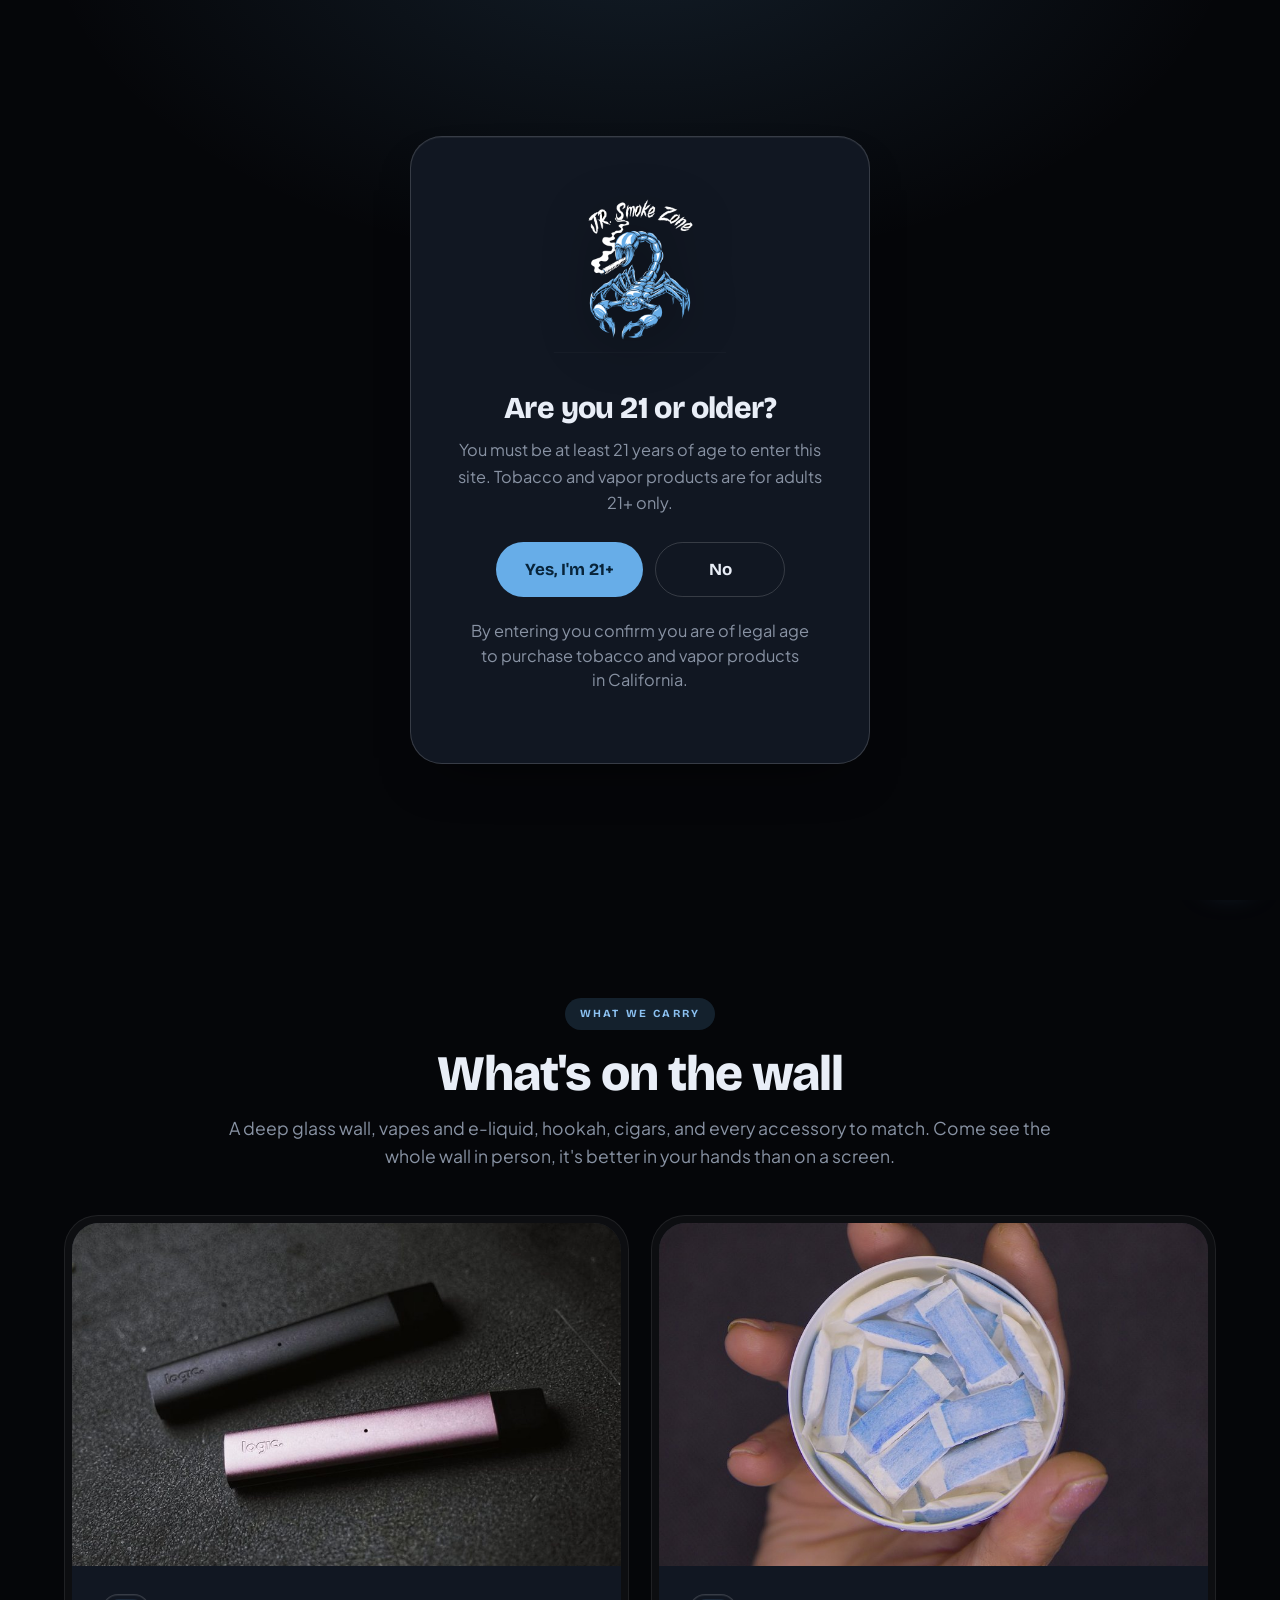
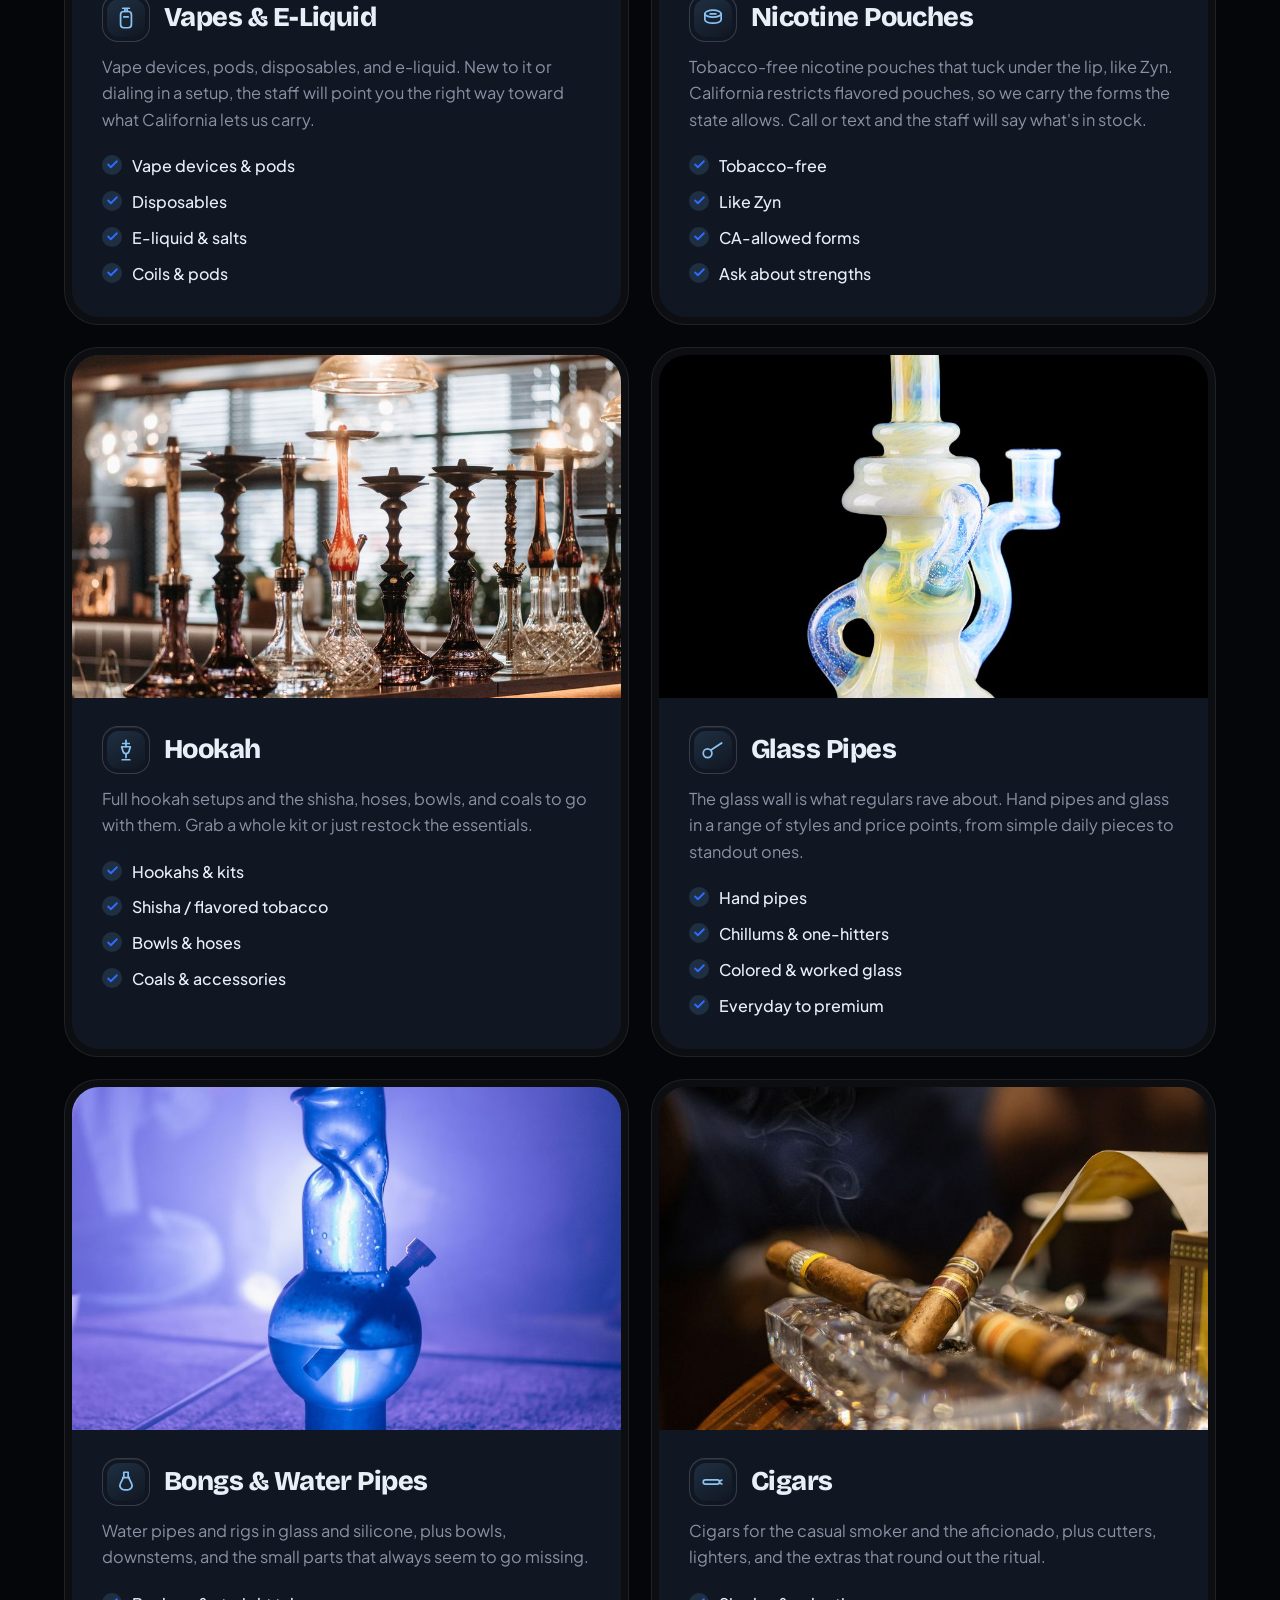
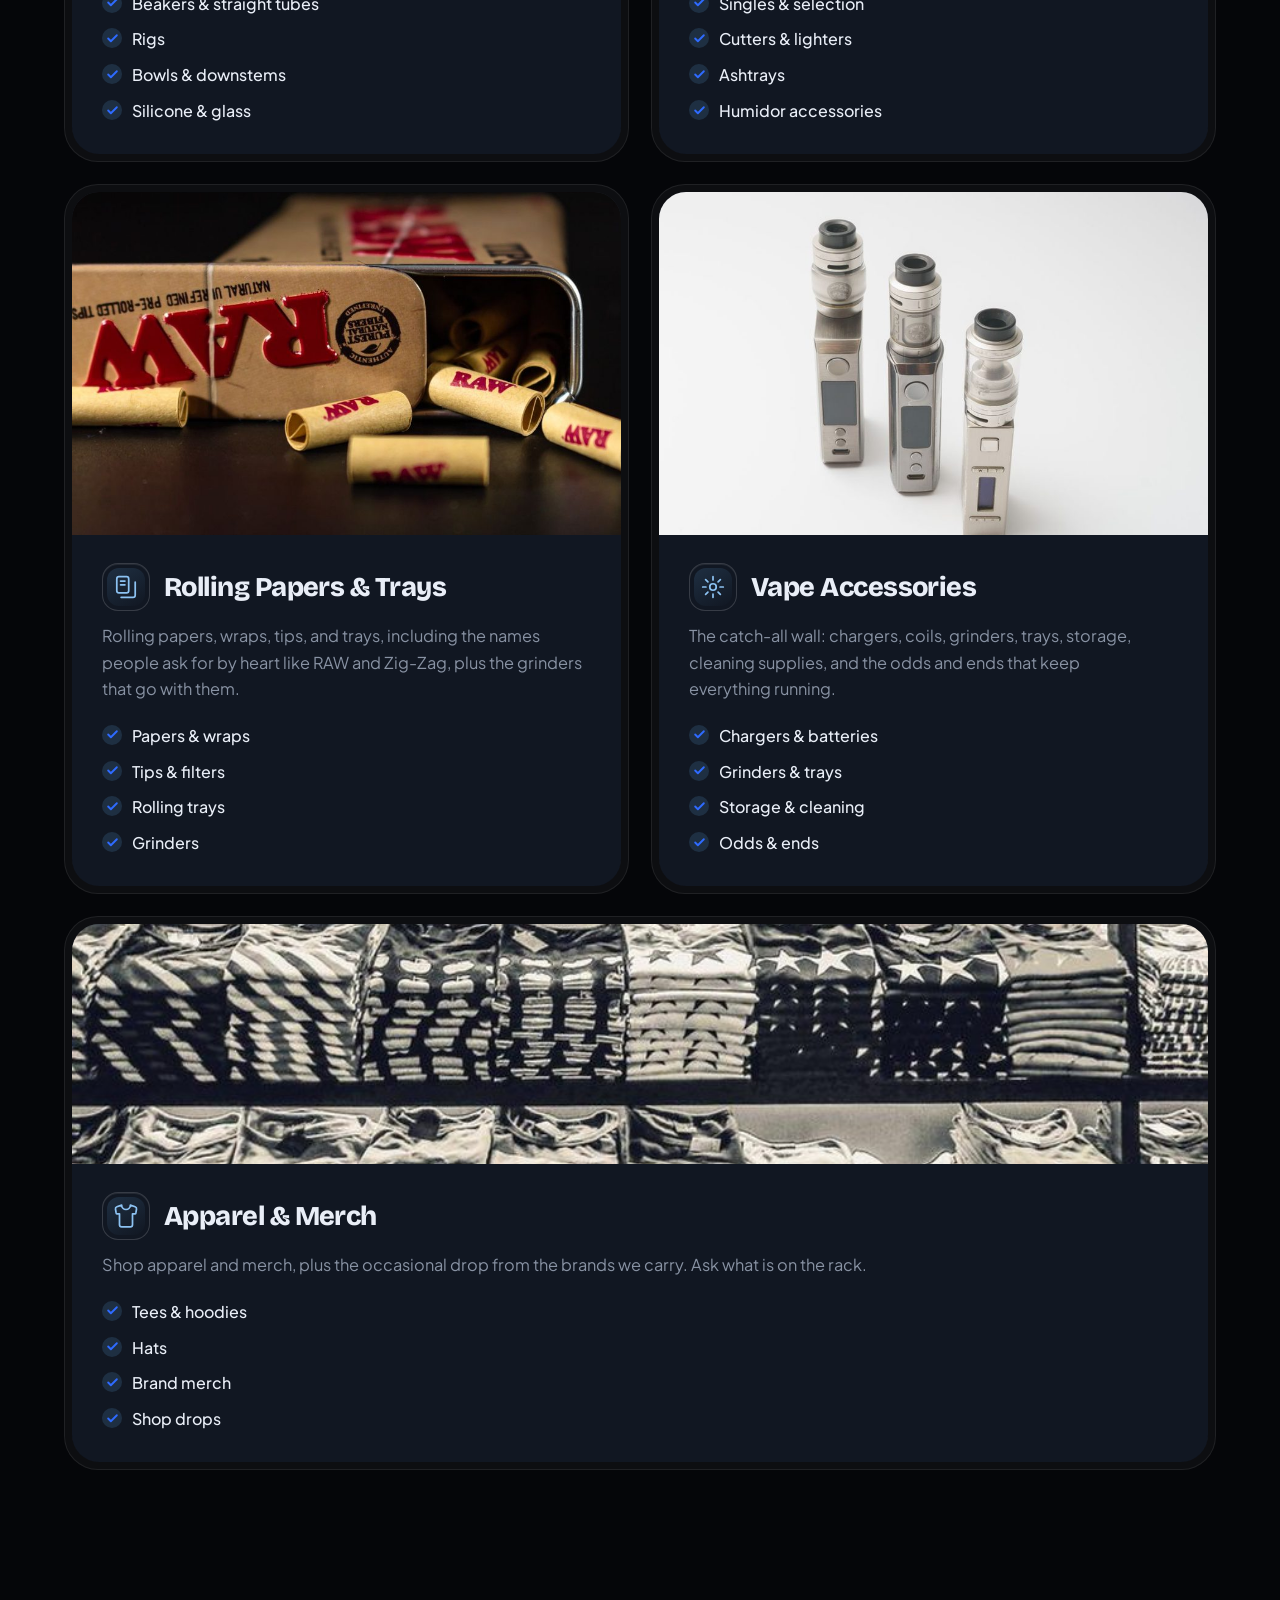
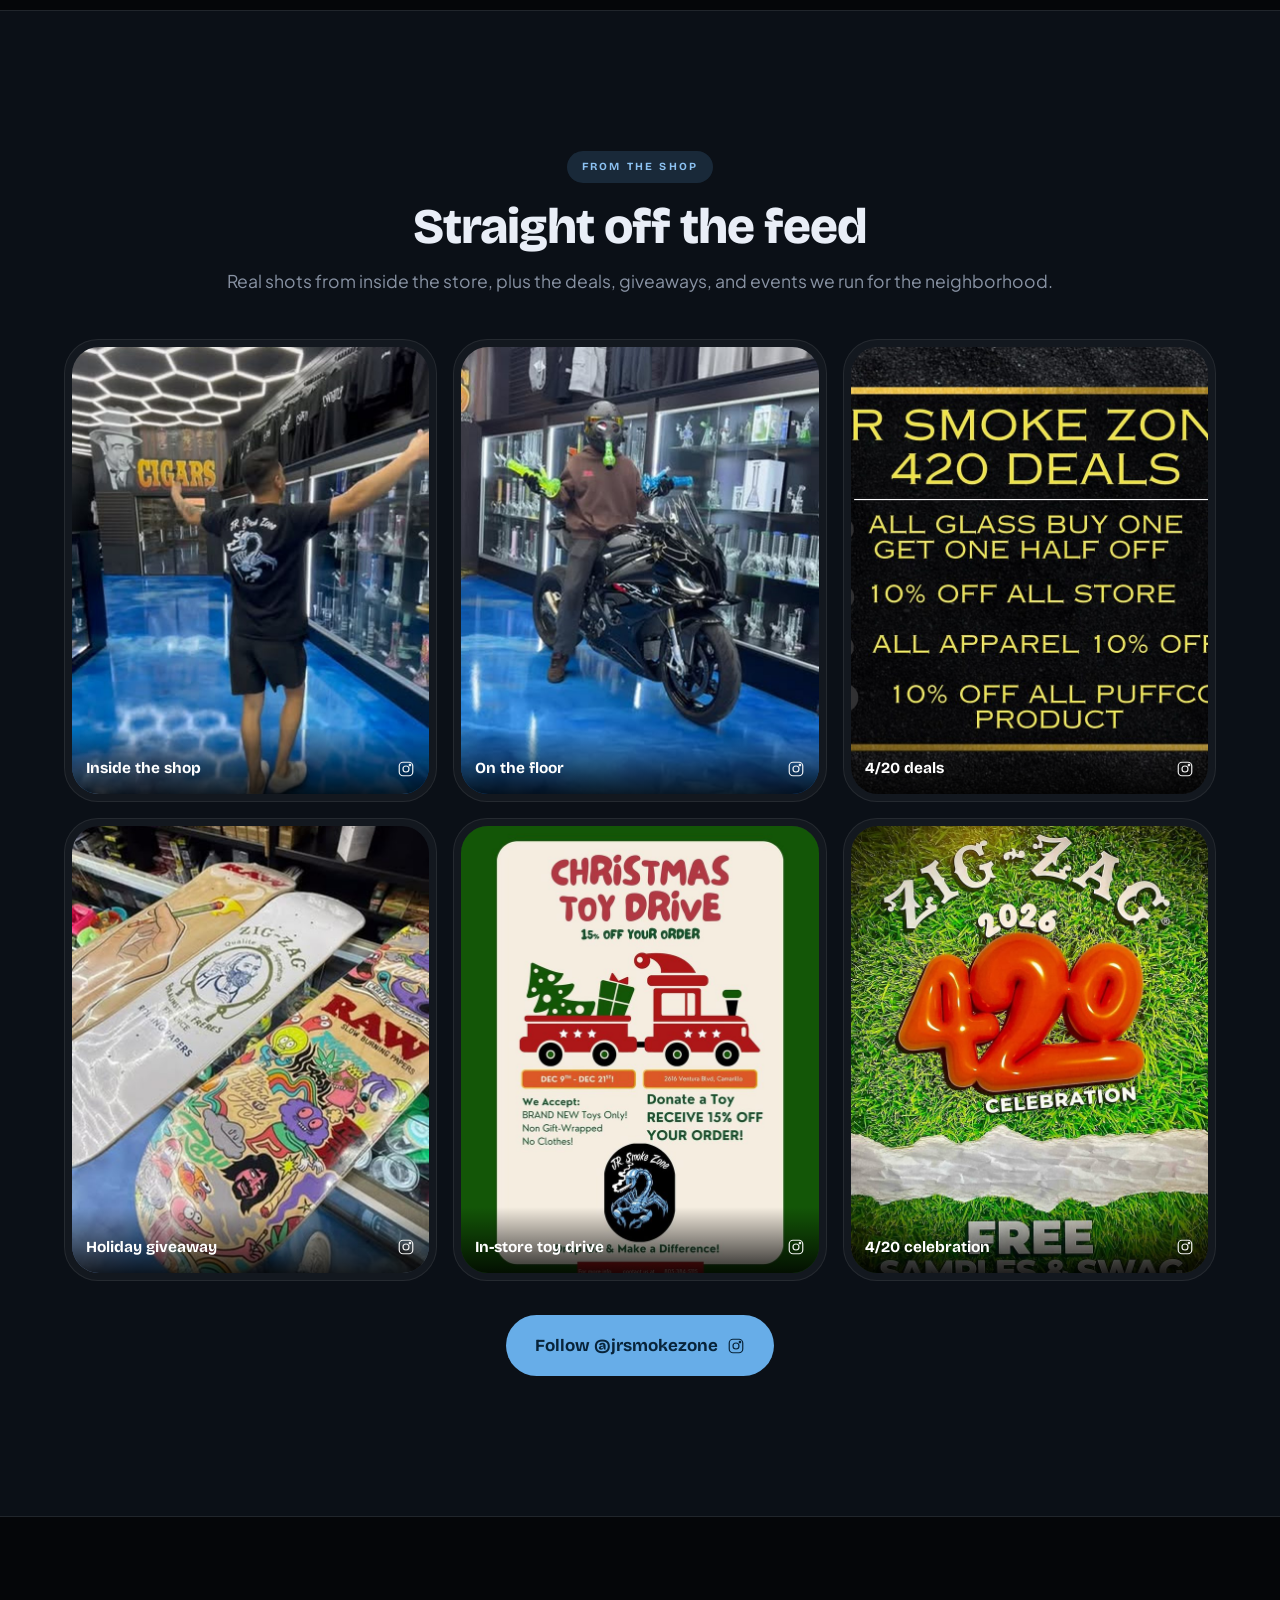
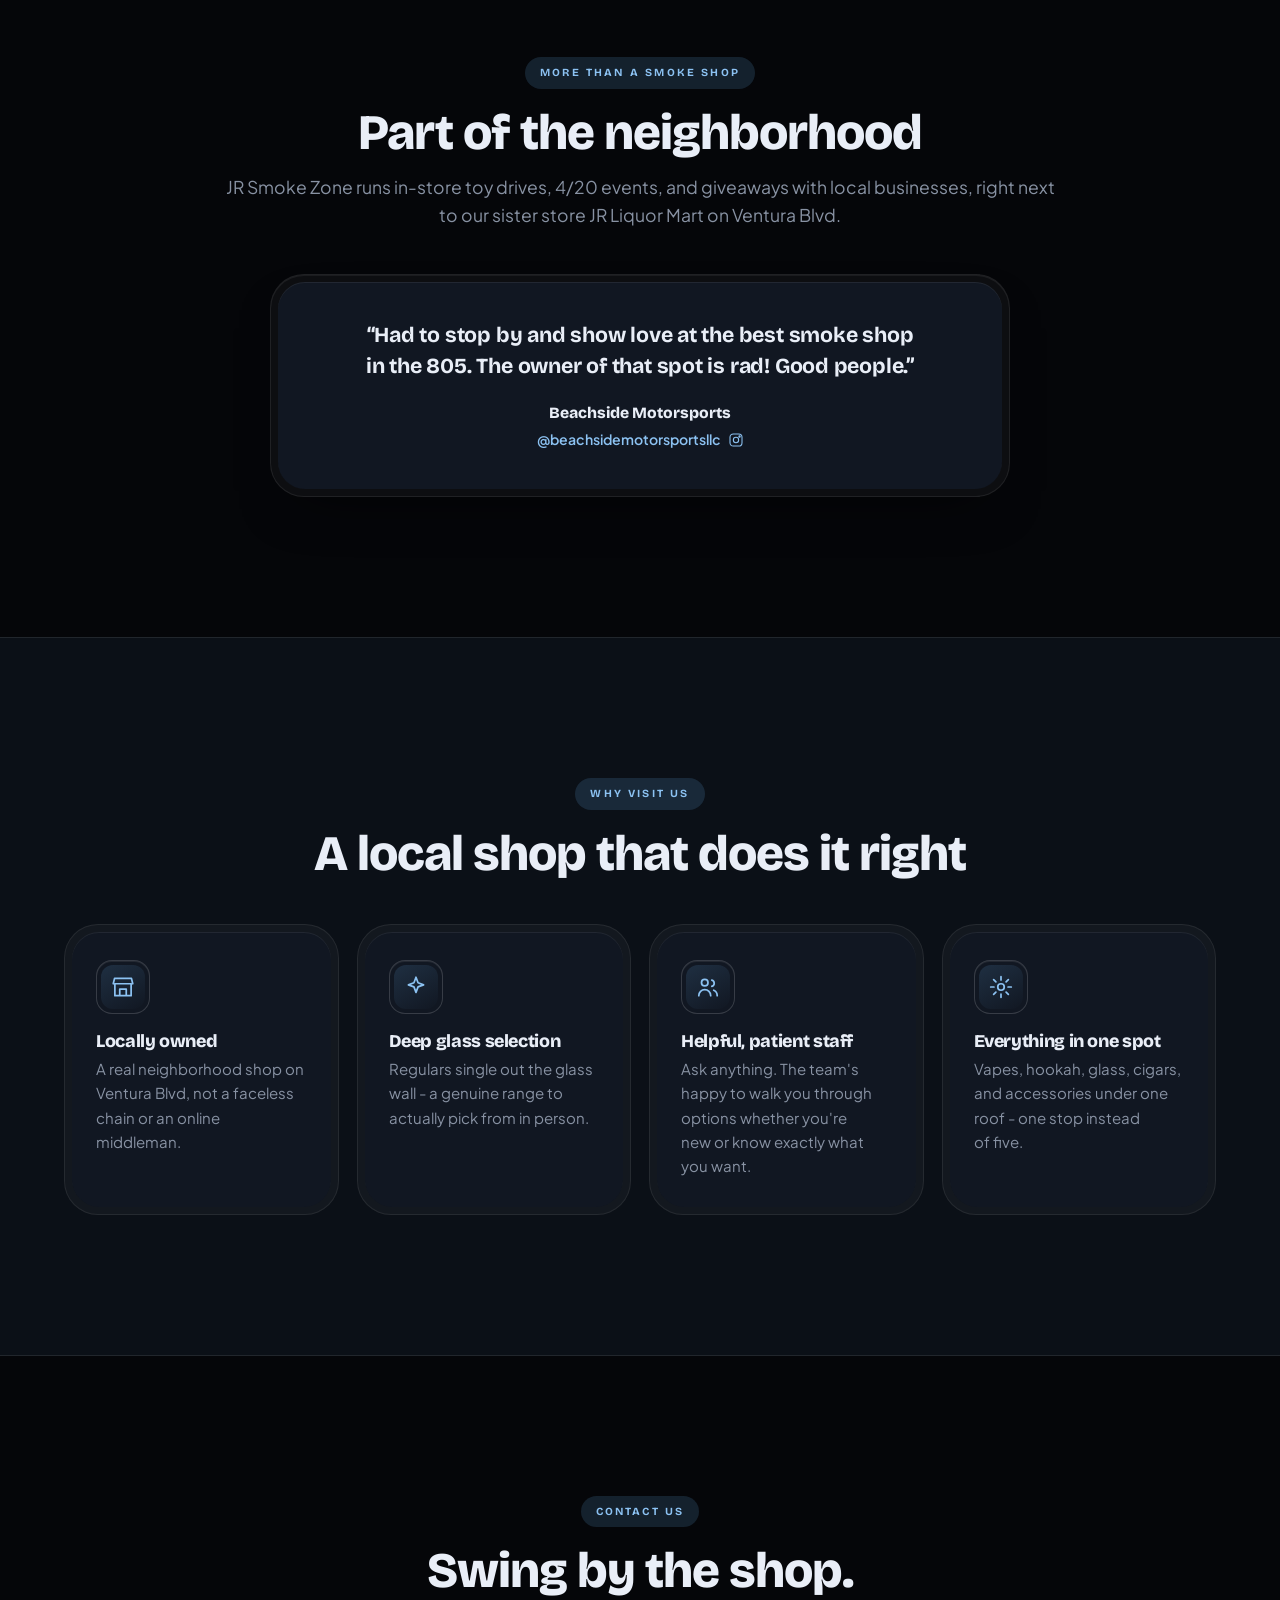
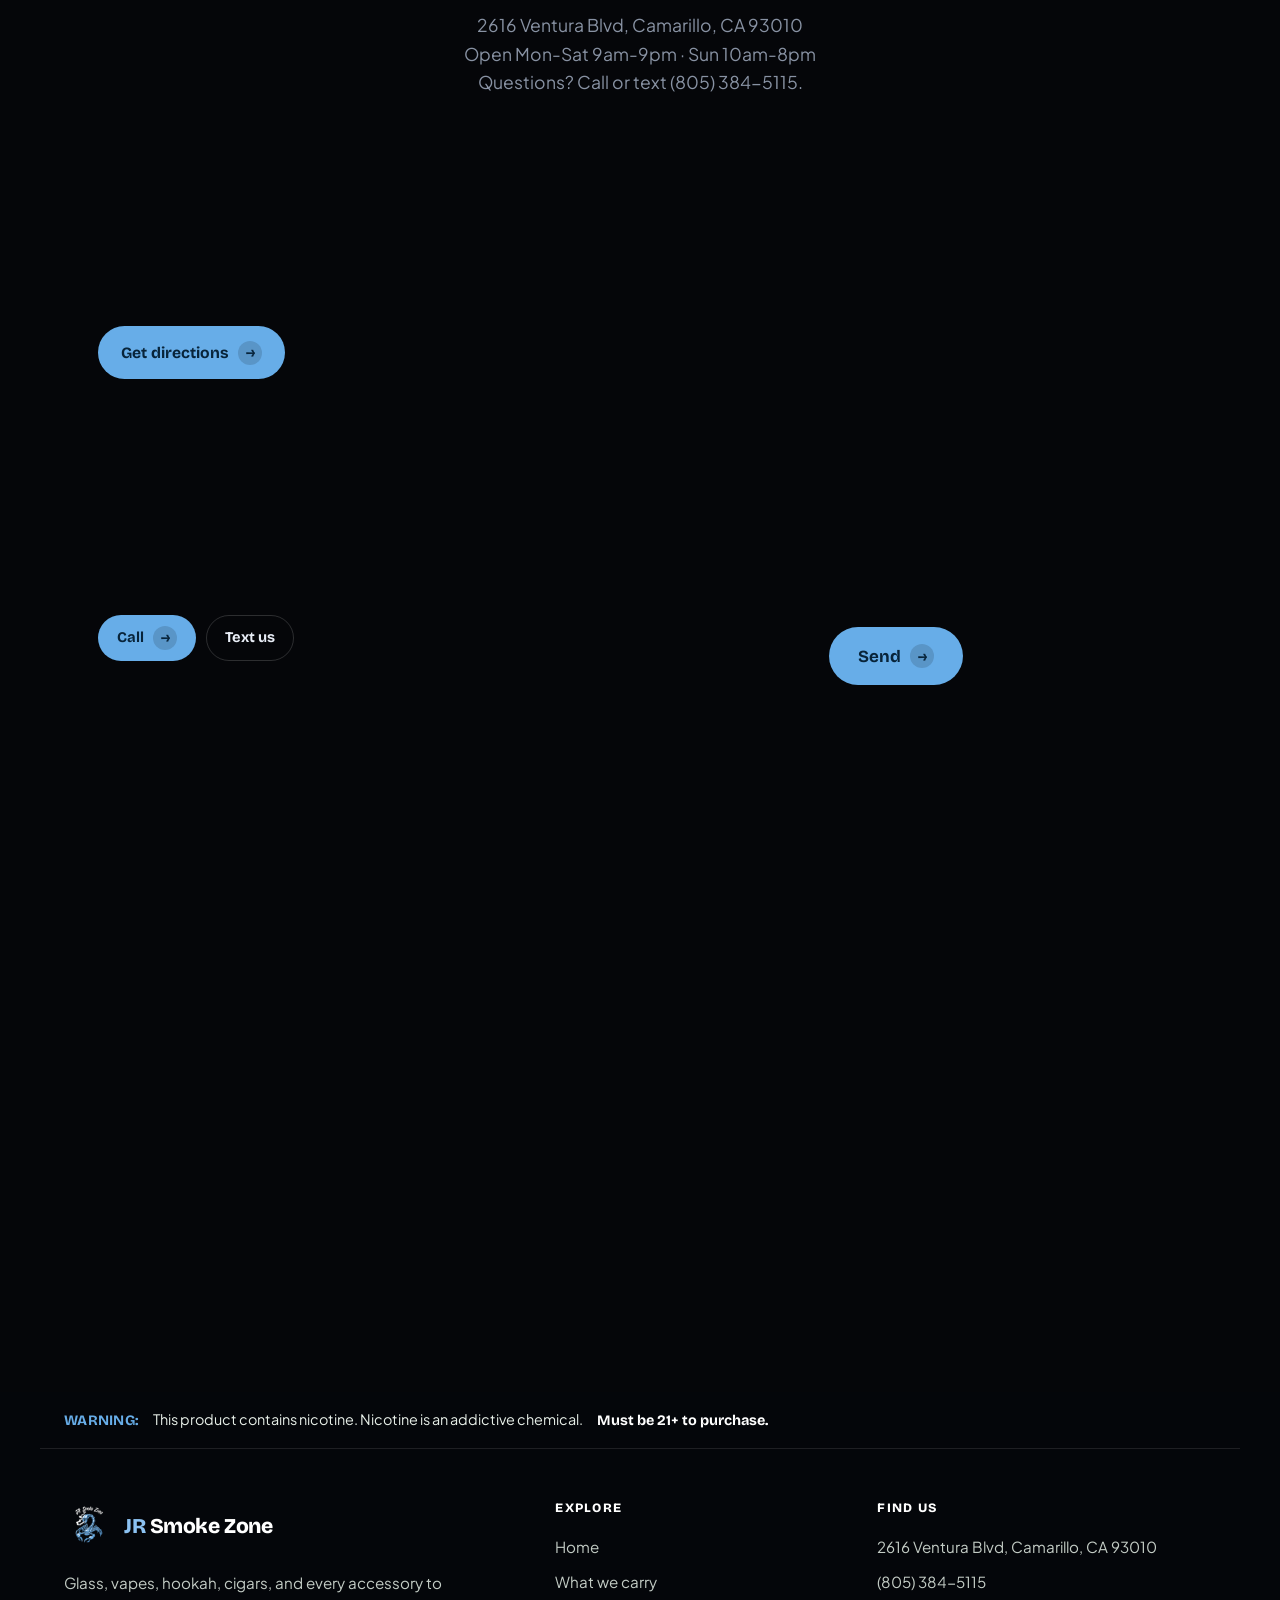
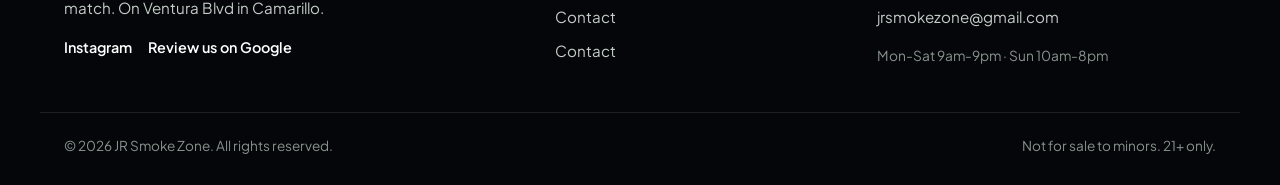
==== commit ce2665b6: "Merge to a single one-page site (home + products + contact) Mirrors the jr-liquor-mart one-page patt" ====
--- a/index.html
+++ b/index.html
@@ -34,14 +34,14 @@
 </div>
 <a class="skip" href="#main">Skip to content</a><div class="nav-shell"><header class="nav"><div class="nav-in">
   <a class="brand " href="index.html" aria-label="JR Smoke Zone home"><span class="brand-badge"><img class="brand-ic" src="assets/logo.png" alt="" width="46" height="46"></span><span class="wordmark"><span class="wm-jr">JR</span> Smoke Zone</span></a>
-  <nav class="nav-links"><a href="index.html" class="active">Home</a><a href="products.html">Products</a></nav>
+  <nav class="nav-links"><a href="#top" class="active">Home</a><a href="#products">What we carry</a><a href="#contact">Contact</a></nav>
   <button class="theme-toggle" type="button" aria-label="Toggle dark mode" title="Toggle theme"><svg class="sun" viewBox="0 0 24 24" aria-hidden="true"><circle cx="12" cy="12" r="4.2"/><path d="M12 2v2.4M12 19.6V22M4.2 4.2l1.7 1.7M18.1 18.1l1.7 1.7M2 12h2.4M19.6 12H22M4.2 19.8l1.7-1.7M18.1 5.9l1.7-1.7"/></svg><svg class="moon" viewBox="0 0 24 24" aria-hidden="true"><path d="M20 14.5A8 8 0 1 1 9.5 4a6.5 6.5 0 0 0 10.5 10.5Z"/></svg></button>
-  <a class="btn btn-primary btn-sm nav-cta cta-anim" href="contact.html">Contact Us<span class="btn-ic">&rarr;</span></a>
+  <a class="btn btn-primary btn-sm nav-cta cta-anim" href="#contact">Contact Us<span class="btn-ic">&rarr;</span></a>
   <button class="burger" aria-label="Menu" aria-expanded="false"><span></span><span></span><span></span></button>
 </div></header></div>
-<div class="mobile-menu" id="mobile-menu"><a href="index.html">Home</a><a href="products.html">Products</a><a class="btn btn-primary cta-anim" href="contact.html">Contact Us<span class="btn-ic">&rarr;</span></a><button class="theme-toggle" type="button" aria-label="Toggle dark mode" title="Toggle theme"><svg class="sun" viewBox="0 0 24 24" aria-hidden="true"><circle cx="12" cy="12" r="4.2"/><path d="M12 2v2.4M12 19.6V22M4.2 4.2l1.7 1.7M18.1 18.1l1.7 1.7M2 12h2.4M19.6 12H22M4.2 19.8l1.7-1.7M18.1 5.9l1.7-1.7"/></svg><svg class="moon" viewBox="0 0 24 24" aria-hidden="true"><path d="M20 14.5A8 8 0 1 1 9.5 4a6.5 6.5 0 0 0 10.5 10.5Z"/></svg></button></div>
+<div class="mobile-menu" id="mobile-menu"><a href="#top">Home</a><a href="#products">What we carry</a><a href="#contact">Contact</a><a class="btn btn-primary cta-anim" href="#contact">Contact Us<span class="btn-ic">&rarr;</span></a><button class="theme-toggle" type="button" aria-label="Toggle dark mode" title="Toggle theme"><svg class="sun" viewBox="0 0 24 24" aria-hidden="true"><circle cx="12" cy="12" r="4.2"/><path d="M12 2v2.4M12 19.6V22M4.2 4.2l1.7 1.7M18.1 18.1l1.7 1.7M2 12h2.4M19.6 12H22M4.2 19.8l1.7-1.7M18.1 5.9l1.7-1.7"/></svg><svg class="moon" viewBox="0 0 24 24" aria-hidden="true"><path d="M20 14.5A8 8 0 1 1 9.5 4a6.5 6.5 0 0 0 10.5 10.5Z"/></svg></button></div>
 <main id="main">
-<section class="hero"><div class="wrap hero-in">
+<section class="hero" id="top"><div class="wrap hero-in">
   <div class="hero-copy reveal">
     <span class="eyebrow"><span class="dot"></span>Locally owned · Camarillo, CA</span>
     <h1>Your neighborhood <span class="hl">smoke shop</span></h1>
@@ -53,7 +53,7 @@
     </div>
     <div class="hero-btns">
       <a class="btn btn-primary btn-lg cta-anim" href="https://www.google.com/maps/search/?api=1&query=2616+Ventura+Blvd%2C+Camarillo%2C+CA+93010" target="_blank" rel="noopener">Get directions<span class="btn-ic">&rarr;</span></a>
-      <a class="btn btn-ghost btn-lg" href="products.html">Browse products</a>
+      <a class="btn btn-ghost btn-lg" href="#products">Browse products</a>
     </div>
   </div>
   <aside class="hero-logo reveal d1">
@@ -66,38 +66,56 @@
   <div class="marquee"><div class="marquee-track"><span class="mq-chip">Vapes</span><span class="mq-chip">E-Liquid</span><span class="mq-chip">Nicotine Pouches</span><span class="mq-chip">Zyn</span><span class="mq-chip">Hookah</span><span class="mq-chip">Shisha</span><span class="mq-chip">Glass Pipes</span><span class="mq-chip">Empire Glassworks</span><span class="mq-chip">Bongs</span><span class="mq-chip">Puffco</span><span class="mq-chip">Zig-Zag</span><span class="mq-chip">RAW</span><span class="mq-chip">Cigars</span><span class="mq-chip">Grinders</span><span class="mq-chip">Santa Cruz Shredder</span><span class="mq-chip">Zippo</span><span class="mq-chip">Formula 420</span><span class="mq-chip">Accessories</span><span class="mq-chip">Vapes</span><span class="mq-chip">E-Liquid</span><span class="mq-chip">Nicotine Pouches</span><span class="mq-chip">Zyn</span><span class="mq-chip">Hookah</span><span class="mq-chip">Shisha</span><span class="mq-chip">Glass Pipes</span><span class="mq-chip">Empire Glassworks</span><span class="mq-chip">Bongs</span><span class="mq-chip">Puffco</span><span class="mq-chip">Zig-Zag</span><span class="mq-chip">RAW</span><span class="mq-chip">Cigars</span><span class="mq-chip">Grinders</span><span class="mq-chip">Santa Cruz Shredder</span><span class="mq-chip">Zippo</span><span class="mq-chip">Formula 420</span><span class="mq-chip">Accessories</span></div></div>
 </div></section>
 
-<section class="section"><div class="wrap">
+<section class="section" id="products"><div class="wrap">
   <div class="sec-head center reveal"><span class="eyebrow">What we carry</span>
-    <h2>One shop, all of it</h2>
-    <p>From a fresh coil to a standout piece of glass, it's on the wall in Camarillo.</p></div>
-  <div class="bento stagger reveal"><a class="svc bezel" href="products.html#vape"><span class="bezel-in svc-in">
-        <span class="ic-badge"><svg class="ic-svg" viewBox="0 0 24 24" fill="none" stroke="currentColor" stroke-width="1.6" stroke-linecap="round" stroke-linejoin="round" aria-hidden="true"><path d="M9 3h6M11 3v3M13 3v3"/><rect x="7" y="6" width="10" height="15" rx="3"/><path d="M10 11h4"/></svg></span>
-        <span class="svc-copy"><h3>Vapes & E-Liquid</h3><p>Devices, pods, disposables, and e-liquid.</p>
-        <span class="svc-more">See more<span class="btn-ic">&rarr;</span></span></span></span></a><a class="svc bezel" href="products.html#pouch"><span class="bezel-in svc-in">
-        <span class="ic-badge"><svg class="ic-svg" viewBox="0 0 24 24" fill="none" stroke="currentColor" stroke-width="1.6" stroke-linecap="round" stroke-linejoin="round" aria-hidden="true"><ellipse cx="12" cy="8" rx="7.5" ry="3.2"/><path d="M4.5 8v5.6c0 1.77 3.36 3.2 7.5 3.2s7.5-1.43 7.5-3.2V8"/><path d="M9.4 8.2h5.2"/></svg></span>
-        <span class="svc-copy"><h3>Nicotine Pouches</h3><p>Tobacco-free pouches like Zyn.</p>
-        <span class="svc-more">See more<span class="btn-ic">&rarr;</span></span></span></span></a><a class="svc bezel" href="products.html#hookah"><span class="bezel-in svc-in">
-        <span class="ic-badge"><svg class="ic-svg" viewBox="0 0 24 24" fill="none" stroke="currentColor" stroke-width="1.6" stroke-linecap="round" stroke-linejoin="round" aria-hidden="true"><path d="M12 3v6M9 6h6"/><path d="M8 9h8l-1.2 4.2a2.9 2.9 0 0 1-5.6 0z"/><path d="M12 16v3M8.5 21h7"/></svg></span>
-        <span class="svc-copy"><h3>Hookah</h3><p>Hookahs, shisha, and everything for the session.</p>
-        <span class="svc-more">See more<span class="btn-ic">&rarr;</span></span></span></span></a><a class="svc bezel" href="products.html#pipe"><span class="bezel-in svc-in">
-        <span class="ic-badge"><svg class="ic-svg" viewBox="0 0 24 24" fill="none" stroke="currentColor" stroke-width="1.6" stroke-linecap="round" stroke-linejoin="round" aria-hidden="true"><circle cx="7" cy="15" r="4"/><path d="M9.8 12.3 20 5.5"/></svg></span>
-        <span class="svc-copy"><h3>Glass Pipes</h3><p>A deep glass selection - the thing folks come back for.</p>
-        <span class="svc-more">See more<span class="btn-ic">&rarr;</span></span></span></span></a><a class="svc bezel" href="products.html#bong"><span class="bezel-in svc-in">
-        <span class="ic-badge"><svg class="ic-svg" viewBox="0 0 24 24" fill="none" stroke="currentColor" stroke-width="1.6" stroke-linecap="round" stroke-linejoin="round" aria-hidden="true"><path d="M10 3h4v4l3.2 6.4a4 4 0 0 1-3.6 5.8H10.4a4 4 0 0 1-3.6-5.8L10 7z"/><path d="M9 8h6"/></svg></span>
-        <span class="svc-copy"><h3>Bongs & Water Pipes</h3><p>Water pipes, beakers, rigs, and the parts to run them.</p>
-        <span class="svc-more">See more<span class="btn-ic">&rarr;</span></span></span></span></a><a class="svc bezel" href="products.html#cigar"><span class="bezel-in svc-in">
-        <span class="ic-badge"><svg class="ic-svg" viewBox="0 0 24 24" fill="none" stroke="currentColor" stroke-width="1.6" stroke-linecap="round" stroke-linejoin="round" aria-hidden="true"><rect x="3" y="10" width="15" height="4" rx="2"/><path d="M18 11.2l2.2-1M18 12.8l2.2 1"/></svg></span>
-        <span class="svc-copy"><h3>Cigars</h3><p>Cigars and the smoking accessories to match.</p>
-        <span class="svc-more">See more<span class="btn-ic">&rarr;</span></span></span></span></a><a class="svc bezel" href="products.html#papers"><span class="bezel-in svc-in">
-        <span class="ic-badge"><svg class="ic-svg" viewBox="0 0 24 24" fill="none" stroke="currentColor" stroke-width="1.6" stroke-linecap="round" stroke-linejoin="round" aria-hidden="true"><rect x="3.5" y="2.5" width="11" height="15" rx="2"/><path d="M7 6.5h4M7 10h4"/><path d="M7.5 21.5h11a2 2 0 0 0 2-2V7.5"/></svg></span>
-        <span class="svc-copy"><h3>Rolling Papers & Trays</h3><p>Papers, wraps, tips, and trays to keep it tidy.</p>
-        <span class="svc-more">See more<span class="btn-ic">&rarr;</span></span></span></span></a><a class="svc bezel" href="products.html#gear"><span class="bezel-in svc-in">
-        <span class="ic-badge"><svg class="ic-svg" viewBox="0 0 24 24" fill="none" stroke="currentColor" stroke-width="1.6" stroke-linecap="round" stroke-linejoin="round" aria-hidden="true"><circle cx="12" cy="12" r="3"/><path d="M12 2.5v3M12 18.5v3M2.5 12h3M18.5 12h3M5.2 5.2l2.1 2.1M16.7 16.7l2.1 2.1M18.8 5.2l-2.1 2.1M7.3 16.7l-2.1 2.1"/></svg></span>
-        <span class="svc-copy"><h3>Vape Accessories</h3><p>Chargers, coils, grinders, trays, and all the extras.</p>
-        <span class="svc-more">See more<span class="btn-ic">&rarr;</span></span></span></span></a><a class="svc bezel" href="products.html#shirt"><span class="bezel-in svc-in">
-        <span class="ic-badge"><svg class="ic-svg" viewBox="0 0 24 24" fill="none" stroke="currentColor" stroke-width="1.6" stroke-linecap="round" stroke-linejoin="round" aria-hidden="true"><path d="M20.4 3.5 16 2a4 4 0 0 1-8 0L3.6 3.5a2 2 0 0 0-1.3 2.2l.6 3.5a1 1 0 0 0 1 .8H6v10a2 2 0 0 0 2 2h8a2 2 0 0 0 2-2V10h2.1a1 1 0 0 0 1-.8l.6-3.5a2 2 0 0 0-1.3-2.2z"/></svg></span>
-        <span class="svc-copy"><h3>Apparel & Merch</h3><p>Shirts, hats, and shop merch.</p>
-        <span class="svc-more">See more<span class="btn-ic">&rarr;</span></span></span></span></a></div>
+    <h2>What's on the wall</h2>
+    <p>A deep glass wall, vapes and e-liquid, hookah, cigars, and every accessory to match. Come see the whole wall in person, it's better in your hands than on a screen.</p></div>
+  <div class="prod-grid stagger reveal"><article class="prod-card bezel reveal" id="vape"><div class="bezel-in">
+        <div class="prod-photo"><img src="assets/products/vape.jpg" alt="Vapes & E-Liquid at JR Smoke Zone" width="900" height="720"></div>
+        <div class="prod-body">
+          <div class="prod-head"><span class="ic-badge"><svg class="ic-svg" viewBox="0 0 24 24" fill="none" stroke="currentColor" stroke-width="1.6" stroke-linecap="round" stroke-linejoin="round" aria-hidden="true"><path d="M9 3h6M11 3v3M13 3v3"/><rect x="7" y="6" width="10" height="15" rx="3"/><path d="M10 11h4"/></svg></span><h2>Vapes & E-Liquid</h2></div>
+          <p>Vape devices, pods, disposables, and e-liquid. New to it or dialing in a setup, the staff will point you the right way toward what California lets us carry.</p><ul class="ticks"><li>Vape devices & pods</li><li>Disposables</li><li>E-liquid & salts</li><li>Coils & pods</li></ul>
+        </div></div></article><article class="prod-card bezel reveal" id="pouch"><div class="bezel-in">
+        <div class="prod-photo"><img src="assets/products/pouches.jpg" alt="Nicotine Pouches at JR Smoke Zone" width="900" height="720"></div>
+        <div class="prod-body">
+          <div class="prod-head"><span class="ic-badge"><svg class="ic-svg" viewBox="0 0 24 24" fill="none" stroke="currentColor" stroke-width="1.6" stroke-linecap="round" stroke-linejoin="round" aria-hidden="true"><ellipse cx="12" cy="8" rx="7.5" ry="3.2"/><path d="M4.5 8v5.6c0 1.77 3.36 3.2 7.5 3.2s7.5-1.43 7.5-3.2V8"/><path d="M9.4 8.2h5.2"/></svg></span><h2>Nicotine Pouches</h2></div>
+          <p>Tobacco-free nicotine pouches that tuck under the lip, like Zyn. California restricts flavored pouches, so we carry the forms the state allows. Call or text and the staff will say what's in stock.</p><ul class="ticks"><li>Tobacco-free</li><li>Like Zyn</li><li>CA-allowed forms</li><li>Ask about strengths</li></ul>
+        </div></div></article><article class="prod-card bezel reveal" id="hookah"><div class="bezel-in">
+        <div class="prod-photo"><img src="assets/products/hookah.jpg" alt="Hookah at JR Smoke Zone" width="900" height="720"></div>
+        <div class="prod-body">
+          <div class="prod-head"><span class="ic-badge"><svg class="ic-svg" viewBox="0 0 24 24" fill="none" stroke="currentColor" stroke-width="1.6" stroke-linecap="round" stroke-linejoin="round" aria-hidden="true"><path d="M12 3v6M9 6h6"/><path d="M8 9h8l-1.2 4.2a2.9 2.9 0 0 1-5.6 0z"/><path d="M12 16v3M8.5 21h7"/></svg></span><h2>Hookah</h2></div>
+          <p>Full hookah setups and the shisha, hoses, bowls, and coals to go with them. Grab a whole kit or just restock the essentials.</p><ul class="ticks"><li>Hookahs & kits</li><li>Shisha / flavored tobacco</li><li>Bowls & hoses</li><li>Coals & accessories</li></ul>
+        </div></div></article><article class="prod-card bezel reveal" id="pipe"><div class="bezel-in">
+        <div class="prod-photo"><img src="assets/products/pipe.jpg" alt="Glass Pipes at JR Smoke Zone" width="900" height="720"></div>
+        <div class="prod-body">
+          <div class="prod-head"><span class="ic-badge"><svg class="ic-svg" viewBox="0 0 24 24" fill="none" stroke="currentColor" stroke-width="1.6" stroke-linecap="round" stroke-linejoin="round" aria-hidden="true"><circle cx="7" cy="15" r="4"/><path d="M9.8 12.3 20 5.5"/></svg></span><h2>Glass Pipes</h2></div>
+          <p>The glass wall is what regulars rave about. Hand pipes and glass in a range of styles and price points, from simple daily pieces to standout ones.</p><ul class="ticks"><li>Hand pipes</li><li>Chillums & one-hitters</li><li>Colored & worked glass</li><li>Everyday to premium</li></ul>
+        </div></div></article><article class="prod-card bezel reveal" id="bong"><div class="bezel-in">
+        <div class="prod-photo"><img src="assets/products/bong.jpg" alt="Bongs & Water Pipes at JR Smoke Zone" width="900" height="720"></div>
+        <div class="prod-body">
+          <div class="prod-head"><span class="ic-badge"><svg class="ic-svg" viewBox="0 0 24 24" fill="none" stroke="currentColor" stroke-width="1.6" stroke-linecap="round" stroke-linejoin="round" aria-hidden="true"><path d="M10 3h4v4l3.2 6.4a4 4 0 0 1-3.6 5.8H10.4a4 4 0 0 1-3.6-5.8L10 7z"/><path d="M9 8h6"/></svg></span><h2>Bongs & Water Pipes</h2></div>
+          <p>Water pipes and rigs in glass and silicone, plus bowls, downstems, and the small parts that always seem to go missing.</p><ul class="ticks"><li>Beakers & straight tubes</li><li>Rigs</li><li>Bowls & downstems</li><li>Silicone & glass</li></ul>
+        </div></div></article><article class="prod-card bezel reveal" id="cigar"><div class="bezel-in">
+        <div class="prod-photo"><img src="assets/products/cigar.jpg" alt="Cigars at JR Smoke Zone" width="900" height="720"></div>
+        <div class="prod-body">
+          <div class="prod-head"><span class="ic-badge"><svg class="ic-svg" viewBox="0 0 24 24" fill="none" stroke="currentColor" stroke-width="1.6" stroke-linecap="round" stroke-linejoin="round" aria-hidden="true"><rect x="3" y="10" width="15" height="4" rx="2"/><path d="M18 11.2l2.2-1M18 12.8l2.2 1"/></svg></span><h2>Cigars</h2></div>
+          <p>Cigars for the casual smoker and the aficionado, plus cutters, lighters, and the extras that round out the ritual.</p><ul class="ticks"><li>Singles & selection</li><li>Cutters & lighters</li><li>Ashtrays</li><li>Humidor accessories</li></ul>
+        </div></div></article><article class="prod-card bezel reveal" id="papers"><div class="bezel-in">
+        <div class="prod-photo"><img src="assets/products/papers.jpg" alt="Rolling Papers & Trays at JR Smoke Zone" width="900" height="720"></div>
+        <div class="prod-body">
+          <div class="prod-head"><span class="ic-badge"><svg class="ic-svg" viewBox="0 0 24 24" fill="none" stroke="currentColor" stroke-width="1.6" stroke-linecap="round" stroke-linejoin="round" aria-hidden="true"><rect x="3.5" y="2.5" width="11" height="15" rx="2"/><path d="M7 6.5h4M7 10h4"/><path d="M7.5 21.5h11a2 2 0 0 0 2-2V7.5"/></svg></span><h2>Rolling Papers & Trays</h2></div>
+          <p>Rolling papers, wraps, tips, and trays, including the names people ask for by heart like RAW and Zig-Zag, plus the grinders that go with them.</p><ul class="ticks"><li>Papers & wraps</li><li>Tips & filters</li><li>Rolling trays</li><li>Grinders</li></ul>
+        </div></div></article><article class="prod-card bezel reveal" id="gear"><div class="bezel-in">
+        <div class="prod-photo"><img src="assets/products/gear.jpg" alt="Vape Accessories at JR Smoke Zone" width="900" height="720"></div>
+        <div class="prod-body">
+          <div class="prod-head"><span class="ic-badge"><svg class="ic-svg" viewBox="0 0 24 24" fill="none" stroke="currentColor" stroke-width="1.6" stroke-linecap="round" stroke-linejoin="round" aria-hidden="true"><circle cx="12" cy="12" r="3"/><path d="M12 2.5v3M12 18.5v3M2.5 12h3M18.5 12h3M5.2 5.2l2.1 2.1M16.7 16.7l2.1 2.1M18.8 5.2l-2.1 2.1M7.3 16.7l-2.1 2.1"/></svg></span><h2>Vape Accessories</h2></div>
+          <p>The catch-all wall: chargers, coils, grinders, trays, storage, cleaning supplies, and the odds and ends that keep everything running.</p><ul class="ticks"><li>Chargers & batteries</li><li>Grinders & trays</li><li>Storage & cleaning</li><li>Odds & ends</li></ul>
+        </div></div></article><article class="prod-card bezel reveal" id="shirt"><div class="bezel-in">
+        <div class="prod-photo"><img src="assets/products/apparel.jpg" alt="Apparel & Merch at JR Smoke Zone" width="900" height="720"></div>
+        <div class="prod-body">
+          <div class="prod-head"><span class="ic-badge"><svg class="ic-svg" viewBox="0 0 24 24" fill="none" stroke="currentColor" stroke-width="1.6" stroke-linecap="round" stroke-linejoin="round" aria-hidden="true"><path d="M20.4 3.5 16 2a4 4 0 0 1-8 0L3.6 3.5a2 2 0 0 0-1.3 2.2l.6 3.5a1 1 0 0 0 1 .8H6v10a2 2 0 0 0 2 2h8a2 2 0 0 0 2-2V10h2.1a1 1 0 0 0 1-.8l.6-3.5a2 2 0 0 0-1.3-2.2z"/></svg></span><h2>Apparel & Merch</h2></div>
+          <p>Shop apparel and merch, plus the occasional drop from the brands we carry. Ask what is on the rack.</p><ul class="ticks"><li>Tees & hoodies</li><li>Hats</li><li>Brand merch</li><li>Shop drops</li></ul>
+        </div></div></article></div>
 </div></section>
 
 <section class="section band"><div class="wrap">
@@ -141,18 +159,61 @@
   <div class="sec-head center reveal"><span class="eyebrow">Why visit us</span><h2>A local shop that does it right</h2></div>
   <div class="feat-grid stagger reveal"><div class="feat bezel"><div class="bezel-in feat-in"><span class="ic-badge"><svg class="ic-svg" viewBox="0 0 24 24" fill="none" stroke="currentColor" stroke-width="1.6" stroke-linecap="round" stroke-linejoin="round" aria-hidden="true"><path d="M3 9l1.2-5h15.6L21 9M4.5 9v11h15V9M4.5 9h15M9 20v-6h6v6"/></svg></span><h3>Locally owned</h3><p>A real neighborhood shop on Ventura Blvd, not a faceless chain or an online middleman.</p></div></div><div class="feat bezel"><div class="bezel-in feat-in"><span class="ic-badge"><svg class="ic-svg" viewBox="0 0 24 24" fill="none" stroke="currentColor" stroke-width="1.6" stroke-linecap="round" stroke-linejoin="round" aria-hidden="true"><path d="M12 3l1.9 5.1L19 10l-5.1 1.9L12 17l-1.9-5.1L5 10l5.1-1.9z"/></svg></span><h3>Deep glass selection</h3><p>Regulars single out the glass wall - a genuine range to actually pick from in person.</p></div></div><div class="feat bezel"><div class="bezel-in feat-in"><span class="ic-badge"><svg class="ic-svg" viewBox="0 0 24 24" fill="none" stroke="currentColor" stroke-width="1.6" stroke-linecap="round" stroke-linejoin="round" aria-hidden="true"><circle cx="9" cy="8" r="3"/><path d="M3.5 20a5.5 5.5 0 0 1 11 0M15.5 5.6a3 3 0 0 1 0 5.8M20.5 20a5.5 5.5 0 0 0-3.2-5"/></svg></span><h3>Helpful, patient staff</h3><p>Ask anything. The team's happy to walk you through options whether you're new or know exactly what you want.</p></div></div><div class="feat bezel"><div class="bezel-in feat-in"><span class="ic-badge"><svg class="ic-svg" viewBox="0 0 24 24" fill="none" stroke="currentColor" stroke-width="1.6" stroke-linecap="round" stroke-linejoin="round" aria-hidden="true"><circle cx="12" cy="12" r="3"/><path d="M12 2.5v3M12 18.5v3M2.5 12h3M18.5 12h3M5.2 5.2l2.1 2.1M16.7 16.7l2.1 2.1M18.8 5.2l-2.1 2.1M7.3 16.7l-2.1 2.1"/></svg></span><h3>Everything in one spot</h3><p>Vapes, hookah, glass, cigars, and accessories under one roof - one stop instead of five.</p></div></div></div>
 </div></section>
-</main>
-<section class="cta-band"><div class="wrap"><div class="cta-card reveal">
-  <div class="cta-copy">
-    <span class="eyebrow eyebrow-light">Come see us</span>
-    <h2>Swing by the shop.</h2>
-    <p><a href="https://www.google.com/maps/search/?api=1&query=2616+Ventura+Blvd%2C+Camarillo%2C+CA+93010" target="_blank" rel="noopener">2616 Ventura Blvd, Camarillo, CA 93010</a><br>Open Mon-Sat 9am-9pm · Sun 10am-8pm<br>Questions? Call or text <a href="tel:+18053845115">(805) 384-5115</a>.</p>
-  </div>
-  <div class="cta-btns">
-    <a class="btn btn-glow btn-lg cta-anim" href="https://www.google.com/maps/search/?api=1&query=2616+Ventura+Blvd%2C+Camarillo%2C+CA+93010" target="_blank" rel="noopener">Get directions<span class="btn-ic">&rarr;</span></a>
-    <a class="btn btn-ghost-light btn-lg" href="tel:+18053845115">Call the shop</a>
-  </div>
-</div></div></section><footer>
+
+<section class="section" id="contact"><div class="wrap">
+  <div class="sec-head center reveal"><span class="eyebrow">Contact us</span><h2>Swing by the shop.</h2>
+    <p><a href="https://www.google.com/maps/search/?api=1&query=2616+Ventura+Blvd%2C+Camarillo%2C+CA+93010" target="_blank" rel="noopener">2616 Ventura Blvd, Camarillo, CA 93010</a><br>Open Mon-Sat 9am-9pm · Sun 10am-8pm<br>Questions? Call or text <a href="tel:+18053845115">(805) 384-5115</a>.</p></div>
+  <div class="visit-in">
+  <div class="visit-info reveal">
+    <div class="vcard bezel"><div class="bezel-in vcard-in">
+      <span class="ic-badge"><svg class="ic-svg" viewBox="0 0 24 24" fill="none" stroke="currentColor" stroke-width="1.6" stroke-linecap="round" stroke-linejoin="round" aria-hidden="true"><path d="M20 10c0 6-8 12-8 12s-8-6-8-12a8 8 0 0 1 16 0z"/><circle cx="12" cy="10" r="2.5"/></svg></span>
+      <h3>Address</h3>
+      <p><a class="addr-link" href="https://www.google.com/maps/search/?api=1&query=2616+Ventura+Blvd%2C+Camarillo%2C+CA+93010" target="_blank" rel="noopener">2616 Ventura Blvd, Camarillo, CA 93010</a></p>
+      <a class="btn btn-primary cta-anim" href="https://www.google.com/maps/search/?api=1&query=2616+Ventura+Blvd%2C+Camarillo%2C+CA+93010" target="_blank" rel="noopener">Get directions<span class="btn-ic">&rarr;</span></a>
+    </div></div>
+    <div class="vcard bezel"><div class="bezel-in vcard-in">
+      <span class="ic-badge"><svg class="ic-svg" viewBox="0 0 24 24" fill="none" stroke="currentColor" stroke-width="1.6" stroke-linecap="round" stroke-linejoin="round" aria-hidden="true"><circle cx="12" cy="12" r="9"/><path d="M12 7v5.2l3.4 2"/></svg></span>
+      <h3>Hours</h3>
+      <div class="hours"><div class="hr-row"><span>Mon-Sat</span><strong>9am - 9pm</strong></div><div class="hr-row"><span>Sun</span><strong>10am - 8pm</strong></div></div>
+    </div></div>
+    <div class="vcard bezel"><div class="bezel-in vcard-in">
+      <span class="ic-badge"><svg class="ic-svg" viewBox="0 0 24 24" fill="none" stroke="currentColor" stroke-width="1.6" stroke-linecap="round" stroke-linejoin="round" aria-hidden="true"><path d="M5 4h4l2 5-2.5 1.5a11 11 0 0 0 5 5L15 13l5 2v4a2 2 0 0 1-2 2A16 16 0 0 1 3 6a2 2 0 0 1 2-2z"/></svg></span>
+      <h3>Call or text</h3>
+      <a class="big-phone" href="tel:+18053845115">(805) 384-5115</a>
+      <div class="ct-btns">
+        <a class="btn btn-primary btn-sm cta-anim" href="tel:+18053845115">Call<span class="btn-ic">&rarr;</span></a>
+        <a class="btn btn-ghost btn-sm" href="sms:+18053845115">Text us</a>
+      </div>
+      <a class="v-mail" href="mailto:jrsmokezone@gmail.com">jrsmokezone@gmail.com</a>
+    </div></div>
+    <div class="vcard bezel"><div class="bezel-in vcard-in">
+      <span class="ic-badge"><svg class="ic-svg" viewBox="0 0 24 24" fill="none" stroke="currentColor" stroke-width="1.6" stroke-linecap="round" stroke-linejoin="round" aria-hidden="true"><path d="M3 9l1.2-5h15.6L21 9M4.5 9v11h15V9M4.5 9h15M9 20v-6h6v6"/></svg></span>
+      <h3>Good to know</h3>
+      <div class="amenities"><span class="amen"><span class="amen-ic"><svg class="ic-svg" viewBox="0 0 24 24" fill="none" stroke="currentColor" stroke-width="1.6" stroke-linecap="round" stroke-linejoin="round" aria-hidden="true"><circle cx="13" cy="4.2" r="1.7"/><path d="M13 6v6h5l2.2 5M13 12a5.2 5.2 0 1 0 4.4 8"/></svg></span>Wheelchair accessible</span><span class="amen"><span class="amen-ic"><svg class="ic-svg" viewBox="0 0 24 24" fill="none" stroke="currentColor" stroke-width="1.6" stroke-linecap="round" stroke-linejoin="round" aria-hidden="true"><rect x="3" y="6" width="18" height="12" rx="2"/><path d="M3 10h18M7 15h4"/></svg></span>Accepts credit cards</span><span class="amen"><span class="amen-ic"><svg class="ic-svg" viewBox="0 0 24 24" fill="none" stroke="currentColor" stroke-width="1.6" stroke-linecap="round" stroke-linejoin="round" aria-hidden="true"><circle cx="6" cy="16.5" r="3.5"/><circle cx="18" cy="16.5" r="3.5"/><path d="M6 16.5l4-8h5.5l-2.5 8M9.5 8.5H13"/></svg></span>Bike parking</span></div>
+      <a class="v-ig" href="https://www.instagram.com/jrsmokezone/" target="_blank" rel="noopener">Follow on Instagram &rarr;</a>
+      <a class="v-review" href="https://search.google.com/local/writereview?placeid=ChIJ1zLRvUY36IARvegtzyQTNKQ" target="_blank" rel="noopener"><svg class="ic-svg" viewBox="0 0 24 24" fill="none" stroke="currentColor" stroke-width="1.6" stroke-linecap="round" stroke-linejoin="round" aria-hidden="true"><path d="M12 3l2.5 5.9 6.4.5-4.9 4.2 1.5 6.2L12 16.9 6.5 20l1.5-6.2L3 9.6l6.4-.5z"/></svg>Review us on Google</a>
+    </div></div>
+  </div>
+
+  <aside class="visit-form reveal d1">
+    <h3>Send us a message</h3>
+    <p>Got a question about a product or hours? Drop us a line.</p>
+    <form class="cform" action="https://formsubmit.co/jrsmokezone@gmail.com" method="POST">
+      <input type="hidden" name="_subject" value="New message from the JR Smoke Zone website">
+      <input type="hidden" name="_template" value="table">
+      <input type="text" name="_honey" style="display:none">
+      <label>Name<input name="name" required></label>
+      <label>Email<input name="email" type="email" required></label>
+      <label>Message<textarea name="message" rows="5" placeholder="Your question..."></textarea></label>
+      <button class="btn btn-primary btn-lg" type="submit">Send<span class="btn-ic">&rarr;</span></button>
+      <p class="form-fine">Prefer to talk? Call or text (805) 384-5115.</p>
+    </form>
+  </aside>
+  </div>
+</div></section>
+
+<section class="map-sec"><iframe src="https://www.google.com/maps?q=2616+Ventura+Blvd%2C+Camarillo%2C+CA+93010&output=embed" title="JR Smoke Zone location map" loading="lazy" referrerpolicy="no-referrer-when-downgrade"></iframe></section>
+</main><footer>
 <div class="wrap warn-bar">
   <strong>WARNING:</strong> This product contains nicotine. Nicotine is an addictive chemical.
   <span class="warn-age">Must be 21+ to purchase.</span>
@@ -166,7 +227,7 @@
       <a href="https://search.google.com/local/writereview?placeid=ChIJ1zLRvUY36IARvegtzyQTNKQ" target="_blank" rel="noopener" aria-label="Review us on Google">Review us on Google</a>
     </div>
   </div>
-  <div class="foot-col"><h5>Explore</h5><a href="index.html">Home</a><a href="products.html">Products</a><a href="contact.html">Contact</a></div>
+  <div class="foot-col"><h5>Explore</h5><a href="#top">Home</a><a href="#products">What we carry</a><a href="#contact">Contact</a><a href="contact.html">Contact</a></div>
   <div class="foot-col"><h5>Find us</h5>
     <a href="https://www.google.com/maps/search/?api=1&query=2616+Ventura+Blvd%2C+Camarillo%2C+CA+93010" target="_blank" rel="noopener">2616 Ventura Blvd, Camarillo, CA 93010</a>
     <a href="tel:+18053845115">(805) 384-5115</a>
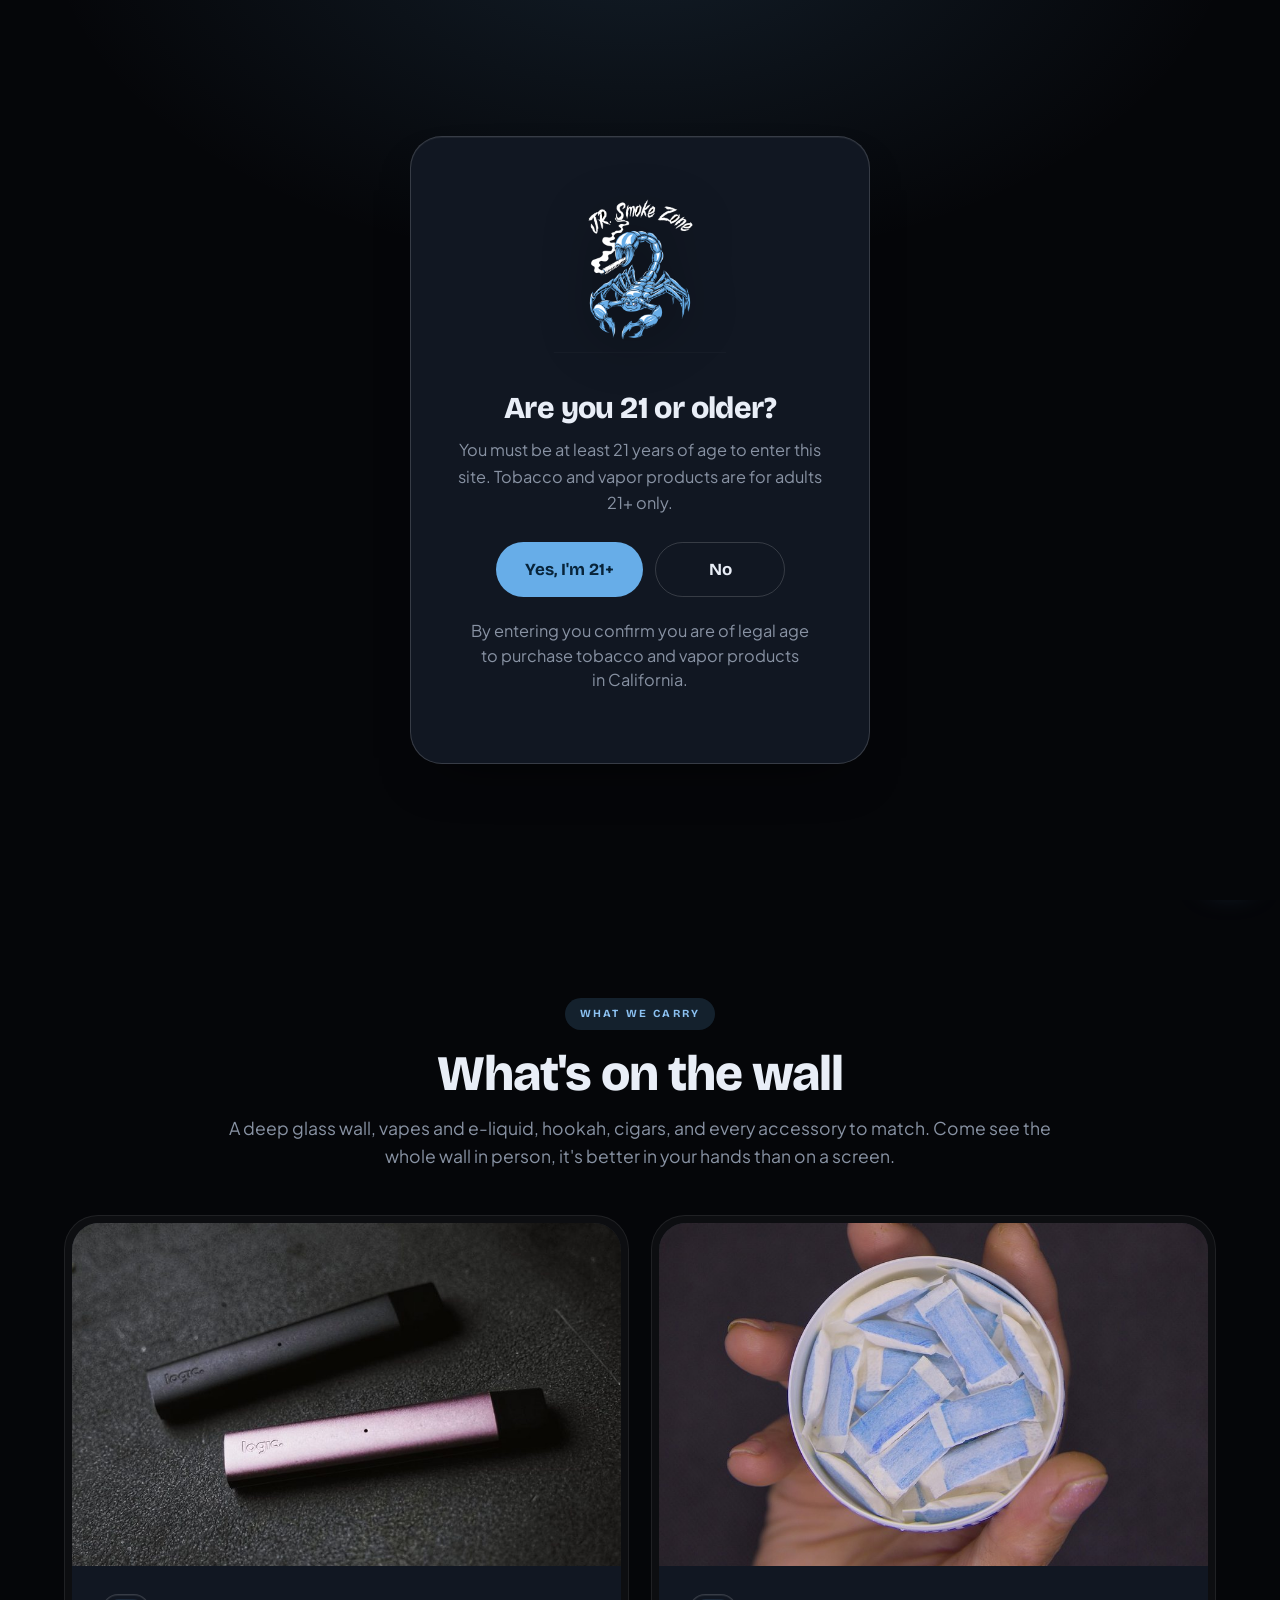
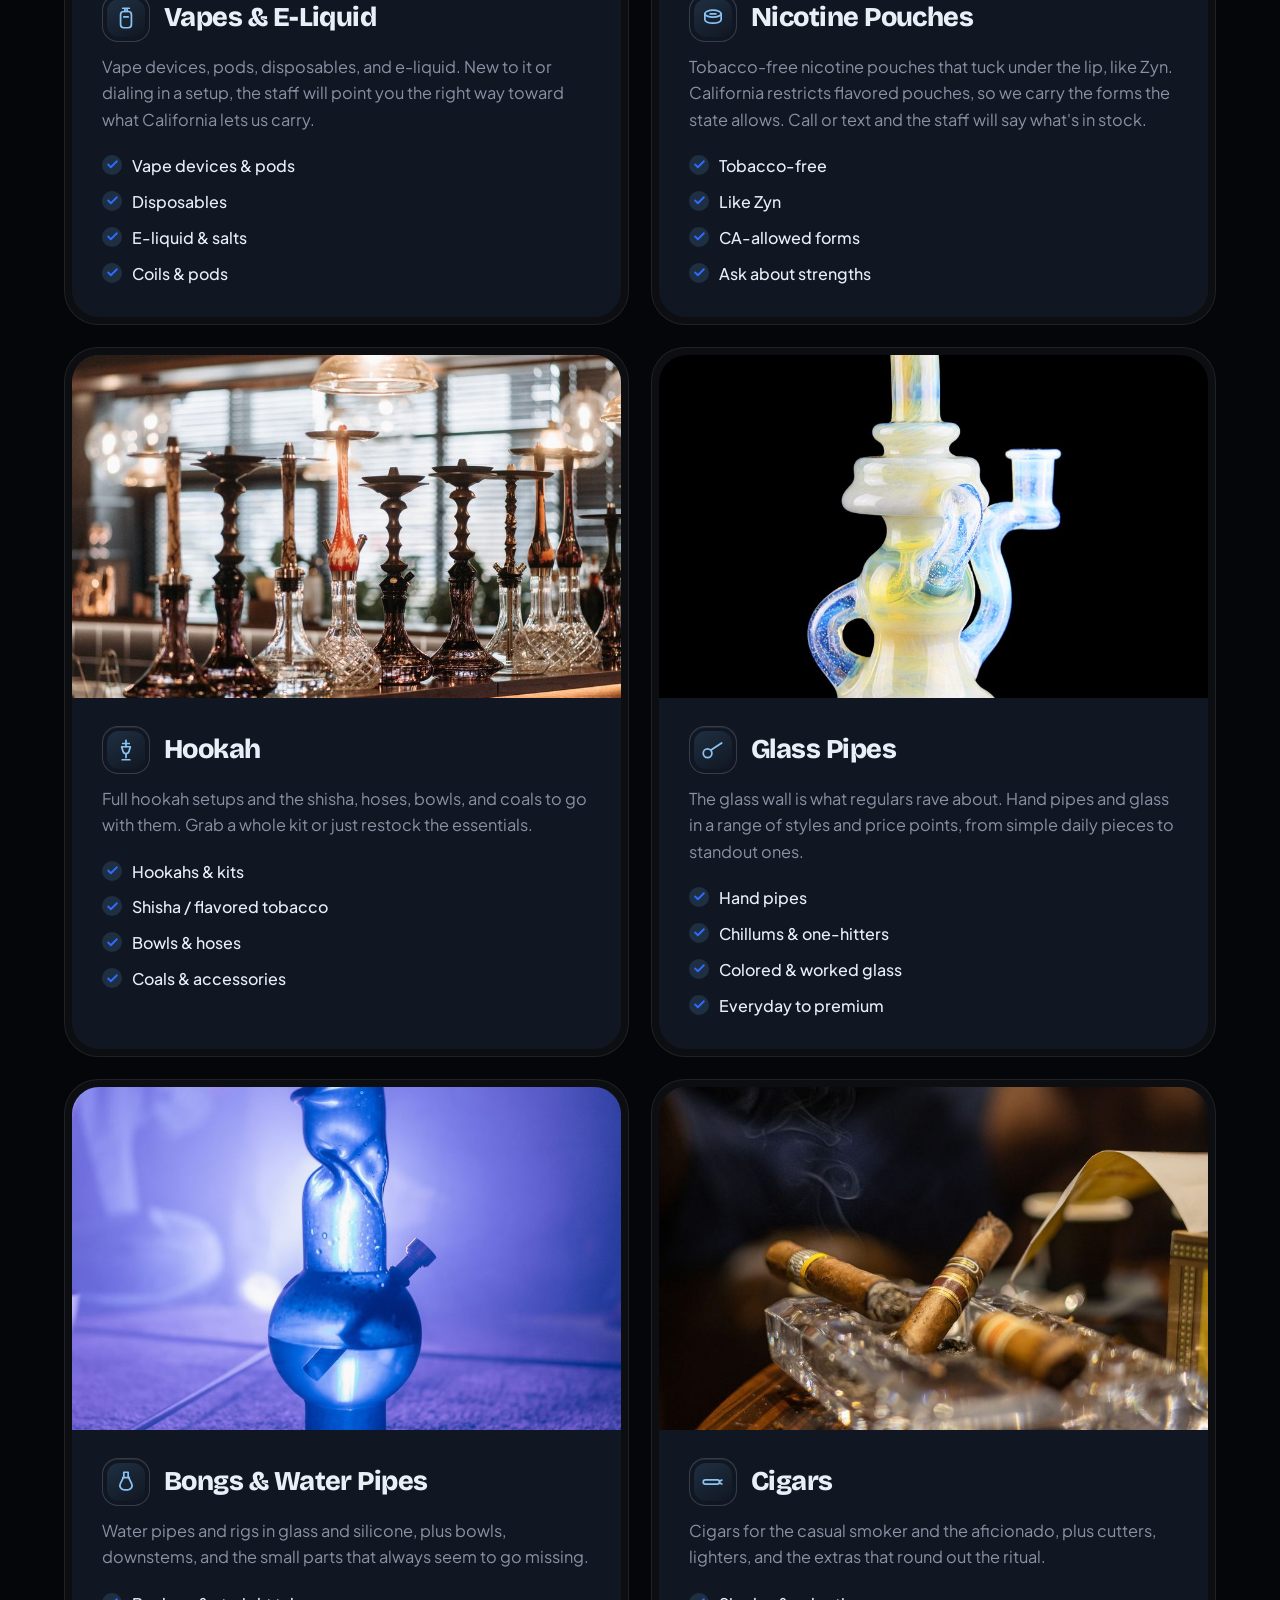
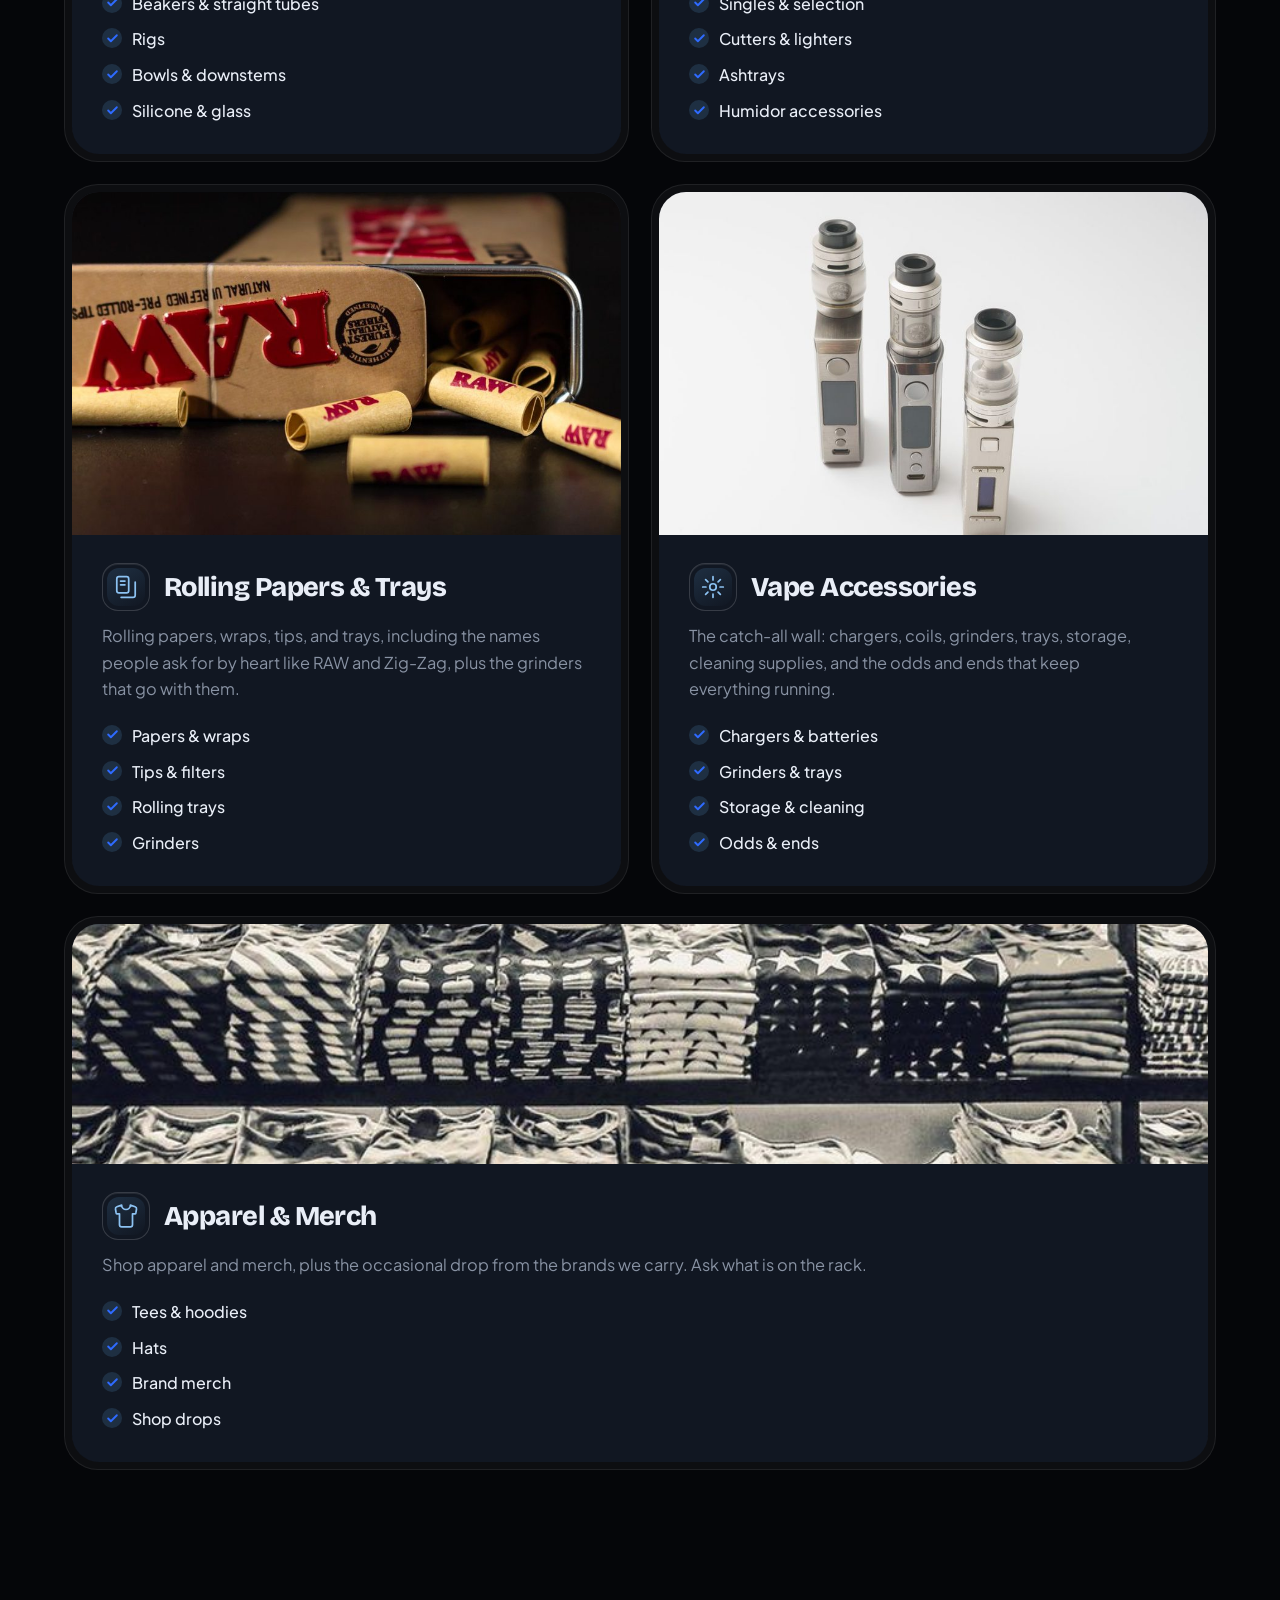
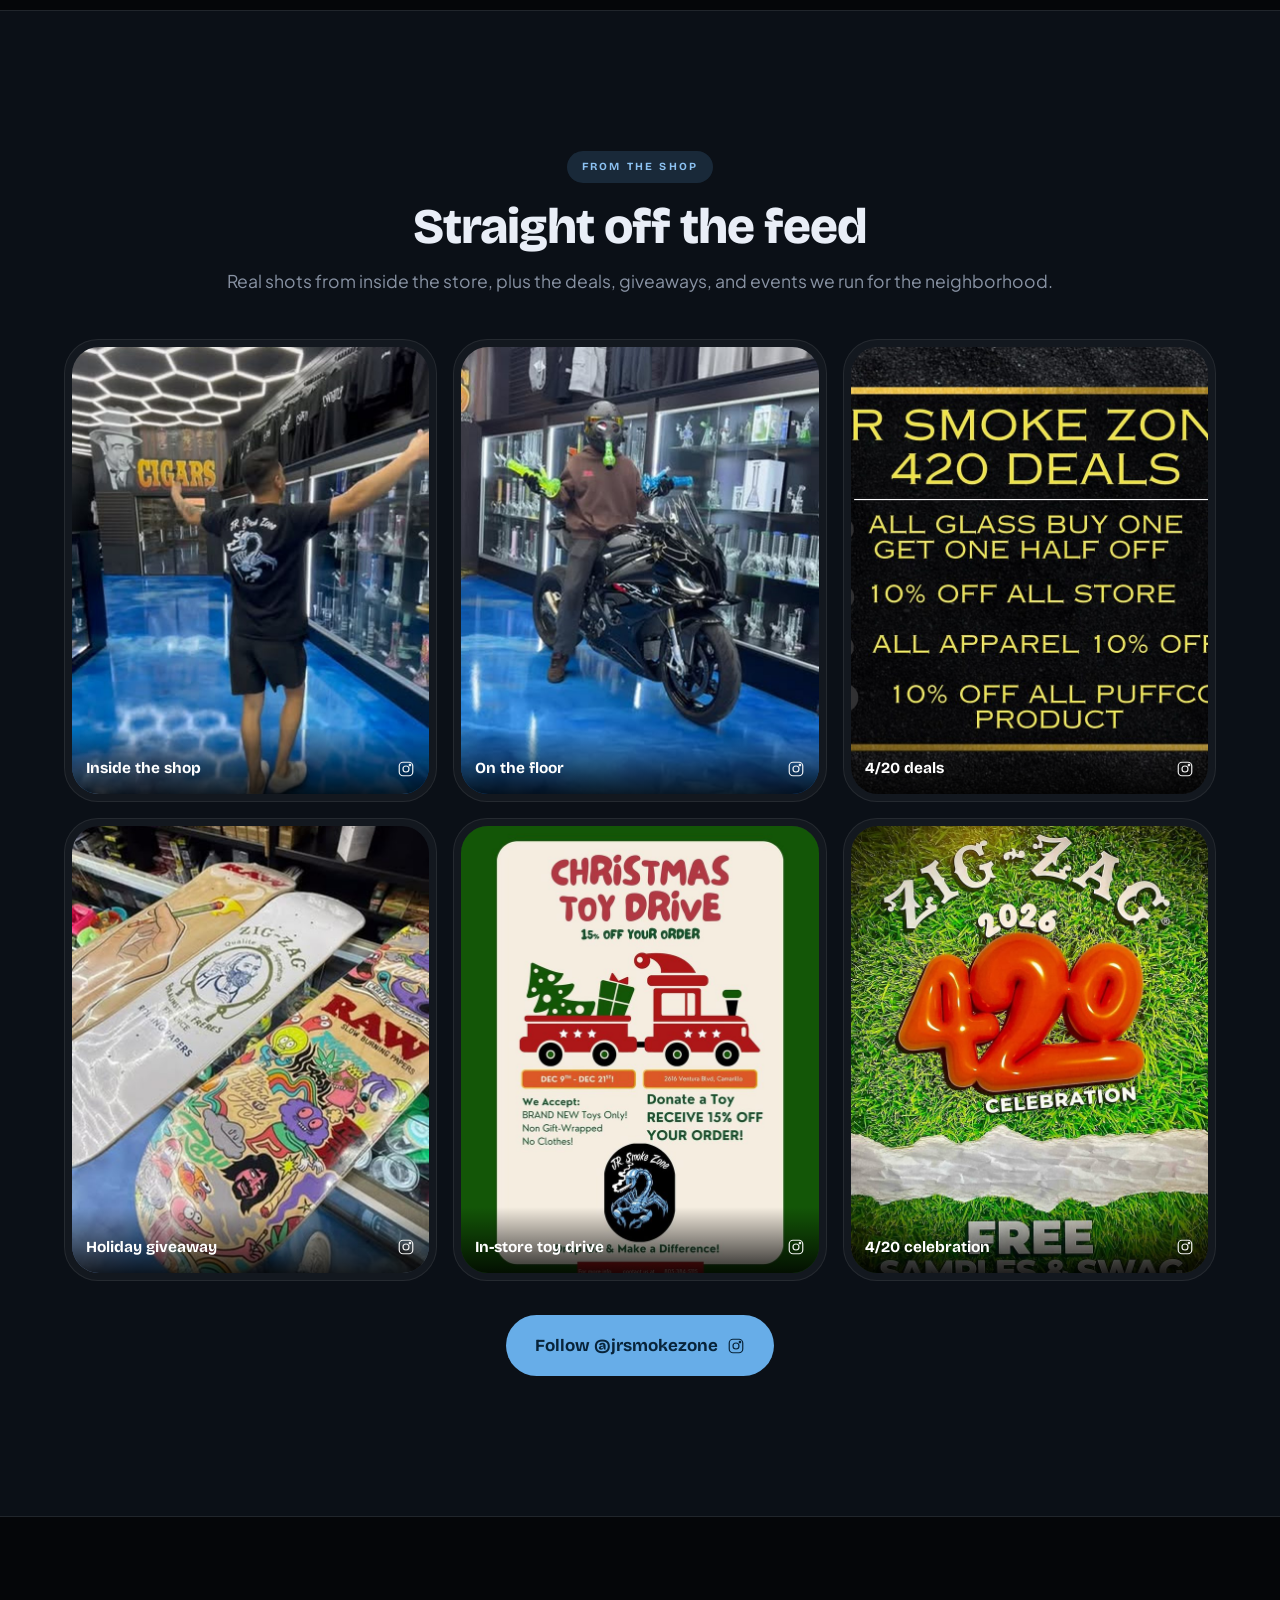
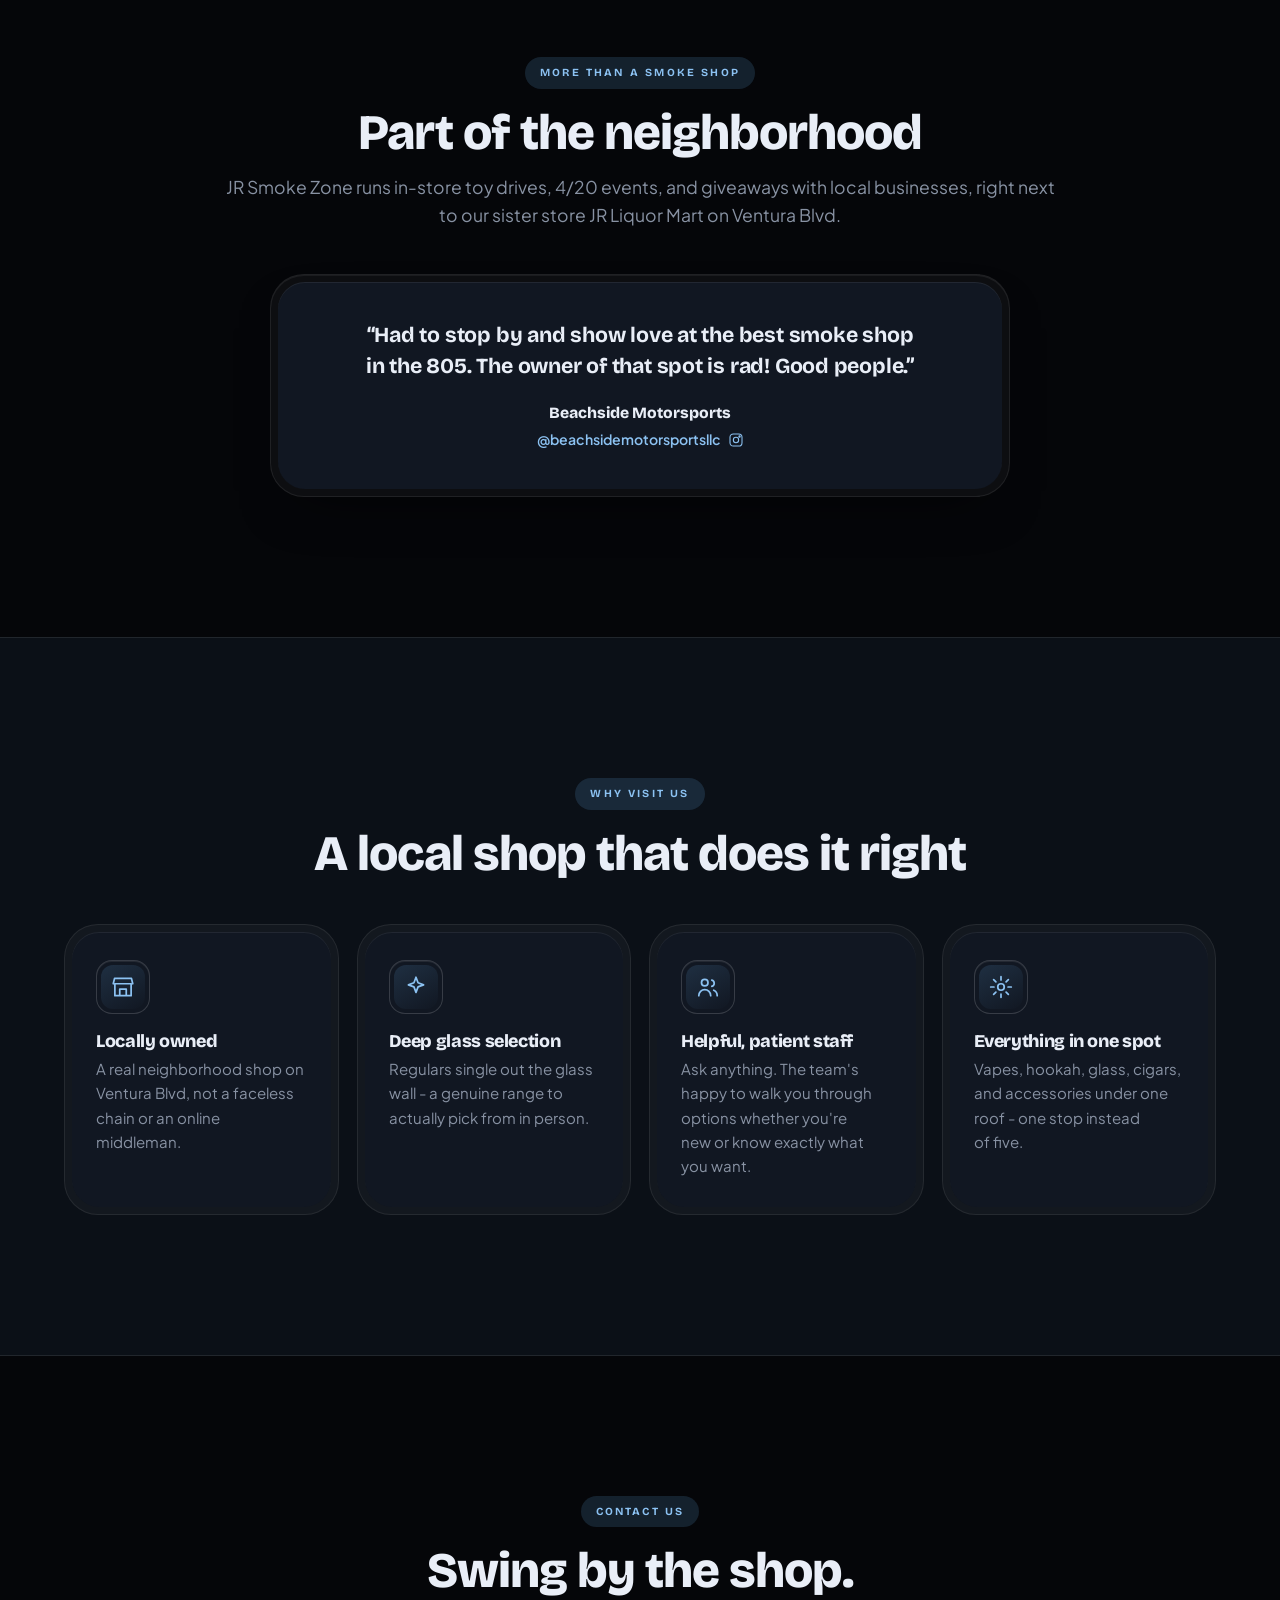
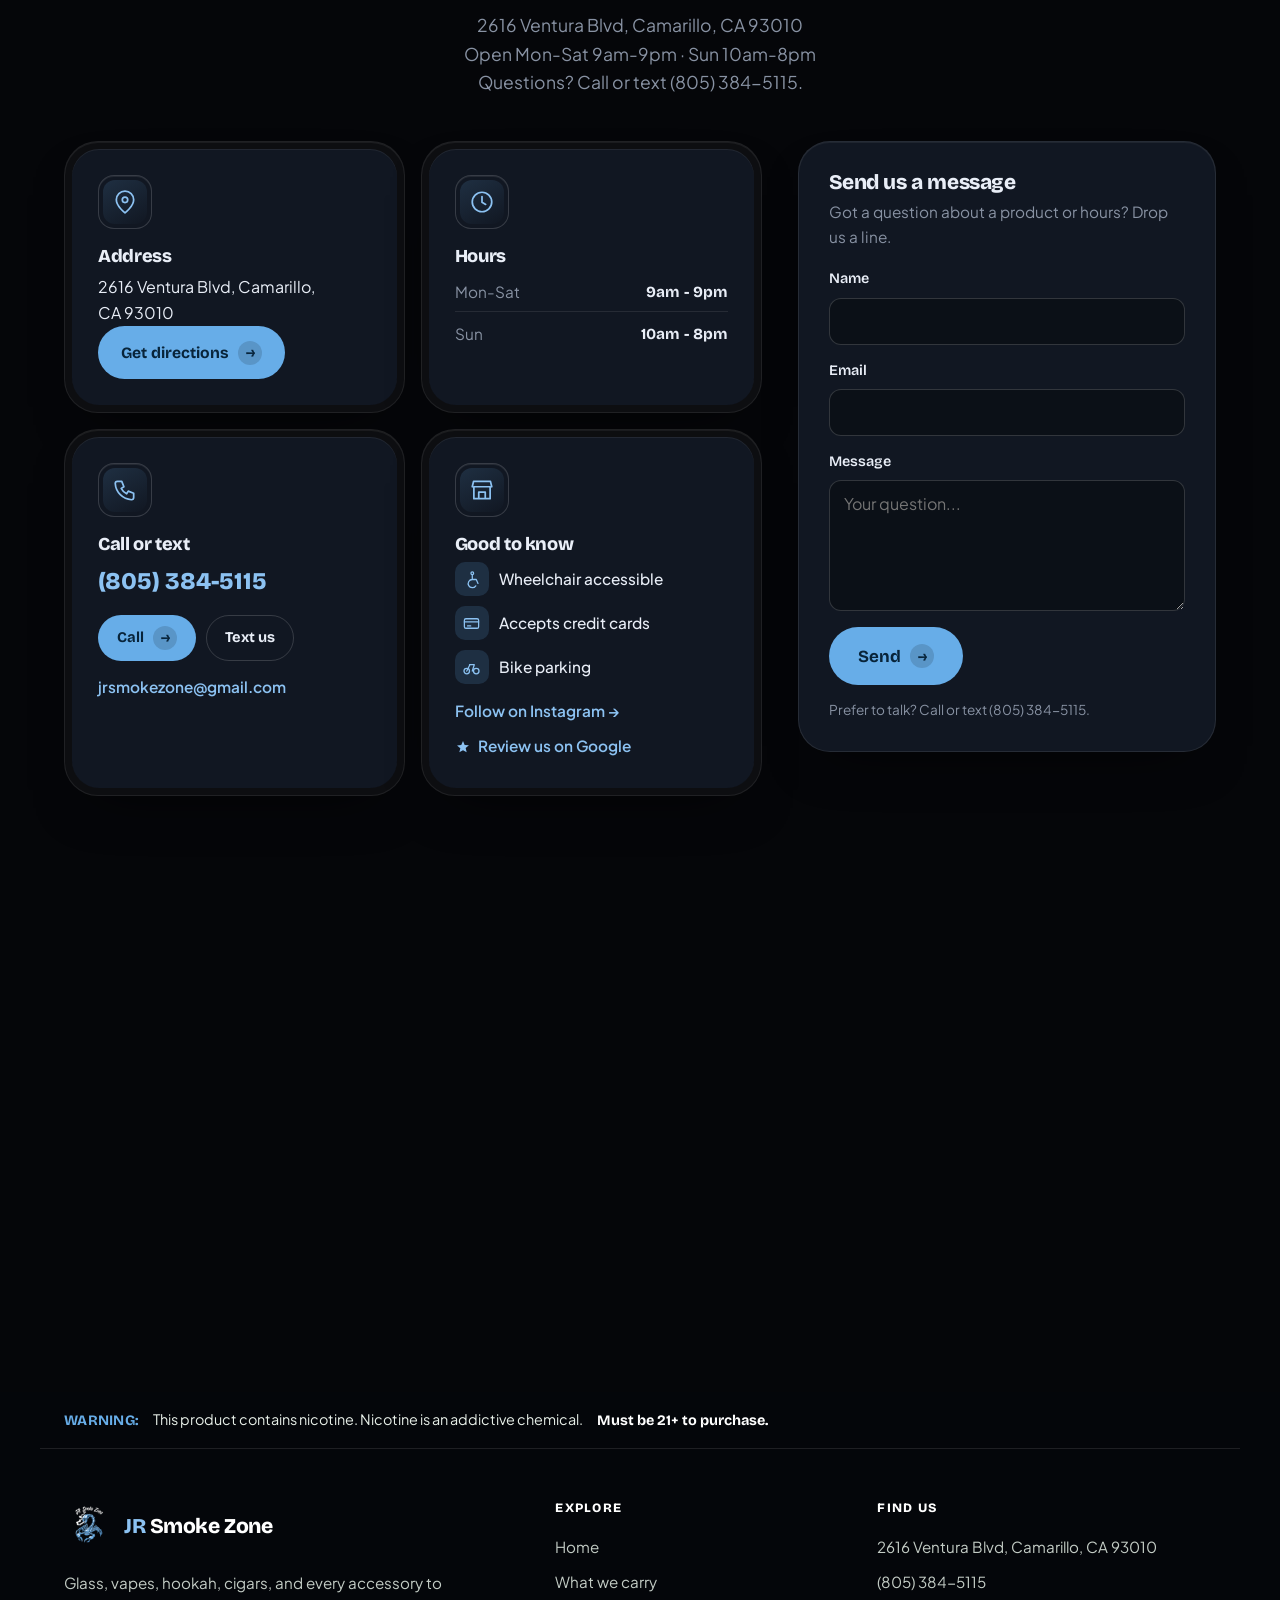
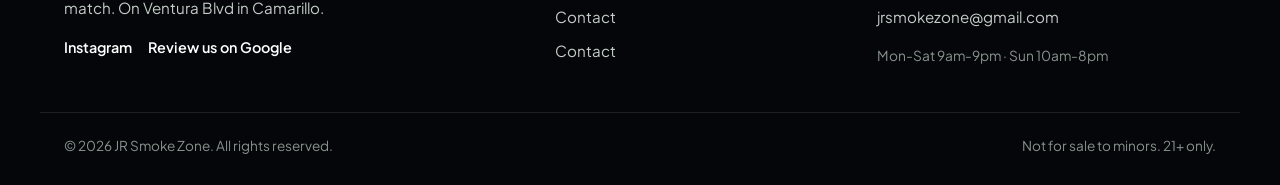
==== commit 050c4e1f: "SEO: product-card titles h2 -> h3 (proper heading hierarchy under the #products section h2). CSSV v3" ====
--- a/index.html
+++ b/index.html
@@ -17,7 +17,7 @@
 <link rel="preconnect" href="https://fonts.googleapis.com">
 <link rel="preconnect" href="https://fonts.gstatic.com" crossorigin>
 <link href="https://fonts.googleapis.com/css2?family=Bricolage+Grotesque:opsz,wght@12..96,600;12..96,700;12..96,800&family=Plus+Jakarta+Sans:wght@400;500;600;700&display=swap" rel="stylesheet">
-<link rel="stylesheet" href="styles.css?v=35">
+<link rel="stylesheet" href="styles.css?v=36">
 <script>(function(){try{var t=localStorage.getItem("theme")||"dark";document.documentElement.setAttribute("data-theme",t);if(localStorage.getItem("age21")==="1")document.documentElement.setAttribute("data-age","ok");}catch(e){}})();</script>
 </head><body class="home">
 <div class="agegate" id="agegate" role="dialog" aria-modal="true" aria-labelledby="ag-title">
@@ -73,47 +73,47 @@
   <div class="prod-grid stagger reveal"><article class="prod-card bezel reveal" id="vape"><div class="bezel-in">
         <div class="prod-photo"><img src="assets/products/vape.jpg" alt="Vapes & E-Liquid at JR Smoke Zone" width="900" height="720"></div>
         <div class="prod-body">
-          <div class="prod-head"><span class="ic-badge"><svg class="ic-svg" viewBox="0 0 24 24" fill="none" stroke="currentColor" stroke-width="1.6" stroke-linecap="round" stroke-linejoin="round" aria-hidden="true"><path d="M9 3h6M11 3v3M13 3v3"/><rect x="7" y="6" width="10" height="15" rx="3"/><path d="M10 11h4"/></svg></span><h2>Vapes & E-Liquid</h2></div>
+          <div class="prod-head"><span class="ic-badge"><svg class="ic-svg" viewBox="0 0 24 24" fill="none" stroke="currentColor" stroke-width="1.6" stroke-linecap="round" stroke-linejoin="round" aria-hidden="true"><path d="M9 3h6M11 3v3M13 3v3"/><rect x="7" y="6" width="10" height="15" rx="3"/><path d="M10 11h4"/></svg></span><h3>Vapes & E-Liquid</h3></div>
           <p>Vape devices, pods, disposables, and e-liquid. New to it or dialing in a setup, the staff will point you the right way toward what California lets us carry.</p><ul class="ticks"><li>Vape devices & pods</li><li>Disposables</li><li>E-liquid & salts</li><li>Coils & pods</li></ul>
         </div></div></article><article class="prod-card bezel reveal" id="pouch"><div class="bezel-in">
         <div class="prod-photo"><img src="assets/products/pouches.jpg" alt="Nicotine Pouches at JR Smoke Zone" width="900" height="720"></div>
         <div class="prod-body">
-          <div class="prod-head"><span class="ic-badge"><svg class="ic-svg" viewBox="0 0 24 24" fill="none" stroke="currentColor" stroke-width="1.6" stroke-linecap="round" stroke-linejoin="round" aria-hidden="true"><ellipse cx="12" cy="8" rx="7.5" ry="3.2"/><path d="M4.5 8v5.6c0 1.77 3.36 3.2 7.5 3.2s7.5-1.43 7.5-3.2V8"/><path d="M9.4 8.2h5.2"/></svg></span><h2>Nicotine Pouches</h2></div>
+          <div class="prod-head"><span class="ic-badge"><svg class="ic-svg" viewBox="0 0 24 24" fill="none" stroke="currentColor" stroke-width="1.6" stroke-linecap="round" stroke-linejoin="round" aria-hidden="true"><ellipse cx="12" cy="8" rx="7.5" ry="3.2"/><path d="M4.5 8v5.6c0 1.77 3.36 3.2 7.5 3.2s7.5-1.43 7.5-3.2V8"/><path d="M9.4 8.2h5.2"/></svg></span><h3>Nicotine Pouches</h3></div>
           <p>Tobacco-free nicotine pouches that tuck under the lip, like Zyn. California restricts flavored pouches, so we carry the forms the state allows. Call or text and the staff will say what's in stock.</p><ul class="ticks"><li>Tobacco-free</li><li>Like Zyn</li><li>CA-allowed forms</li><li>Ask about strengths</li></ul>
         </div></div></article><article class="prod-card bezel reveal" id="hookah"><div class="bezel-in">
         <div class="prod-photo"><img src="assets/products/hookah.jpg" alt="Hookah at JR Smoke Zone" width="900" height="720"></div>
         <div class="prod-body">
-          <div class="prod-head"><span class="ic-badge"><svg class="ic-svg" viewBox="0 0 24 24" fill="none" stroke="currentColor" stroke-width="1.6" stroke-linecap="round" stroke-linejoin="round" aria-hidden="true"><path d="M12 3v6M9 6h6"/><path d="M8 9h8l-1.2 4.2a2.9 2.9 0 0 1-5.6 0z"/><path d="M12 16v3M8.5 21h7"/></svg></span><h2>Hookah</h2></div>
+          <div class="prod-head"><span class="ic-badge"><svg class="ic-svg" viewBox="0 0 24 24" fill="none" stroke="currentColor" stroke-width="1.6" stroke-linecap="round" stroke-linejoin="round" aria-hidden="true"><path d="M12 3v6M9 6h6"/><path d="M8 9h8l-1.2 4.2a2.9 2.9 0 0 1-5.6 0z"/><path d="M12 16v3M8.5 21h7"/></svg></span><h3>Hookah</h3></div>
           <p>Full hookah setups and the shisha, hoses, bowls, and coals to go with them. Grab a whole kit or just restock the essentials.</p><ul class="ticks"><li>Hookahs & kits</li><li>Shisha / flavored tobacco</li><li>Bowls & hoses</li><li>Coals & accessories</li></ul>
         </div></div></article><article class="prod-card bezel reveal" id="pipe"><div class="bezel-in">
         <div class="prod-photo"><img src="assets/products/pipe.jpg" alt="Glass Pipes at JR Smoke Zone" width="900" height="720"></div>
         <div class="prod-body">
-          <div class="prod-head"><span class="ic-badge"><svg class="ic-svg" viewBox="0 0 24 24" fill="none" stroke="currentColor" stroke-width="1.6" stroke-linecap="round" stroke-linejoin="round" aria-hidden="true"><circle cx="7" cy="15" r="4"/><path d="M9.8 12.3 20 5.5"/></svg></span><h2>Glass Pipes</h2></div>
+          <div class="prod-head"><span class="ic-badge"><svg class="ic-svg" viewBox="0 0 24 24" fill="none" stroke="currentColor" stroke-width="1.6" stroke-linecap="round" stroke-linejoin="round" aria-hidden="true"><circle cx="7" cy="15" r="4"/><path d="M9.8 12.3 20 5.5"/></svg></span><h3>Glass Pipes</h3></div>
           <p>The glass wall is what regulars rave about. Hand pipes and glass in a range of styles and price points, from simple daily pieces to standout ones.</p><ul class="ticks"><li>Hand pipes</li><li>Chillums & one-hitters</li><li>Colored & worked glass</li><li>Everyday to premium</li></ul>
         </div></div></article><article class="prod-card bezel reveal" id="bong"><div class="bezel-in">
         <div class="prod-photo"><img src="assets/products/bong.jpg" alt="Bongs & Water Pipes at JR Smoke Zone" width="900" height="720"></div>
         <div class="prod-body">
-          <div class="prod-head"><span class="ic-badge"><svg class="ic-svg" viewBox="0 0 24 24" fill="none" stroke="currentColor" stroke-width="1.6" stroke-linecap="round" stroke-linejoin="round" aria-hidden="true"><path d="M10 3h4v4l3.2 6.4a4 4 0 0 1-3.6 5.8H10.4a4 4 0 0 1-3.6-5.8L10 7z"/><path d="M9 8h6"/></svg></span><h2>Bongs & Water Pipes</h2></div>
+          <div class="prod-head"><span class="ic-badge"><svg class="ic-svg" viewBox="0 0 24 24" fill="none" stroke="currentColor" stroke-width="1.6" stroke-linecap="round" stroke-linejoin="round" aria-hidden="true"><path d="M10 3h4v4l3.2 6.4a4 4 0 0 1-3.6 5.8H10.4a4 4 0 0 1-3.6-5.8L10 7z"/><path d="M9 8h6"/></svg></span><h3>Bongs & Water Pipes</h3></div>
           <p>Water pipes and rigs in glass and silicone, plus bowls, downstems, and the small parts that always seem to go missing.</p><ul class="ticks"><li>Beakers & straight tubes</li><li>Rigs</li><li>Bowls & downstems</li><li>Silicone & glass</li></ul>
         </div></div></article><article class="prod-card bezel reveal" id="cigar"><div class="bezel-in">
         <div class="prod-photo"><img src="assets/products/cigar.jpg" alt="Cigars at JR Smoke Zone" width="900" height="720"></div>
         <div class="prod-body">
-          <div class="prod-head"><span class="ic-badge"><svg class="ic-svg" viewBox="0 0 24 24" fill="none" stroke="currentColor" stroke-width="1.6" stroke-linecap="round" stroke-linejoin="round" aria-hidden="true"><rect x="3" y="10" width="15" height="4" rx="2"/><path d="M18 11.2l2.2-1M18 12.8l2.2 1"/></svg></span><h2>Cigars</h2></div>
+          <div class="prod-head"><span class="ic-badge"><svg class="ic-svg" viewBox="0 0 24 24" fill="none" stroke="currentColor" stroke-width="1.6" stroke-linecap="round" stroke-linejoin="round" aria-hidden="true"><rect x="3" y="10" width="15" height="4" rx="2"/><path d="M18 11.2l2.2-1M18 12.8l2.2 1"/></svg></span><h3>Cigars</h3></div>
           <p>Cigars for the casual smoker and the aficionado, plus cutters, lighters, and the extras that round out the ritual.</p><ul class="ticks"><li>Singles & selection</li><li>Cutters & lighters</li><li>Ashtrays</li><li>Humidor accessories</li></ul>
         </div></div></article><article class="prod-card bezel reveal" id="papers"><div class="bezel-in">
         <div class="prod-photo"><img src="assets/products/papers.jpg" alt="Rolling Papers & Trays at JR Smoke Zone" width="900" height="720"></div>
         <div class="prod-body">
-          <div class="prod-head"><span class="ic-badge"><svg class="ic-svg" viewBox="0 0 24 24" fill="none" stroke="currentColor" stroke-width="1.6" stroke-linecap="round" stroke-linejoin="round" aria-hidden="true"><rect x="3.5" y="2.5" width="11" height="15" rx="2"/><path d="M7 6.5h4M7 10h4"/><path d="M7.5 21.5h11a2 2 0 0 0 2-2V7.5"/></svg></span><h2>Rolling Papers & Trays</h2></div>
+          <div class="prod-head"><span class="ic-badge"><svg class="ic-svg" viewBox="0 0 24 24" fill="none" stroke="currentColor" stroke-width="1.6" stroke-linecap="round" stroke-linejoin="round" aria-hidden="true"><rect x="3.5" y="2.5" width="11" height="15" rx="2"/><path d="M7 6.5h4M7 10h4"/><path d="M7.5 21.5h11a2 2 0 0 0 2-2V7.5"/></svg></span><h3>Rolling Papers & Trays</h3></div>
           <p>Rolling papers, wraps, tips, and trays, including the names people ask for by heart like RAW and Zig-Zag, plus the grinders that go with them.</p><ul class="ticks"><li>Papers & wraps</li><li>Tips & filters</li><li>Rolling trays</li><li>Grinders</li></ul>
         </div></div></article><article class="prod-card bezel reveal" id="gear"><div class="bezel-in">
         <div class="prod-photo"><img src="assets/products/gear.jpg" alt="Vape Accessories at JR Smoke Zone" width="900" height="720"></div>
         <div class="prod-body">
-          <div class="prod-head"><span class="ic-badge"><svg class="ic-svg" viewBox="0 0 24 24" fill="none" stroke="currentColor" stroke-width="1.6" stroke-linecap="round" stroke-linejoin="round" aria-hidden="true"><circle cx="12" cy="12" r="3"/><path d="M12 2.5v3M12 18.5v3M2.5 12h3M18.5 12h3M5.2 5.2l2.1 2.1M16.7 16.7l2.1 2.1M18.8 5.2l-2.1 2.1M7.3 16.7l-2.1 2.1"/></svg></span><h2>Vape Accessories</h2></div>
+          <div class="prod-head"><span class="ic-badge"><svg class="ic-svg" viewBox="0 0 24 24" fill="none" stroke="currentColor" stroke-width="1.6" stroke-linecap="round" stroke-linejoin="round" aria-hidden="true"><circle cx="12" cy="12" r="3"/><path d="M12 2.5v3M12 18.5v3M2.5 12h3M18.5 12h3M5.2 5.2l2.1 2.1M16.7 16.7l2.1 2.1M18.8 5.2l-2.1 2.1M7.3 16.7l-2.1 2.1"/></svg></span><h3>Vape Accessories</h3></div>
           <p>The catch-all wall: chargers, coils, grinders, trays, storage, cleaning supplies, and the odds and ends that keep everything running.</p><ul class="ticks"><li>Chargers & batteries</li><li>Grinders & trays</li><li>Storage & cleaning</li><li>Odds & ends</li></ul>
         </div></div></article><article class="prod-card bezel reveal" id="shirt"><div class="bezel-in">
         <div class="prod-photo"><img src="assets/products/apparel.jpg" alt="Apparel & Merch at JR Smoke Zone" width="900" height="720"></div>
         <div class="prod-body">
-          <div class="prod-head"><span class="ic-badge"><svg class="ic-svg" viewBox="0 0 24 24" fill="none" stroke="currentColor" stroke-width="1.6" stroke-linecap="round" stroke-linejoin="round" aria-hidden="true"><path d="M20.4 3.5 16 2a4 4 0 0 1-8 0L3.6 3.5a2 2 0 0 0-1.3 2.2l.6 3.5a1 1 0 0 0 1 .8H6v10a2 2 0 0 0 2 2h8a2 2 0 0 0 2-2V10h2.1a1 1 0 0 0 1-.8l.6-3.5a2 2 0 0 0-1.3-2.2z"/></svg></span><h2>Apparel & Merch</h2></div>
+          <div class="prod-head"><span class="ic-badge"><svg class="ic-svg" viewBox="0 0 24 24" fill="none" stroke="currentColor" stroke-width="1.6" stroke-linecap="round" stroke-linejoin="round" aria-hidden="true"><path d="M20.4 3.5 16 2a4 4 0 0 1-8 0L3.6 3.5a2 2 0 0 0-1.3 2.2l.6 3.5a1 1 0 0 0 1 .8H6v10a2 2 0 0 0 2 2h8a2 2 0 0 0 2-2V10h2.1a1 1 0 0 0 1-.8l.6-3.5a2 2 0 0 0-1.3-2.2z"/></svg></span><h3>Apparel & Merch</h3></div>
           <p>Shop apparel and merch, plus the occasional drop from the brands we carry. Ask what is on the rack.</p><ul class="ticks"><li>Tees & hoodies</li><li>Hats</li><li>Brand merch</li><li>Shop drops</li></ul>
         </div></div></article></div>
 </div></section>
--- a/styles.css
+++ b/styles.css
@@ -256,7 +256,7 @@
 .prod-body{padding:28px 30px 30px;display:flex;flex-direction:column;flex:1}
 .prod-head{display:flex;align-items:center;gap:14px;margin-bottom:12px}
 .prod-head .ic-badge{margin-bottom:0;width:48px;height:48px;flex-shrink:0}
-.prod-head h2{font-size:clamp(1.35rem,2.4vw,1.7rem)}
+.prod-head h3{font-size:clamp(1.35rem,2.4vw,1.7rem)}
 .prod-body>p{color:var(--muted);font-size:1.02rem;margin-bottom:20px}
 .prod-body .ticks{margin-bottom:0}
 
